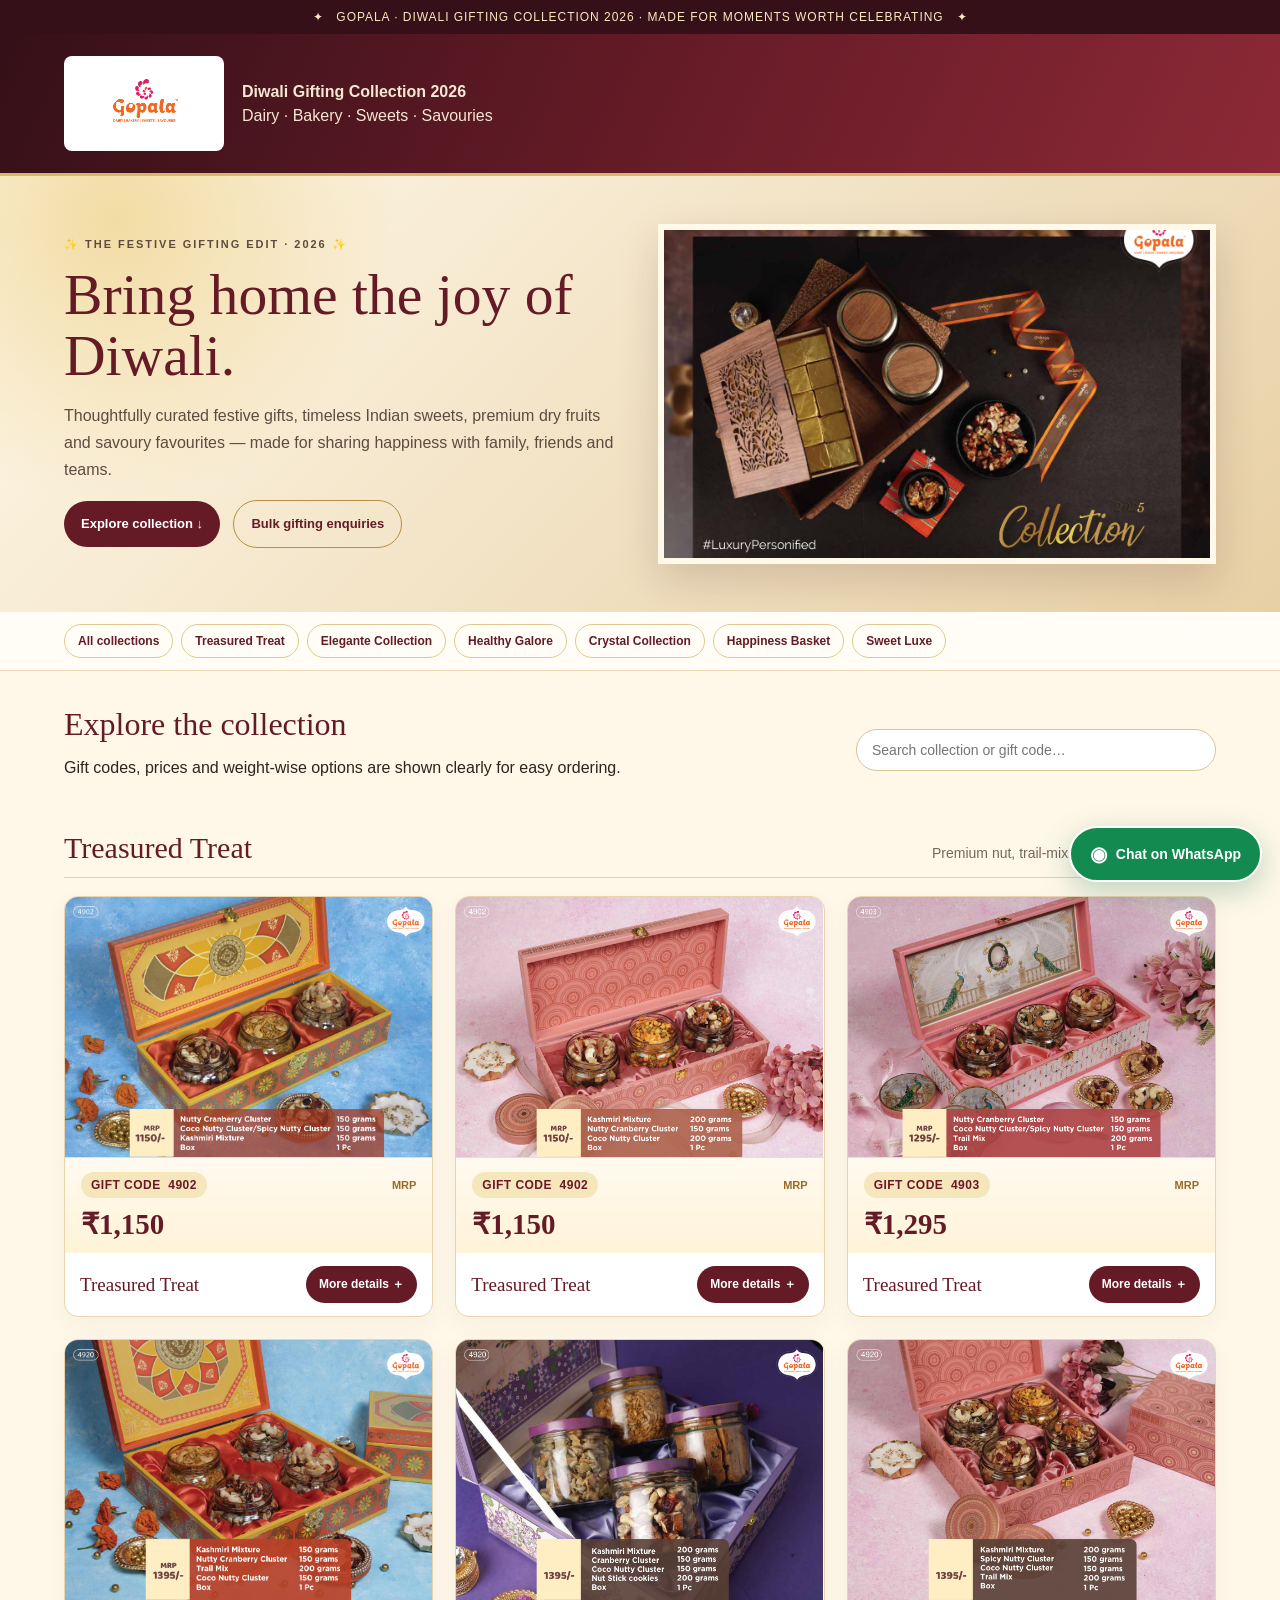
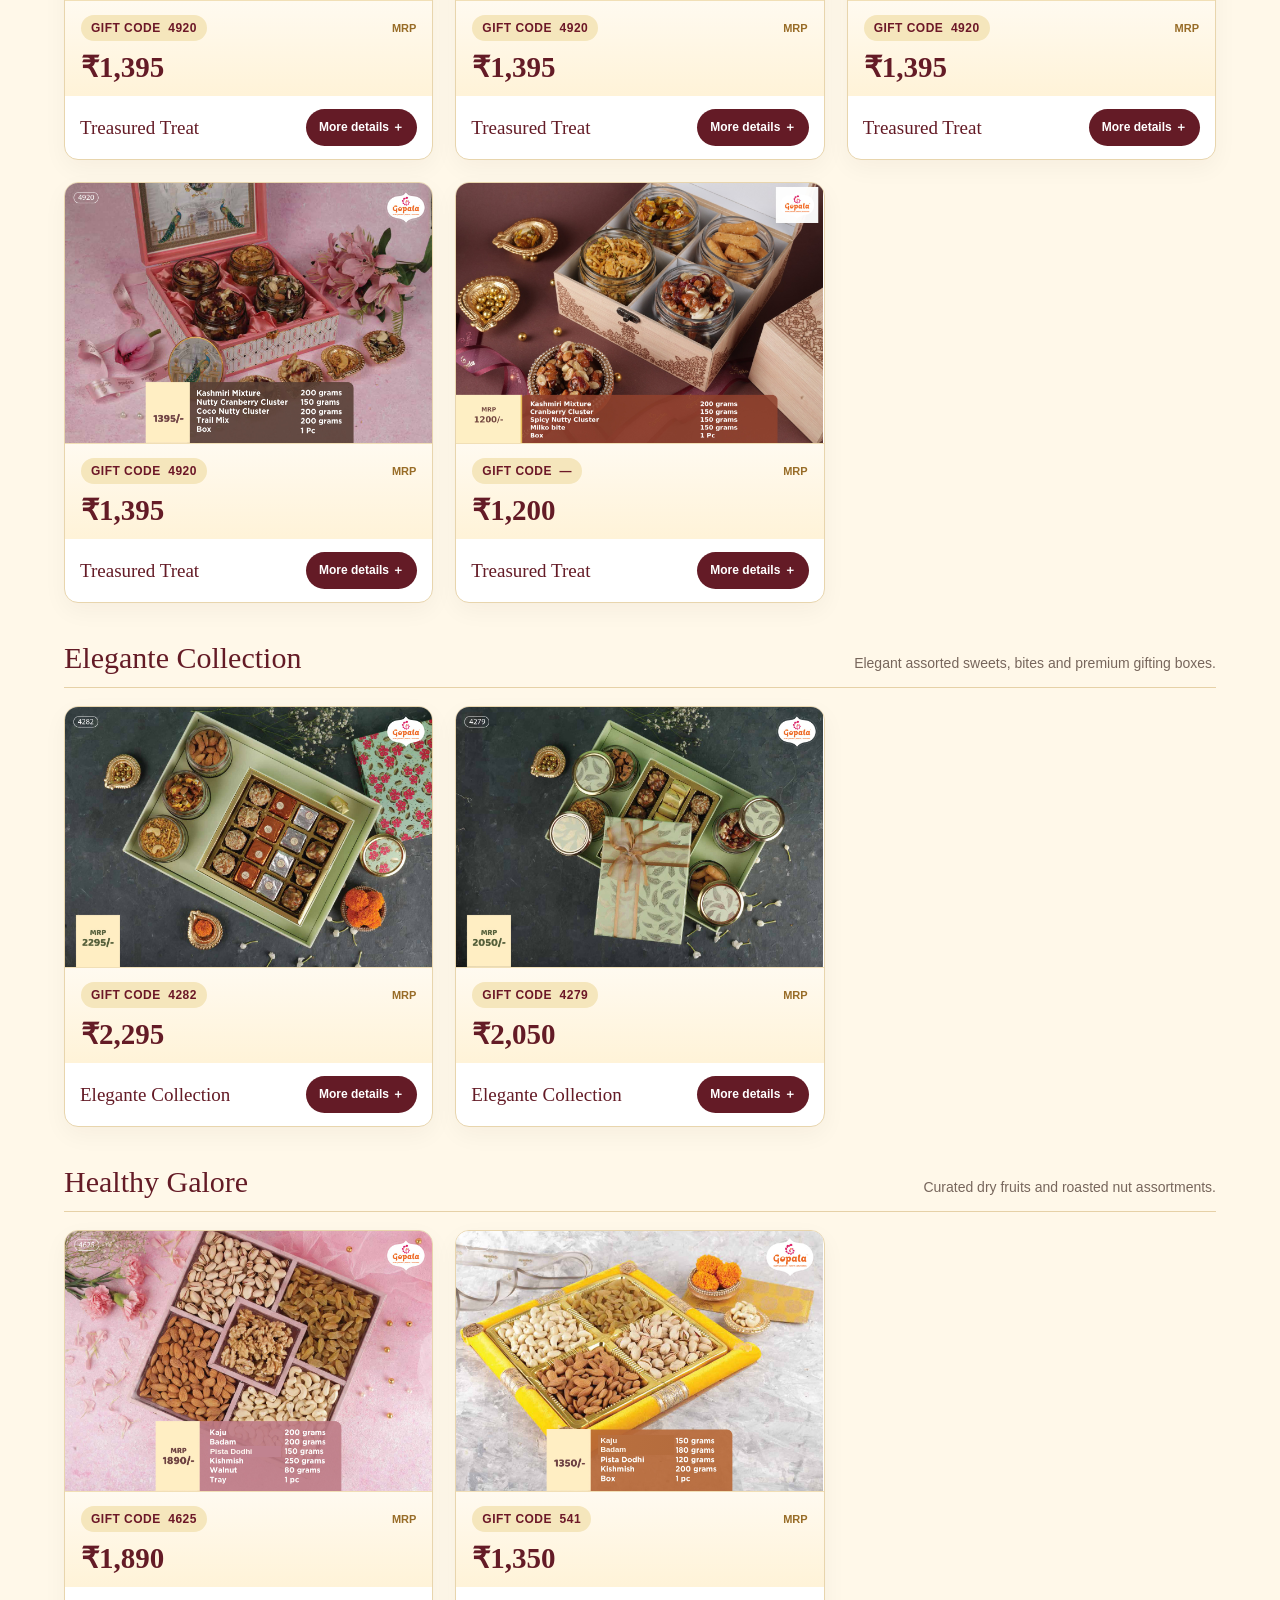
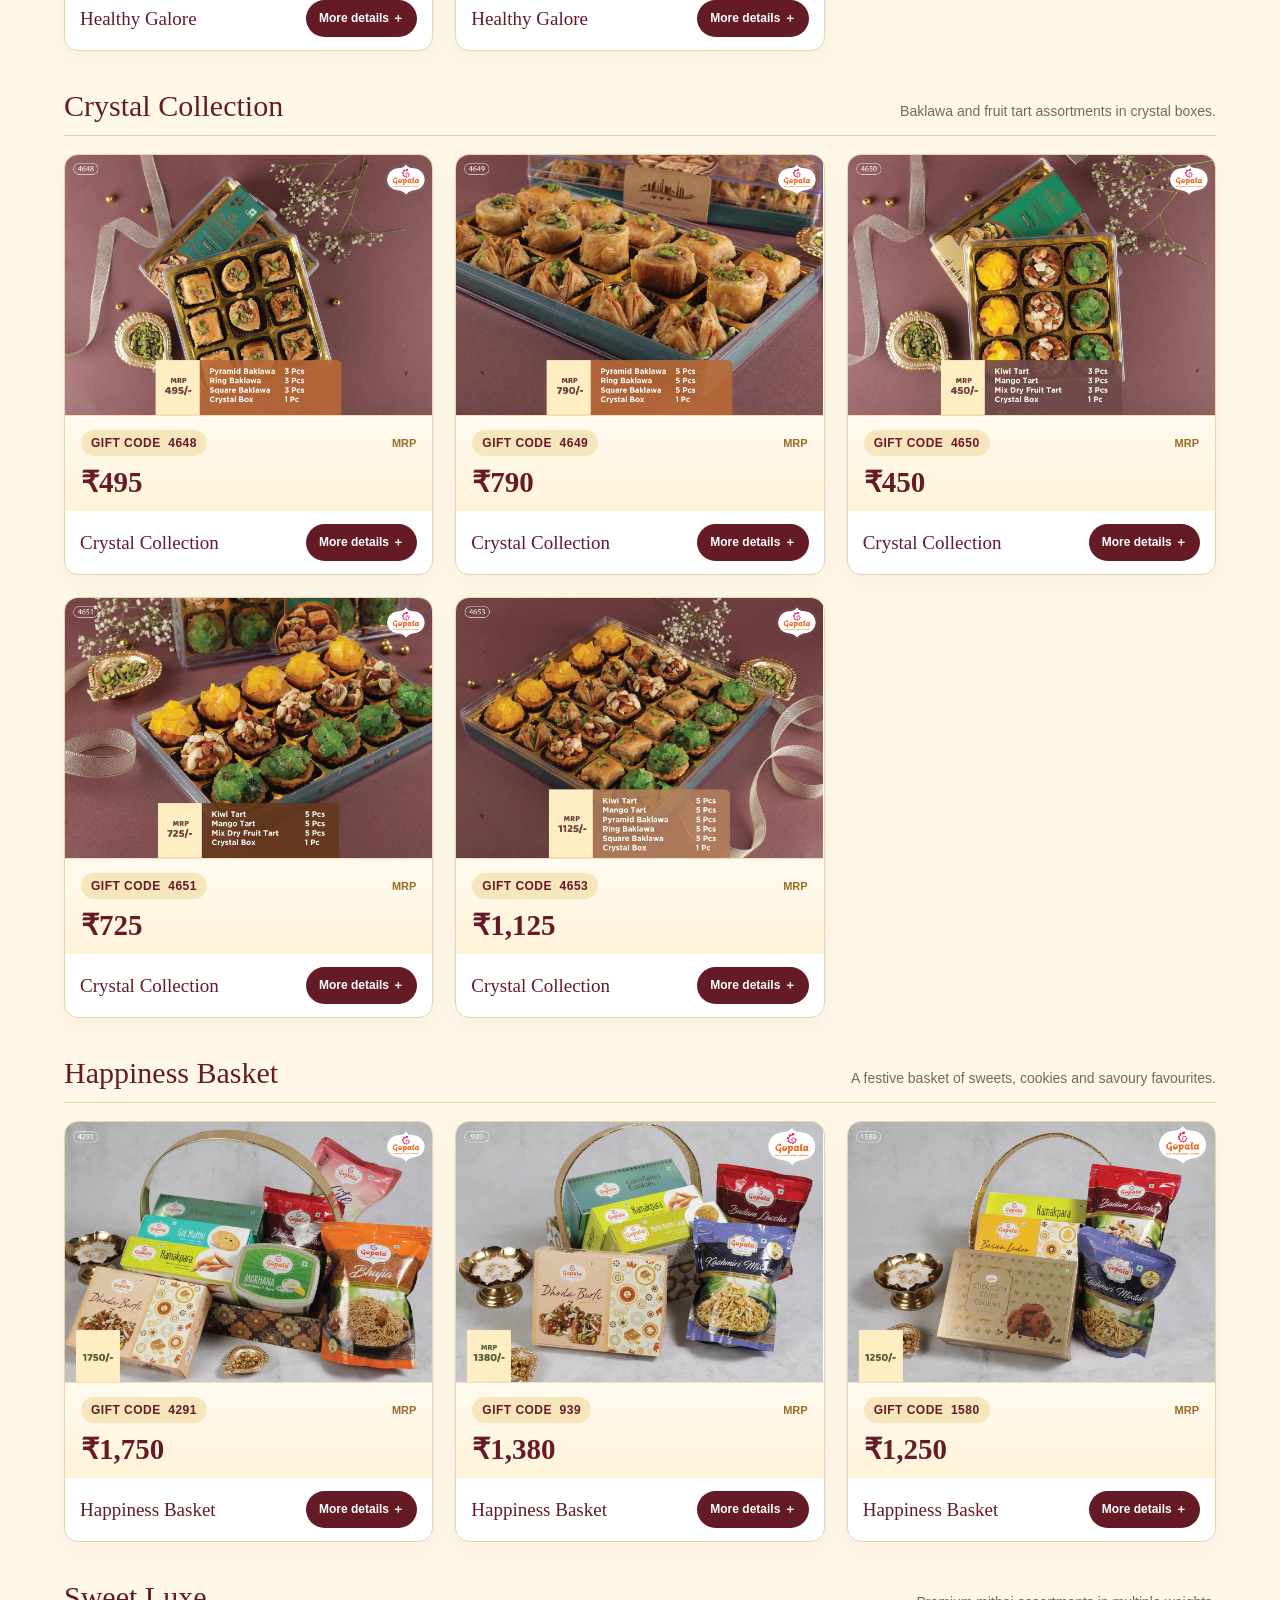
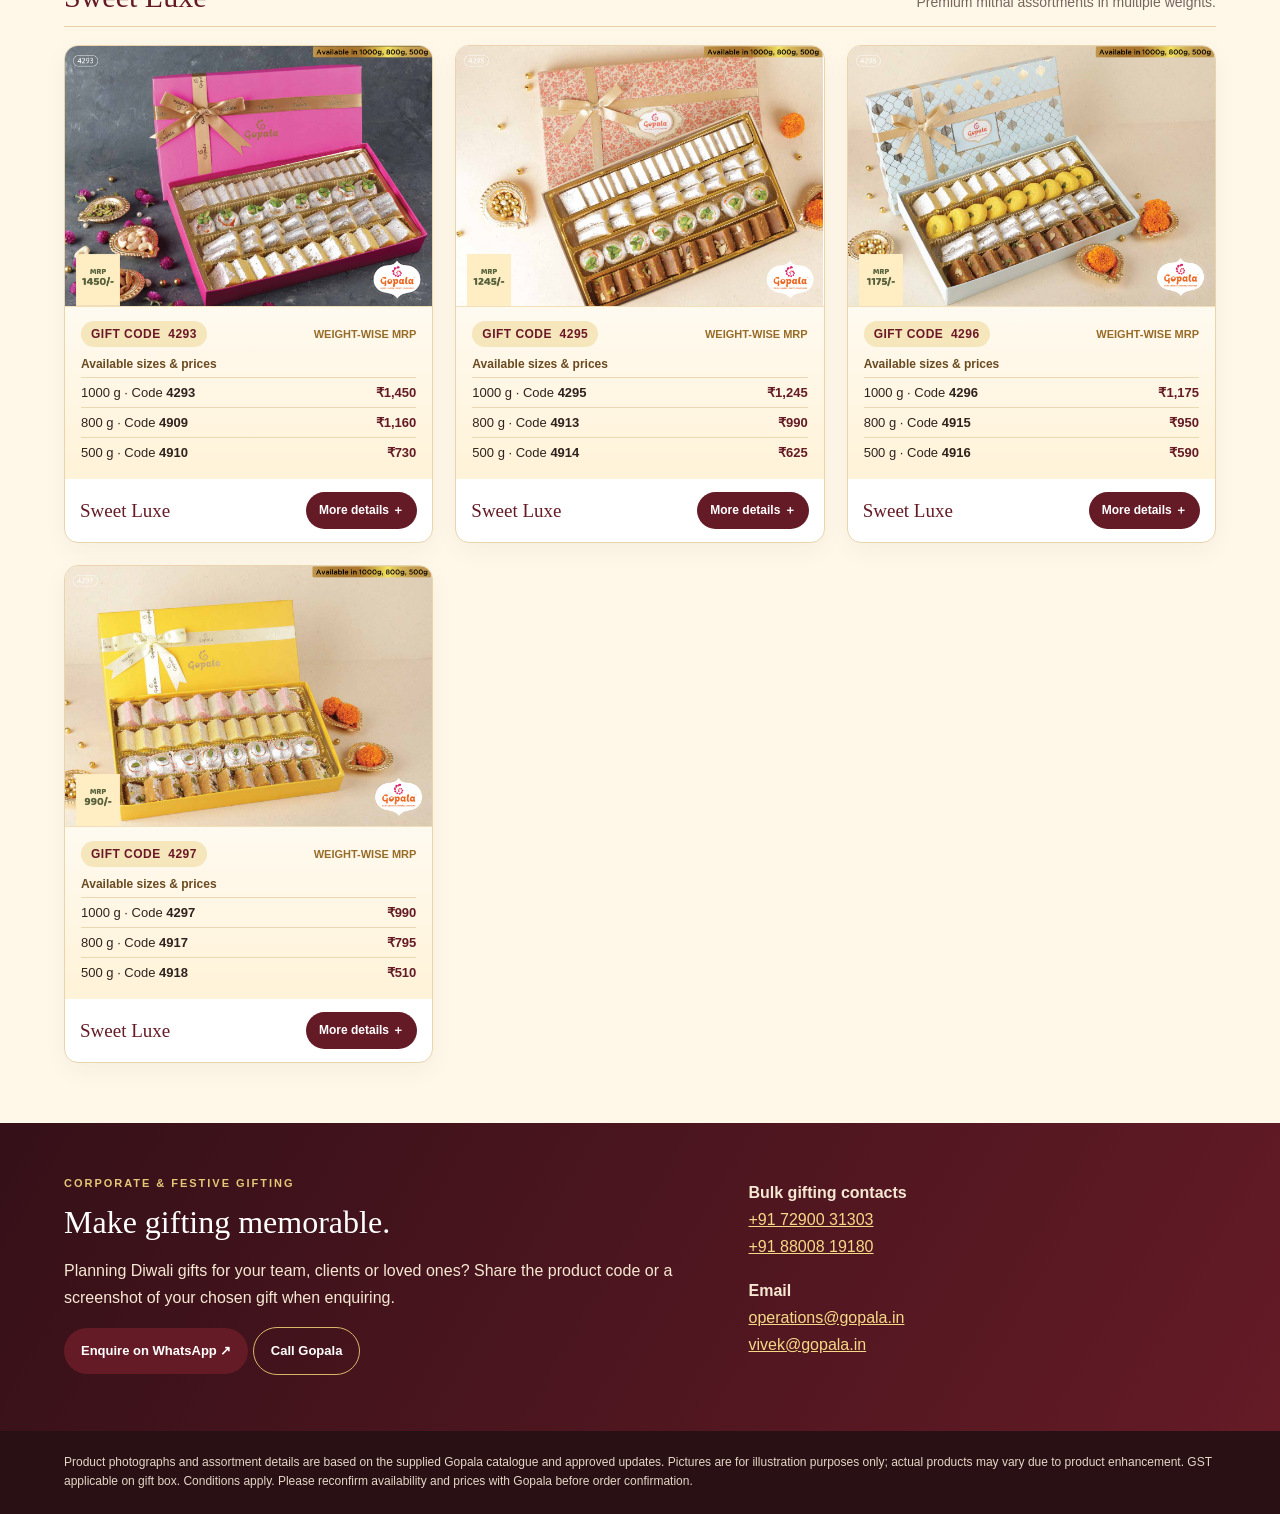
==== Gopala_Diwali_2026_Web_Catalogue/index.html @ 45f2a44f "Fix product card photos and label corrections for 4625 and 541" ====
<!doctype html><html lang="en"><head><meta charset="utf-8"><meta name="viewport" content="width=device-width,initial-scale=1"><meta name="theme-color" content="#641b26"><title>Gopala | Diwali Gifting Collection 2026</title><style>
:root{--wine:#641b26;--dark:#351018;--gold:#d8b66a;--goldlight:#f6e7b7;--cream:#fff8e9;--ink:#30221e;--muted:#77665c;--line:#ead8b2}*{box-sizing:border-box}html{scroll-behavior:smooth;scroll-padding-top:88px}body{margin:0;background:var(--cream);color:var(--ink);font-family:Inter,Arial,sans-serif}.top{background:var(--dark);color:#f9e9c4;text-align:center;padding:10px;font-size:12px;letter-spacing:.08em;text-transform:uppercase}header{background:linear-gradient(115deg,var(--dark),var(--wine),#8d2937);color:#fff;padding:22px 5vw;border-bottom:3px solid var(--gold)}.brand-row{display:flex;align-items:center;gap:18px}.brand-logo{width:160px;max-height:95px;object-fit:contain;background:#fff;padding:7px;border-radius:8px}.brand-row p{line-height:1.5;color:#f6e8d2}.hero{display:grid;grid-template-columns:1fr 1fr;gap:35px;align-items:center;padding:48px 5vw;background:radial-gradient(circle at 9% 10%,#f2dca4 0,transparent 23%),linear-gradient(135deg,#fff8e8,#f0dfbf 60%,#e8d0a5)}.hero h1{font:500 clamp(34px,4.5vw,60px)/1.05 Georgia,serif;color:var(--wine);margin:8px 0 15px}.hero p{line-height:1.7;color:#5e4b40}.hero img{width:100%;max-height:340px;object-fit:cover;border:6px solid #fff9e9;box-shadow:0 16px 40px #35101828}.eyebrow{font-size:11px;letter-spacing:.18em;text-transform:uppercase;color:#936d2d;font-weight:800}.btn{display:inline-block;padding:12px 17px;border-radius:24px;background:var(--wine);color:#fff;text-decoration:none;font-weight:700;font-size:13px}.btn.alt{background:transparent;color:var(--wine);border:1px solid #b88d45}nav{position:sticky;top:0;z-index:5;background:#fffdf7f2;backdrop-filter:blur(10px);border-bottom:1px solid var(--line);padding:12px 5vw;display:flex;gap:8px;overflow:auto}nav a{white-space:nowrap;text-decoration:none;border:1px solid #dfc88f;color:var(--wine);padding:9px 13px;border-radius:22px;font-size:12px;font-weight:700}nav a:hover{background:var(--wine);color:#fff}main{padding:35px 5vw 60px}.intro{display:flex;justify-content:space-between;gap:18px;align-items:center;flex-wrap:wrap}.intro h2,.contact h2{font:500 32px Georgia,serif;color:var(--wine);margin:0 0 8px}.search{width:min(360px,100%);padding:12px 15px;border:1px solid #d8c49b;border-radius:24px;background:white;font-size:14px}.section{margin-top:38px}.section-head{display:flex;justify-content:space-between;align-items:baseline;gap:15px;border-bottom:1px solid #e6d1a7;padding-bottom:12px;margin-bottom:18px;flex-wrap:wrap}.section-head h3{font:500 30px Georgia,serif;color:var(--wine);margin:0}.section-head p{margin:0;color:var(--muted);font-size:14px}.grid{display:grid;grid-template-columns:repeat(3,minmax(0,1fr));gap:22px}.card{background:#fff;border:1px solid #e8d5ad;border-radius:14px;overflow:hidden;box-shadow:0 8px 24px #3510180b;min-width:0}.product-visual{position:relative;display:block;width:100%;height:auto;min-height:260px;border:0;padding:0;background:#f7edda;cursor:default;overflow:hidden}.product-visual>img{width:100%;height:auto;max-height:520px;object-fit:contain;display:block;margin:auto}.detail-overlay{position:absolute;inset:0;background:rgba(53,16,24,.94);color:#fff8e9;display:flex;flex-direction:column;align-items:stretch;justify-content:center;opacity:0;pointer-events:none;transition:opacity .2s;padding:20px;text-align:left;overflow:auto}.overlay-title{font:500 23px Georgia,serif;color:#f6e7b7;margin-bottom:12px}.overlay-code{font-size:12px;font-weight:800;color:#f6d987;margin-bottom:8px}.overlay-price{font:700 24px Georgia,serif;color:#fff;margin-bottom:10px}.overlay-contents{font-size:13px;line-height:1.6;margin:0;padding-left:18px}.detail-hint{position:absolute;bottom:9px;left:10px;right:10px;text-align:center;background:#351018d9;color:white;border-radius:18px;padding:8px;font-size:11px;font-weight:800;letter-spacing:.04em}.card:hover .detail-overlay,.card.is-open .detail-overlay{display:none!important}.product-info{padding:14px 16px 12px;background:linear-gradient(180deg,#fffaf0,#fff3d8);border-top:1px solid #f1dfb6}.product-code-row{display:flex;justify-content:space-between;align-items:center;gap:10px}.product-code{display:inline-block;background:#f5e6bc;color:#6c1727;border-radius:18px;padding:6px 10px;font-size:12px;font-weight:900;letter-spacing:.04em}.price-label{font-size:11px;color:#986c27;font-weight:800;text-transform:uppercase}.price-main{font:700 29px Georgia,serif;color:var(--wine);margin-top:9px}.weight-prices{margin-top:10px}.weight-heading{font-size:12px;font-weight:800;color:#6a4a20;margin-bottom:6px}.price-line{display:flex;justify-content:space-between;gap:8px;border-top:1px solid #ead8b2;padding:7px 0;font-size:13px}.price-line strong{color:var(--wine)}.contents{margin:10px 0 0;padding:10px 0 0;border-top:1px solid #ead8b2;list-style:none;font-size:13px;color:#665247}.contents li{padding:3px 0}.detail-below .contents{margin:0;padding:0;border:0}.detail-below .detail-heading{font:500 20px Georgia,serif;color:var(--wine);margin:0 0 8px}.detail-below .detail-meta{font-size:13px;color:#665247;margin-bottom:8px}.product-actions{padding:13px 15px;display:flex;align-items:center;justify-content:space-between;gap:10px}.product-actions b{font:500 19px Georgia,serif;color:var(--wine)}.more-btn{border:0;background:var(--wine);color:#fff;border-radius:22px;padding:10px 13px;font-weight:800;font-size:12px;cursor:pointer;white-space:nowrap}.detail-below{display:none;border-top:1px solid #ead8b2;background:#fffaf0;padding:12px}.details-expanded .detail-below{display:block}.detail-below img{display:block;width:100%;max-height:560px;object-fit:contain;background:#f4ead5}.detail-below p{font-size:12px;color:var(--muted);margin:8px 0 0}.contact{background:linear-gradient(120deg,var(--dark),var(--wine));color:#fff;padding:40px 5vw;display:grid;grid-template-columns:1.4fr 1fr;gap:30px}.contact h2{color:#fff}.contact p{line-height:1.7;color:#f6e8d2}.contact a:not(.btn){color:#f6d987}.contact .alt{color:#fff;border-color:#d8b66a}footer{padding:22px 5vw;background:#281015;color:#e6d6c5;font-size:12px;line-height:1.6}.whatsapp-float{position:fixed;right:18px;bottom:18px;z-index:20;display:flex;align-items:center;gap:9px;background:#138b50;color:#fff;text-decoration:none;padding:14px 19px;border:2px solid #fff;border-radius:30px;box-shadow:0 9px 30px #0d6a3e44;font-weight:800;font-size:14px}.wa-icon{font-size:20px}.empty{display:none;padding:25px;text-align:center;color:var(--muted)}@media(max-width:900px){.grid{grid-template-columns:repeat(2,minmax(0,1fr))}.product-visual{min-height:220px}}@media(max-width:650px){.hero{grid-template-columns:1fr;padding:30px 5vw}.hero img{max-height:250px}.brand-logo{width:120px}.grid{grid-template-columns:1fr 1fr;gap:12px}.product-visual{min-height:180px}.product-info{padding:10px}.price-main{font-size:23px}.product-code{font-size:10px;padding:5px 7px}.product-actions{align-items:flex-start;flex-direction:column}.more-btn{width:100%}.product-actions b{font-size:16px}.section-head h3{font-size:25px}.contact{grid-template-columns:1fr}.whatsapp-float{right:10px;bottom:10px;padding:11px 14px}}@media(max-width:390px){.grid{grid-template-columns:1fr}.product-visual{min-height:250px}}

/* Product label corrections for codes 4625 and 541 (use real source photos, not external-image SVGs). */
.image-frame{position:relative;container-type:inline-size}
.photo-label-fix{position:absolute;display:flex;align-items:center;box-sizing:border-box;overflow:hidden;white-space:nowrap;color:#fffaf2;font-family:Inter,Arial,sans-serif;font-size:2.1cqw;font-weight:800;line-height:1.18;z-index:2}
.photo-label-fix.fix-4625{left:38.8%;top:82.7%;width:20%;height:4.1%;padding-left:.65%;background:rgba(194,132,145,.97)}
.photo-label-fix.fix-541{left:38.7%;top:78.5%;width:20.7%;height:7.5%;padding-left:.65%;background:linear-gradient(110deg,#b9703f,#b56c3d);flex-direction:column;align-items:flex-start;justify-content:center;gap:0}
</style></head><body><div class="top">✦ &nbsp; Gopala · Diwali Gifting Collection 2026 · Made for moments worth celebrating &nbsp; ✦</div><header><div class="brand-row"><img class="brand-logo" src="gopala-logo.png" alt="Gopala — Dairy, Bakery, Sweets, Savouries"><p><b>Diwali Gifting Collection 2026</b><br>Dairy · Bakery · Sweets · Savouries</p></div></header><section class="hero"><div><p class="eyebrow">✨ The festive gifting edit · 2026 ✨</p><h1>Bring home the joy of Diwali.</h1><p>Thoughtfully curated festive gifts, timeless Indian sweets, premium dry fruits and savoury favourites — made for sharing happiness with family, friends and teams.</p><p><a class="btn" href="#collections">Explore collection ↓</a> &nbsp; <a class="btn alt" href="#bulk-orders">Bulk gifting enquiries</a></p></div><img src="pages/page-01.jpg" alt="Gopala festive gifting collection cover"></section><nav aria-label="Collection navigation"><a href="#collections">All collections</a><a href="#treasured-treat">Treasured Treat</a><a href="#elegante">Elegante Collection</a><a href="#healthy-galore">Healthy Galore</a><a href="#crystal">Crystal Collection</a><a href="#happiness-basket">Happiness Basket</a><a href="#sweet-luxe">Sweet Luxe</a></nav><main id="collections"><div class="intro"><div><h2>Explore the collection</h2><p>Gift codes, prices and weight-wise options are shown clearly for easy ordering.</p></div><input id="search" class="search" type="search" placeholder="Search collection or gift code…" aria-label="Search catalogue"></div><div id="catalogue"></div><p id="empty" class="empty">No matching products found. Try another search.</p></main><section class="contact" id="bulk-orders"><div><p class="eyebrow" style="color:#e4c777">Corporate & festive gifting</p><h2>Make gifting memorable.</h2><p>Planning Diwali gifts for your team, clients or loved ones? Share the product code or a screenshot of your chosen gift when enquiring.</p><p><a class="btn" href="https://wa.me/917290031303?text=Hello%20Gopala%2C%20I%27m%20interested%20in%20the%20Diwali%202026%20gifting%20collection.%20Please%20share%20bulk%20ordering%20details.">Enquire on WhatsApp ↗</a> <a class="btn alt" href="tel:+917290031303">Call Gopala</a></p></div><div><p><b>Bulk gifting contacts</b><br><a href="tel:+917290031303">+91 72900 31303</a><br><a href="tel:+918800819180">+91 88008 19180</a></p><p><b>Email</b><br><a href="mailto:operations@gopala.in">operations@gopala.in</a><br><a href="mailto:vivek@gopala.in">vivek@gopala.in</a></p></div></section><footer>Product photographs and assortment details are based on the supplied Gopala catalogue and approved updates. Pictures are for illustration purposes only; actual products may vary due to product enhancement. GST applicable on gift box. Conditions apply. Please reconfirm availability and prices with Gopala before order confirmation.</footer><a class="whatsapp-float" href="https://wa.me/917290031303?text=Hello%20Gopala%2C%20I%27m%20interested%20in%20the%20Diwali%202026%20gifting%20collection.%20Please%20share%20more%20details." target="_blank" rel="noopener" aria-label="Message Gopala on WhatsApp"><span class="wa-icon">◉</span><span>Chat on WhatsApp</span></a><script>
const sections=[{"name":"Treasured Treat","pages":[4,5,6,7,8,9,10,11],"slug":"treasured-treat","desc":"Premium nut, trail-mix and savoury gift boxes."},{"name":"Elegante Collection","pages":[13,15],"slug":"elegante","desc":"Elegant assorted sweets, bites and premium gifting boxes."},{"name":"Healthy Galore","pages":[18,19],"slug":"healthy-galore","desc":"Curated dry fruits and roasted nut assortments."},{"name":"Crystal Collection","pages":[21,22,23,24,25],"slug":"crystal","desc":"Baklawa and fruit tart assortments in crystal boxes."},{"name":"Happiness Basket","pages":[27,29,31],"slug":"happiness-basket","desc":"A festive basket of sweets, cookies and savoury favourites."},{"name":"Sweet Luxe","pages":[34,36,38,40],"slug":"sweet-luxe","desc":"Premium mithai assortments in multiple weights."}];
const products=[{"section":"Treasured Treat","slug":"treasured-treat","page":4,"detailPage":4,"image":"pages/page-04.jpg","detailImage":"pages/page-04.jpg","code":"4902","price":1150,"contents":["Nutty Cranberry Cluster — 150 g","Coco Nutty Cluster/Spicy Nutty Cluster — 150 g","Kashmiri Mixture — 200 g","Box — 1 pc"],"art":"tt-4902-200g","sourcePage":4,"detailSourcePage":4},{"section":"Treasured Treat","slug":"treasured-treat","page":5,"detailPage":5,"image":"pages/page-05.jpg","detailImage":"pages/page-05.jpg","code":"4902","price":1150,"contents":["Kashmiri Mixture — 200 g","Nutty Cranberry Cluster — 150 g","Coco Nutty Cluster — 150 g","Box — 1 pc"],"art":"tt-previous-4275-now-4902","sourcePage":5,"detailSourcePage":5},{"section":"Treasured Treat","slug":"treasured-treat","page":6,"detailPage":6,"image":"pages/page-06.jpg","detailImage":"pages/page-06.jpg","code":"4903","price":1295,"sourcePage":6,"detailSourcePage":6,"contents":["Nutty Cranberry Cluster — 150 g","Coco Nutty Cluster/Spicy Nutty Cluster — 150 g","Trail Mix — 200 g","Box — 1 pc"]},{"section":"Treasured Treat","slug":"treasured-treat","page":7,"detailPage":7,"image":"pages/page-07.jpg","detailImage":"pages/page-07.jpg","code":"4920","price":1395,"contents":["Kashmiri Mixture — 200 g","Nutty Cranberry Cluster — 150 g","Trail Mix — 200 g","Coco Nutty Cluster — 150 g","Box — 1 pc"],"art":"tt-4920-orange-box","sourcePage":7,"detailSourcePage":7},{"section":"Treasured Treat","slug":"treasured-treat","page":8,"detailPage":8,"image":"pages/page-08.jpg","detailImage":"pages/page-08.jpg","code":"4920","price":1395,"contents":["Kashmiri Mixture — 200 g","Cranberry Cluster — 150 g","Coco Nutty Cluster — 150 g","Nut Stick cookies — 200 g","Box — 1 pc"],"art":"tt-4920-purple-box","sourcePage":8,"detailSourcePage":8},{"section":"Treasured Treat","slug":"treasured-treat","page":9,"detailPage":9,"image":"pages/page-09.jpg","detailImage":"pages/page-09.jpg","code":"4920","price":1395,"contents":["Kashmiri Mixture — 200 g","Spicy Nutty Cluster — 150 g","Coco Nutty Cluster — 150 g","Trail Mix — 200 g","Box — 1 pc"],"art":"tt-4920-peacock-box","sourcePage":9,"detailSourcePage":9},{"section":"Treasured Treat","slug":"treasured-treat","page":10,"detailPage":10,"image":"pages/page-10.jpg","detailImage":"pages/page-10.jpg","code":"4920","price":1395,"contents":["Kashmiri Mixture — 200 g","Nutty Cranberry Cluster — 150 g","Coco Nutty Cluster — 200 g","Trail Mix — 200 g","Box — 1 pc"],"art":"tt-4920-pink-box","sourcePage":10,"detailSourcePage":10},{"section":"Treasured Treat","slug":"treasured-treat","page":11,"detailPage":11,"image":"pages/page-11.jpg","detailImage":"pages/page-11.jpg","code":"","price":1200,"contents":["Kashmiri Mixture — 200 g","Cranberry Cluster — 150 g","Spicy Nutty Cluster — 150 g","Milko bite — 150 g","Box — 1 pc"],"newProduct":true},{"section":"Elegante Collection","slug":"elegante","page":13,"detailPage":14,"image":"pages/page-13.jpg","detailImage":"pages/page-14.jpg","code":"4282","price":2295,"sourcePage":12,"detailSourcePage":13,"contents":["Spicy Nutty Cluster — 150 g","Kashmiri Mixture — 150 g","Roasted Almond — 200 g","Badam Laddu — 4 pcs","Dry Fruit Laddu — 4 pcs","Chocolate Bite — 4 pcs","Mewa Bite — 4 pcs","Box — 1 pc"]},{"section":"Elegante Collection","slug":"elegante","page":15,"detailPage":16,"image":"pages/page-15.jpg","detailImage":"pages/page-16.jpg","code":"4279","price":2050,"sourcePage":14,"detailSourcePage":15,"contents":["Spicy Nutty Cluster — 150 g","Kashmiri Mixture — 150 g","Nut Stick Cookies — 150 g","Milko Bite — 150 g","Chana Burfi — 8 pcs","Badam Laddu — 5 pcs","Dry Fruit Laddu — 5 pcs","Box — 1 pc"]},{"section":"Healthy Galore","slug":"healthy-galore","page":18,"detailPage":18,"image":"pages/page-18.jpg","detailImage":"pages/page-18.jpg","code":"4625","price":1890,"sourcePage":17,"detailSourcePage":17,"contents":["Kaju — 200 g","Badam — 200 g","Pista Dodhi — 150 g","Kishmish — 250 g","Walnut — 80 g","Tray — 1 pc"]},{"section":"Healthy Galore","slug":"healthy-galore","page":19,"detailPage":19,"image":"pages/page-19.jpg","detailImage":"pages/page-19.jpg","code":"541","price":1350,"contents":["Kaju — 150 g","Badam — 180 g","Pista Dodhi — 120 g","Kishmish — 200 g","Box — 1 pc"],"art":"healthy-541-1350","sourcePage":18,"detailSourcePage":18},{"section":"Crystal Collection","slug":"crystal","page":21,"detailPage":21,"image":"pages/page-21.jpg","detailImage":"pages/page-21.jpg","code":"4648","price":495,"sourcePage":20,"detailSourcePage":20,"contents":["Pyramid Baklawa — 3 pcs","Ring Baklawa — 3 pcs","Square Baklawa — 3 pcs","Crystal Box — 1 pc"]},{"section":"Crystal Collection","slug":"crystal","page":22,"detailPage":22,"image":"pages/page-22.jpg","detailImage":"pages/page-22.jpg","code":"4649","price":790,"sourcePage":21,"detailSourcePage":21,"contents":["Pyramid Baklawa — 5 pcs","Ring Baklawa — 5 pcs","Square Baklawa — 5 pcs","Crystal Box — 1 pc"]},{"section":"Crystal Collection","slug":"crystal","page":23,"detailPage":23,"image":"pages/page-23.jpg","detailImage":"pages/page-23.jpg","code":"4650","price":450,"sourcePage":22,"detailSourcePage":22,"contents":["Kiwi Tart — 3 pcs","Mango Tart — 3 pcs","Mix Dry Fruit Tart — 3 pcs","Crystal Box — 1 pc"]},{"section":"Crystal Collection","slug":"crystal","page":24,"detailPage":24,"image":"pages/page-24.jpg","detailImage":"pages/page-24.jpg","code":"4651","price":725,"sourcePage":23,"detailSourcePage":23,"contents":["Kiwi Tart — 5 pcs","Mango Tart — 5 pcs","Mix Dry Fruit Tart — 5 pcs","Crystal Box — 1 pc"]},{"section":"Crystal Collection","slug":"crystal","page":25,"detailPage":25,"image":"pages/page-25.jpg","detailImage":"pages/page-25.jpg","code":"4653","price":1125,"sourcePage":24,"detailSourcePage":24,"contents":["Kiwi Tart — 5 pcs","Mango Tart — 5 pcs","Pyramid Baklawa — 5 pcs","Ring Baklawa — 5 pcs","Square Baklawa — 5 pcs","Crystal Box — 1 pc"]},{"section":"Happiness Basket","slug":"happiness-basket","page":27,"detailPage":28,"image":"pages/page-27.jpg","detailImage":"pages/page-28.jpg","code":"4291","price":1750,"art":"hb-4291-1750","sourcePage":26,"detailSourcePage":27,"contents":["Dodha Burfi 500 gm/Besan Burfi 500 gm — 1 pkt","Muesli Cookies 300 gm — 1 pkt","Namak Para 250 gm — 1 pkt","Gol Matthi 300 gm — 1 pkt","Makhana Sea Salt 70 gm — 1 pkt","Badam Laccha 200 gm/Kashmiri Mixture 200 gm — 1 pkt","Lite Chirwa 150 gm — 1 pkt","Bhujiya 200 gm — 1 pkt","Basket — 1 pc"]},{"section":"Happiness Basket","slug":"happiness-basket","page":29,"detailPage":30,"image":"pages/page-29.jpg","detailImage":"pages/page-30.jpg","code":"939","price":1380,"sourcePage":28,"detailSourcePage":29,"contents":["Dodha Burfi 500 gm/Besan Burfi 500 gm — 1 pkt","Muesli Cookies 300 gm — 1 pkt","Namak Para 250 gm — 1 pkt","Gol Matthi 300 gm — 1 pkt","Kashmiri Mixture 200 gm — 1 pkt","Badam Laccha 200 gm — 1 pkt","Basket — 1 pc"]},{"section":"Happiness Basket","slug":"happiness-basket","page":31,"detailPage":32,"image":"pages/page-31.jpg","detailImage":"pages/page-32.jpg","code":"1580","price":1250,"art":"hb-1580-1250","sourcePage":30,"detailSourcePage":31,"contents":["Besan Laddu 500 gm/Panjiri Laddu 500 gm — 1 pkt","Namak Para 250 gm — 1 pkt","Choco Chips Cookies 300 gm — 1 pkt","Kashmiri Mixture 200 gm — 1 pkt","Badam Laccha 200 gm — 1 pkt","Basket — 1 pc"]},{"section":"Sweet Luxe","slug":"sweet-luxe","page":34,"detailPage":35,"image":"pages/page-34.jpg","detailImage":"pages/page-35.jpg","code":"4293","price":1450,"weights":[{"weight":"1000 g","code":"4293","price":1450},{"weight":"800 g","code":"4909","price":1160},{"weight":"500 g","code":"4910","price":730}],"sourcePage":33,"detailSourcePage":34,"contents":["Kaju Kalash — 250 g","Kaju Burfi — 250 g","Kaju Roll — 250 g","Badam Burfi — 250 g","Box — 1 pc"]},{"section":"Sweet Luxe","slug":"sweet-luxe","page":36,"detailPage":37,"image":"pages/page-36.jpg","detailImage":"pages/page-37.jpg","code":"4295","price":1245,"weights":[{"weight":"1000 g","code":"4295","price":1245},{"weight":"800 g","code":"4913","price":990},{"weight":"500 g","code":"4914","price":625}],"sourcePage":35,"detailSourcePage":36,"contents":["Kaju Kalash — 250 g","Kaju Burfi — 250 g","Kaju Roll — 250 g","Besan Burfi — 250 g","Box — 1 pc"]},{"section":"Sweet Luxe","slug":"sweet-luxe","page":38,"detailPage":39,"image":"pages/page-38.jpg","detailImage":"pages/page-39.jpg","code":"4296","price":1175,"weights":[{"weight":"1000 g","code":"4296","price":1175},{"weight":"800 g","code":"4915","price":950},{"weight":"500 g","code":"4916","price":590}],"sourcePage":37,"detailSourcePage":38,"contents":["Kaju Roll — 250 g","Badam Burfi — 250 g","Besan Burfi — 250 g","Kesar Peda — 250 g","Box — 1 pc"]},{"section":"Sweet Luxe","slug":"sweet-luxe","page":40,"detailPage":41,"image":"pages/page-40.jpg","detailImage":"pages/page-41.jpg","code":"4297","price":990,"weights":[{"weight":"1000 g","code":"4297","price":990},{"weight":"800 g","code":"4917","price":795},{"weight":"500 g","code":"4918","price":510}],"sourcePage":39,"detailSourcePage":40,"contents":["Kheer Kadam — 250 g","Badam Burfi — 250 g","Coconut Burfi — 250 g","Moongdal Burfi — 250 g","Box — 1 pc"]}];
const root=document.getElementById('catalogue');
function money(n){return '₹'+Number(n).toLocaleString('en-IN')}
function render(){const q=document.getElementById('search').value.trim().toLowerCase();root.innerHTML='';let count=0;sections.forEach(s=>{const items=products.filter(p=>p.slug===s.slug&&(!q||s.name.toLowerCase().includes(q)||s.desc.toLowerCase().includes(q)||String(p.code||'').includes(q)||p.contents?.join(' ').toLowerCase().includes(q)));if(!items.length)return;count+=items.length;const sec=document.createElement('section');sec.className='section';sec.id=s.slug;const head=document.createElement('div');head.className='section-head';head.innerHTML=`<h3>${s.name}</h3><p>${s.desc}</p>`;sec.appendChild(head);const grid=document.createElement('div');grid.className='grid';items.forEach(p=>{const card=document.createElement('article');card.className='card';const art=p.image;const detail=p.detailImage;const imageFix=String(p.code)==="4625"?'<span class="photo-label-fix fix-4625">Pista Dodhi</span>':String(p.code)==="541"?'<span class="photo-label-fix fix-541"><span>Kaju</span><span>Badam</span></span>':'';const code=p.code?`GIFT CODE&nbsp; ${p.code}`:'GIFT CODE&nbsp; —';const prices=p.weights?`<div class="weight-prices"><div class="weight-heading">Available sizes &amp; prices</div>${p.weights.map(w=>`<div class="price-line"><span>${w.weight} · Code <b>${w.code}</b></span><strong>${money(w.price)}</strong></div>`).join('')}</div>`:`<div class="price-main">${money(p.price)}</div>`;const contents=p.contents?.length?`<ul class="overlay-contents">${p.contents.map(c=>`<li>${c}</li>`).join('')}</ul>`:'<p>See product details in the original catalogue.</p>';const belowContents=p.contents?.length?`<ul class="contents">${p.contents.map(c=>`<li>${c}</li>`).join('')}</ul>`:'';const weightNote=p.weights?`<div class="detail-meta">${p.weights.map(w=>`${w.weight}: ${money(w.price)} (Code ${w.code})`).join(' · ')}</div>`:'';card.innerHTML=`<div class="product-visual image-frame"><img loading="lazy" src="${art}" alt="${s.name} gift product">${imageFix}</div><div class="product-info"><div class="product-code-row"><span class="product-code">${code}</span><span class="price-label">${p.weights?'Weight-wise MRP':'MRP'}</span></div>${prices}</div><div class="product-actions"><b>${s.name}</b><button class="more-btn" type="button" aria-expanded="false">More details ＋</button></div><div class="detail-below"><h4 class="detail-heading">${s.name} — Product details</h4><div class="detail-meta">${code.replace('&nbsp;',' ')} · ${p.weights?'Available in multiple weights':money(p.price)}</div>${weightNote}${belowContents||'<p>Product contents as shown in the original catalogue.</p>'}</div>`;const more=card.querySelector('.more-btn');more.addEventListener('click',()=>{const open=card.classList.toggle('details-expanded');more.setAttribute('aria-expanded',String(open));more.textContent=open?'Hide details −':'More details ＋';});grid.appendChild(card)});sec.appendChild(grid);root.appendChild(sec)});document.getElementById('empty').style.display=count?'none':'block'}document.getElementById('search').addEventListener('input',render);render();
</script></body></html>
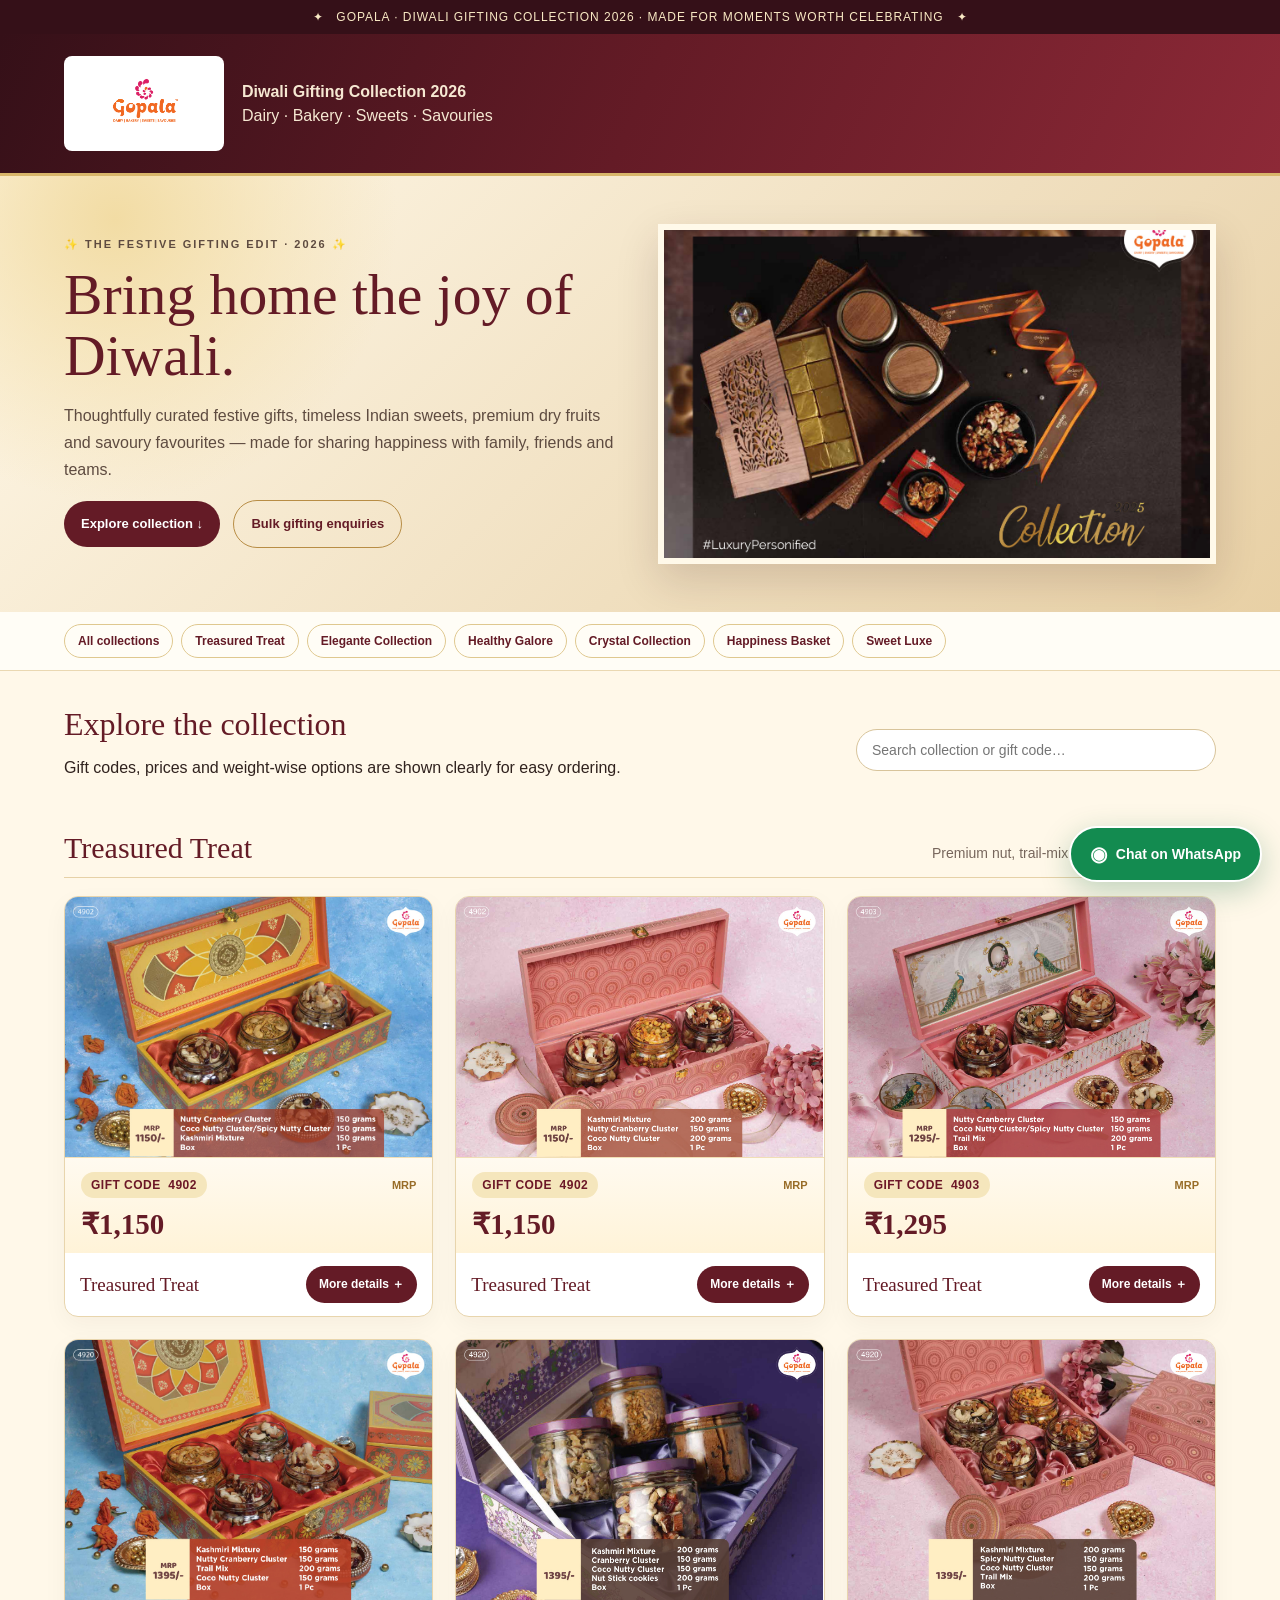
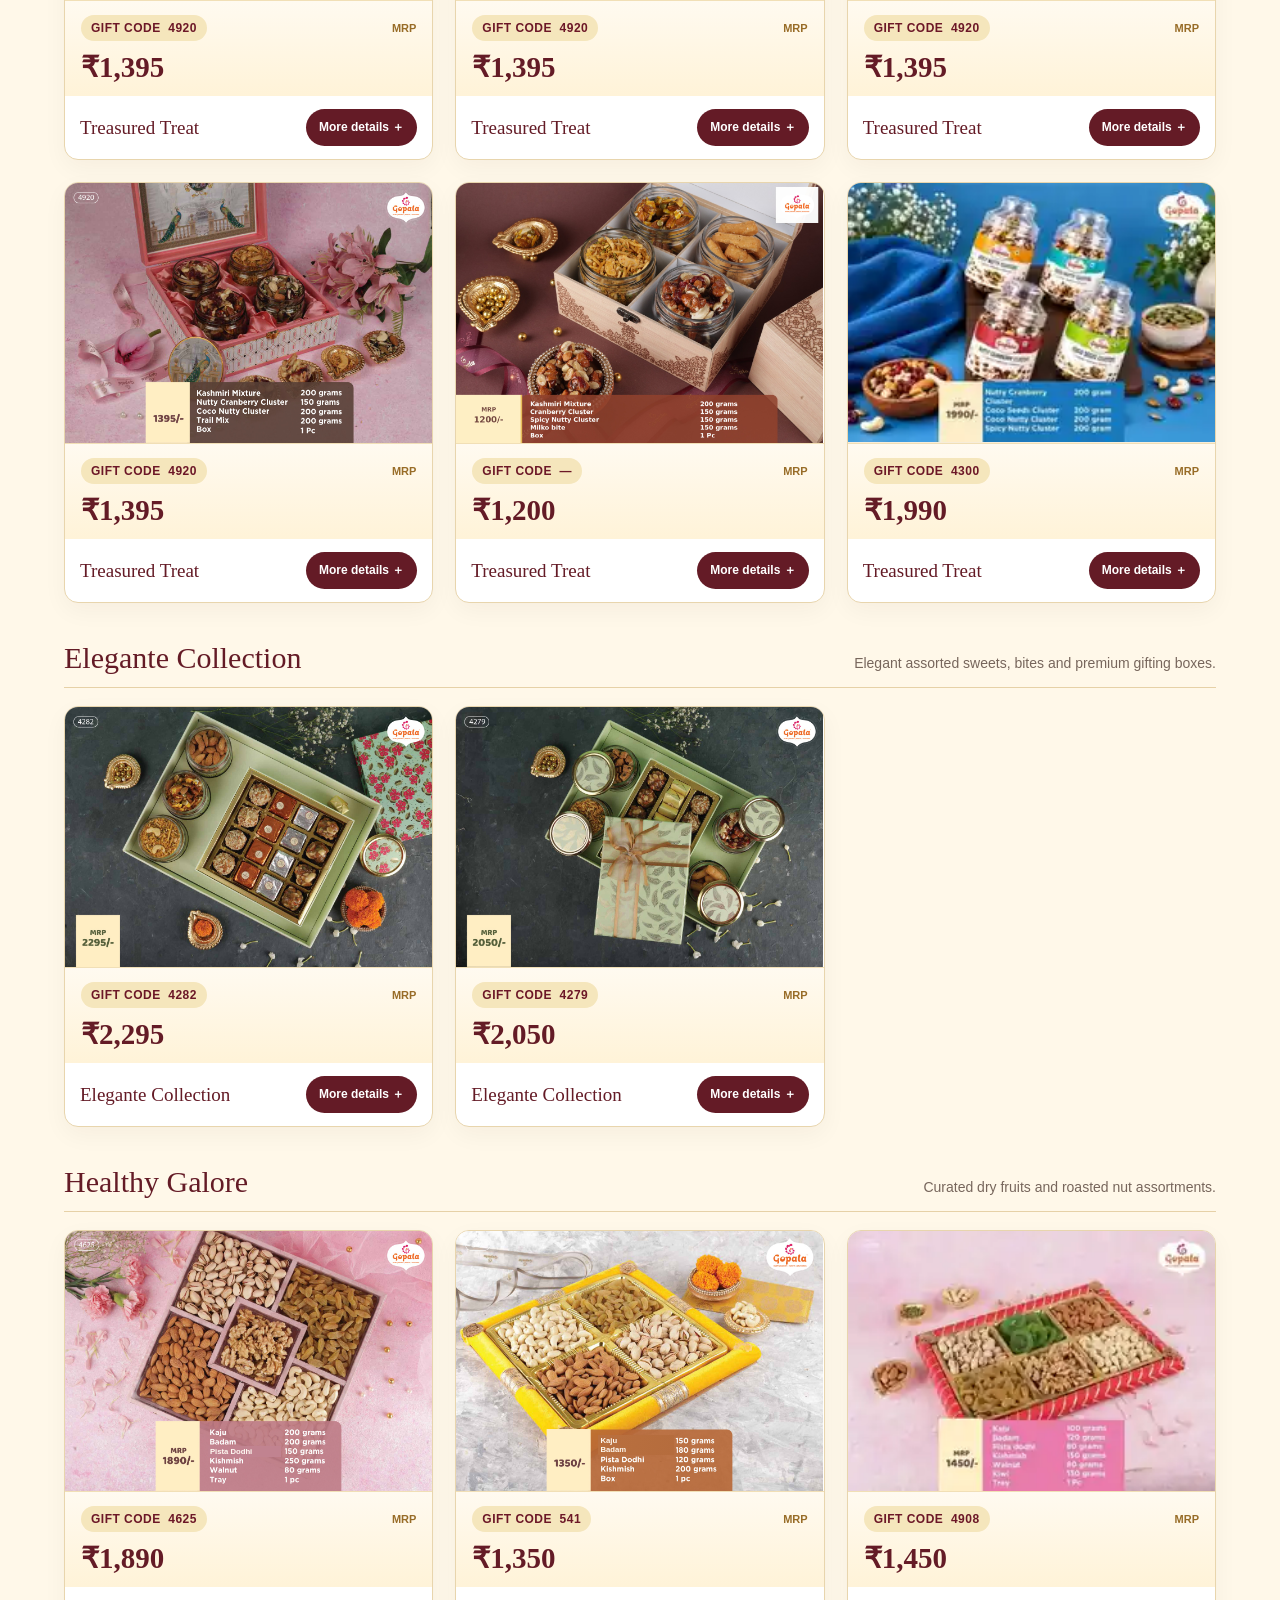
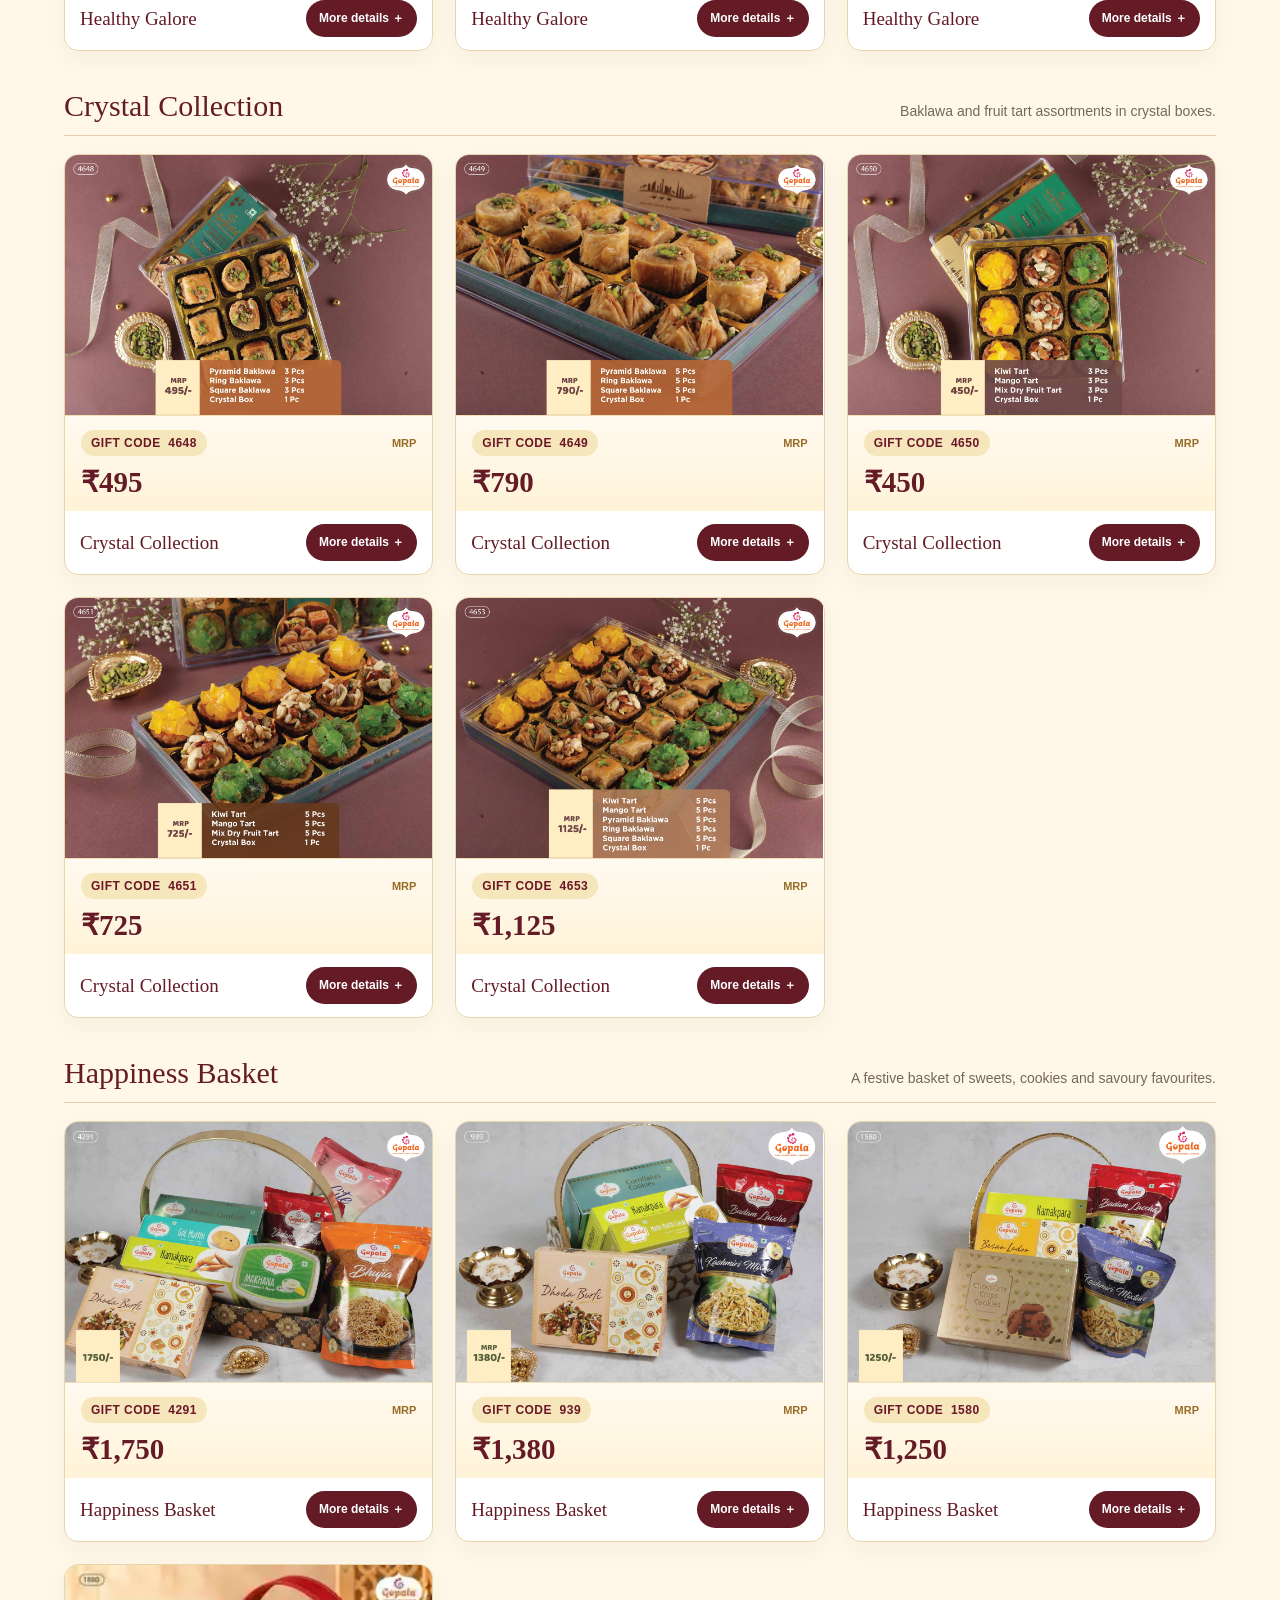
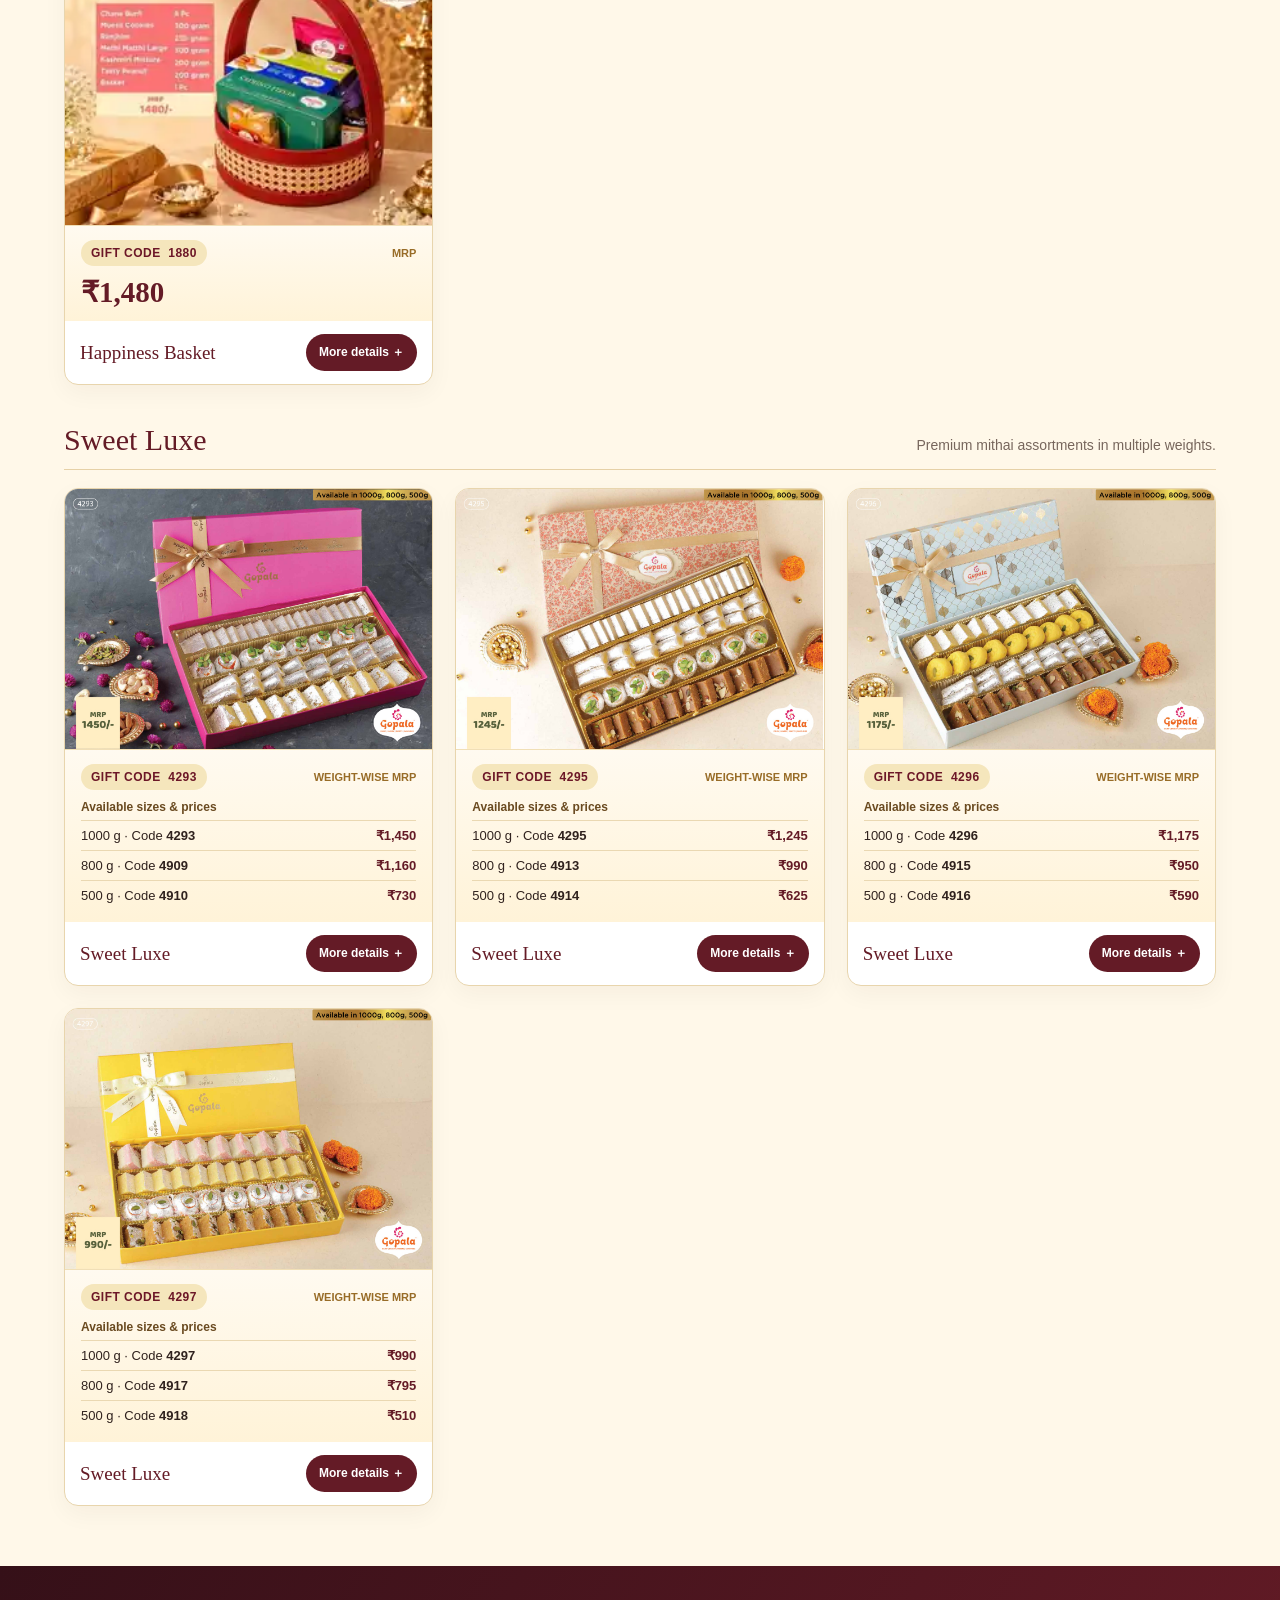
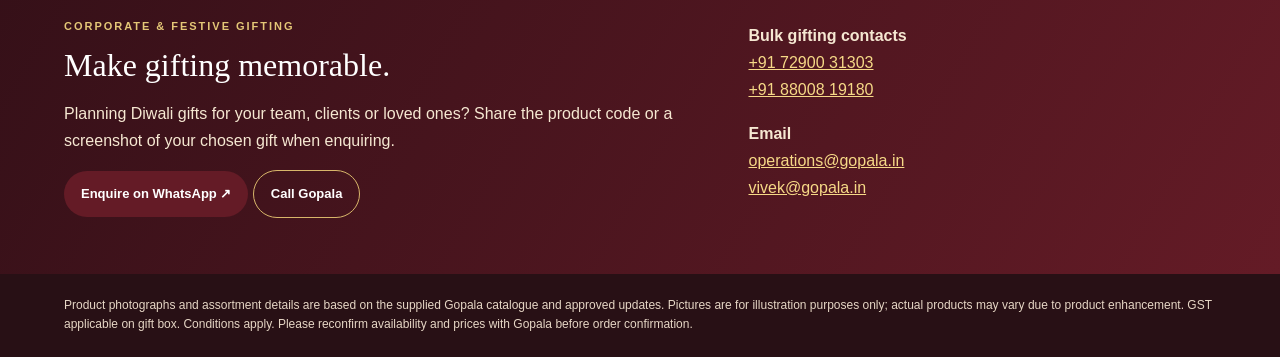
==== commit a6b29821: "Add three new products from updated Diwali 2026 catalogue" ====
--- a/Gopala_Diwali_2026_Web_Catalogue/index.html
+++ b/Gopala_Diwali_2026_Web_Catalogue/index.html
@@ -3,12 +3,12 @@
 
 /* Product label corrections for codes 4625 and 541 (use real source photos, not external-image SVGs). */
 .image-frame{position:relative;container-type:inline-size}
-.photo-label-fix{position:absolute;display:flex;align-items:center;box-sizing:border-box;overflow:hidden;white-space:nowrap;color:#fffaf2;font-family:Inter,Arial,sans-serif;font-size:2.1cqw;font-weight:800;line-height:1.18;z-index:2}
+.photo-label-fix{position:absolute;display:flex;align-items:center;box-sizing:border-box;overflow:hidden;white-space:nowrap;color:#fffaf2;font-family:Inter,Arial,sans-serif;font-size:2.1cqw;font-weight:600;line-height:1.18;z-index:2}
 .photo-label-fix.fix-4625{left:38.8%;top:82.7%;width:20%;height:4.1%;padding-left:.65%;background:rgba(194,132,145,.97)}
 .photo-label-fix.fix-541{left:38.7%;top:78.5%;width:20.7%;height:7.5%;padding-left:.65%;background:linear-gradient(110deg,#b9703f,#b56c3d);flex-direction:column;align-items:flex-start;justify-content:center;gap:0}
 </style></head><body><div class="top">✦ &nbsp; Gopala · Diwali Gifting Collection 2026 · Made for moments worth celebrating &nbsp; ✦</div><header><div class="brand-row"><img class="brand-logo" src="gopala-logo.png" alt="Gopala — Dairy, Bakery, Sweets, Savouries"><p><b>Diwali Gifting Collection 2026</b><br>Dairy · Bakery · Sweets · Savouries</p></div></header><section class="hero"><div><p class="eyebrow">✨ The festive gifting edit · 2026 ✨</p><h1>Bring home the joy of Diwali.</h1><p>Thoughtfully curated festive gifts, timeless Indian sweets, premium dry fruits and savoury favourites — made for sharing happiness with family, friends and teams.</p><p><a class="btn" href="#collections">Explore collection ↓</a> &nbsp; <a class="btn alt" href="#bulk-orders">Bulk gifting enquiries</a></p></div><img src="pages/page-01.jpg" alt="Gopala festive gifting collection cover"></section><nav aria-label="Collection navigation"><a href="#collections">All collections</a><a href="#treasured-treat">Treasured Treat</a><a href="#elegante">Elegante Collection</a><a href="#healthy-galore">Healthy Galore</a><a href="#crystal">Crystal Collection</a><a href="#happiness-basket">Happiness Basket</a><a href="#sweet-luxe">Sweet Luxe</a></nav><main id="collections"><div class="intro"><div><h2>Explore the collection</h2><p>Gift codes, prices and weight-wise options are shown clearly for easy ordering.</p></div><input id="search" class="search" type="search" placeholder="Search collection or gift code…" aria-label="Search catalogue"></div><div id="catalogue"></div><p id="empty" class="empty">No matching products found. Try another search.</p></main><section class="contact" id="bulk-orders"><div><p class="eyebrow" style="color:#e4c777">Corporate & festive gifting</p><h2>Make gifting memorable.</h2><p>Planning Diwali gifts for your team, clients or loved ones? Share the product code or a screenshot of your chosen gift when enquiring.</p><p><a class="btn" href="https://wa.me/917290031303?text=Hello%20Gopala%2C%20I%27m%20interested%20in%20the%20Diwali%202026%20gifting%20collection.%20Please%20share%20bulk%20ordering%20details.">Enquire on WhatsApp ↗</a> <a class="btn alt" href="tel:+917290031303">Call Gopala</a></p></div><div><p><b>Bulk gifting contacts</b><br><a href="tel:+917290031303">+91 72900 31303</a><br><a href="tel:+918800819180">+91 88008 19180</a></p><p><b>Email</b><br><a href="mailto:operations@gopala.in">operations@gopala.in</a><br><a href="mailto:vivek@gopala.in">vivek@gopala.in</a></p></div></section><footer>Product photographs and assortment details are based on the supplied Gopala catalogue and approved updates. Pictures are for illustration purposes only; actual products may vary due to product enhancement. GST applicable on gift box. Conditions apply. Please reconfirm availability and prices with Gopala before order confirmation.</footer><a class="whatsapp-float" href="https://wa.me/917290031303?text=Hello%20Gopala%2C%20I%27m%20interested%20in%20the%20Diwali%202026%20gifting%20collection.%20Please%20share%20more%20details." target="_blank" rel="noopener" aria-label="Message Gopala on WhatsApp"><span class="wa-icon">◉</span><span>Chat on WhatsApp</span></a><script>
-const sections=[{"name":"Treasured Treat","pages":[4,5,6,7,8,9,10,11],"slug":"treasured-treat","desc":"Premium nut, trail-mix and savoury gift boxes."},{"name":"Elegante Collection","pages":[13,15],"slug":"elegante","desc":"Elegant assorted sweets, bites and premium gifting boxes."},{"name":"Healthy Galore","pages":[18,19],"slug":"healthy-galore","desc":"Curated dry fruits and roasted nut assortments."},{"name":"Crystal Collection","pages":[21,22,23,24,25],"slug":"crystal","desc":"Baklawa and fruit tart assortments in crystal boxes."},{"name":"Happiness Basket","pages":[27,29,31],"slug":"happiness-basket","desc":"A festive basket of sweets, cookies and savoury favourites."},{"name":"Sweet Luxe","pages":[34,36,38,40],"slug":"sweet-luxe","desc":"Premium mithai assortments in multiple weights."}];
-const products=[{"section":"Treasured Treat","slug":"treasured-treat","page":4,"detailPage":4,"image":"pages/page-04.jpg","detailImage":"pages/page-04.jpg","code":"4902","price":1150,"contents":["Nutty Cranberry Cluster — 150 g","Coco Nutty Cluster/Spicy Nutty Cluster — 150 g","Kashmiri Mixture — 200 g","Box — 1 pc"],"art":"tt-4902-200g","sourcePage":4,"detailSourcePage":4},{"section":"Treasured Treat","slug":"treasured-treat","page":5,"detailPage":5,"image":"pages/page-05.jpg","detailImage":"pages/page-05.jpg","code":"4902","price":1150,"contents":["Kashmiri Mixture — 200 g","Nutty Cranberry Cluster — 150 g","Coco Nutty Cluster — 150 g","Box — 1 pc"],"art":"tt-previous-4275-now-4902","sourcePage":5,"detailSourcePage":5},{"section":"Treasured Treat","slug":"treasured-treat","page":6,"detailPage":6,"image":"pages/page-06.jpg","detailImage":"pages/page-06.jpg","code":"4903","price":1295,"sourcePage":6,"detailSourcePage":6,"contents":["Nutty Cranberry Cluster — 150 g","Coco Nutty Cluster/Spicy Nutty Cluster — 150 g","Trail Mix — 200 g","Box — 1 pc"]},{"section":"Treasured Treat","slug":"treasured-treat","page":7,"detailPage":7,"image":"pages/page-07.jpg","detailImage":"pages/page-07.jpg","code":"4920","price":1395,"contents":["Kashmiri Mixture — 200 g","Nutty Cranberry Cluster — 150 g","Trail Mix — 200 g","Coco Nutty Cluster — 150 g","Box — 1 pc"],"art":"tt-4920-orange-box","sourcePage":7,"detailSourcePage":7},{"section":"Treasured Treat","slug":"treasured-treat","page":8,"detailPage":8,"image":"pages/page-08.jpg","detailImage":"pages/page-08.jpg","code":"4920","price":1395,"contents":["Kashmiri Mixture — 200 g","Cranberry Cluster — 150 g","Coco Nutty Cluster — 150 g","Nut Stick cookies — 200 g","Box — 1 pc"],"art":"tt-4920-purple-box","sourcePage":8,"detailSourcePage":8},{"section":"Treasured Treat","slug":"treasured-treat","page":9,"detailPage":9,"image":"pages/page-09.jpg","detailImage":"pages/page-09.jpg","code":"4920","price":1395,"contents":["Kashmiri Mixture — 200 g","Spicy Nutty Cluster — 150 g","Coco Nutty Cluster — 150 g","Trail Mix — 200 g","Box — 1 pc"],"art":"tt-4920-peacock-box","sourcePage":9,"detailSourcePage":9},{"section":"Treasured Treat","slug":"treasured-treat","page":10,"detailPage":10,"image":"pages/page-10.jpg","detailImage":"pages/page-10.jpg","code":"4920","price":1395,"contents":["Kashmiri Mixture — 200 g","Nutty Cranberry Cluster — 150 g","Coco Nutty Cluster — 200 g","Trail Mix — 200 g","Box — 1 pc"],"art":"tt-4920-pink-box","sourcePage":10,"detailSourcePage":10},{"section":"Treasured Treat","slug":"treasured-treat","page":11,"detailPage":11,"image":"pages/page-11.jpg","detailImage":"pages/page-11.jpg","code":"","price":1200,"contents":["Kashmiri Mixture — 200 g","Cranberry Cluster — 150 g","Spicy Nutty Cluster — 150 g","Milko bite — 150 g","Box — 1 pc"],"newProduct":true},{"section":"Elegante Collection","slug":"elegante","page":13,"detailPage":14,"image":"pages/page-13.jpg","detailImage":"pages/page-14.jpg","code":"4282","price":2295,"sourcePage":12,"detailSourcePage":13,"contents":["Spicy Nutty Cluster — 150 g","Kashmiri Mixture — 150 g","Roasted Almond — 200 g","Badam Laddu — 4 pcs","Dry Fruit Laddu — 4 pcs","Chocolate Bite — 4 pcs","Mewa Bite — 4 pcs","Box — 1 pc"]},{"section":"Elegante Collection","slug":"elegante","page":15,"detailPage":16,"image":"pages/page-15.jpg","detailImage":"pages/page-16.jpg","code":"4279","price":2050,"sourcePage":14,"detailSourcePage":15,"contents":["Spicy Nutty Cluster — 150 g","Kashmiri Mixture — 150 g","Nut Stick Cookies — 150 g","Milko Bite — 150 g","Chana Burfi — 8 pcs","Badam Laddu — 5 pcs","Dry Fruit Laddu — 5 pcs","Box — 1 pc"]},{"section":"Healthy Galore","slug":"healthy-galore","page":18,"detailPage":18,"image":"pages/page-18.jpg","detailImage":"pages/page-18.jpg","code":"4625","price":1890,"sourcePage":17,"detailSourcePage":17,"contents":["Kaju — 200 g","Badam — 200 g","Pista Dodhi — 150 g","Kishmish — 250 g","Walnut — 80 g","Tray — 1 pc"]},{"section":"Healthy Galore","slug":"healthy-galore","page":19,"detailPage":19,"image":"pages/page-19.jpg","detailImage":"pages/page-19.jpg","code":"541","price":1350,"contents":["Kaju — 150 g","Badam — 180 g","Pista Dodhi — 120 g","Kishmish — 200 g","Box — 1 pc"],"art":"healthy-541-1350","sourcePage":18,"detailSourcePage":18},{"section":"Crystal Collection","slug":"crystal","page":21,"detailPage":21,"image":"pages/page-21.jpg","detailImage":"pages/page-21.jpg","code":"4648","price":495,"sourcePage":20,"detailSourcePage":20,"contents":["Pyramid Baklawa — 3 pcs","Ring Baklawa — 3 pcs","Square Baklawa — 3 pcs","Crystal Box — 1 pc"]},{"section":"Crystal Collection","slug":"crystal","page":22,"detailPage":22,"image":"pages/page-22.jpg","detailImage":"pages/page-22.jpg","code":"4649","price":790,"sourcePage":21,"detailSourcePage":21,"contents":["Pyramid Baklawa — 5 pcs","Ring Baklawa — 5 pcs","Square Baklawa — 5 pcs","Crystal Box — 1 pc"]},{"section":"Crystal Collection","slug":"crystal","page":23,"detailPage":23,"image":"pages/page-23.jpg","detailImage":"pages/page-23.jpg","code":"4650","price":450,"sourcePage":22,"detailSourcePage":22,"contents":["Kiwi Tart — 3 pcs","Mango Tart — 3 pcs","Mix Dry Fruit Tart — 3 pcs","Crystal Box — 1 pc"]},{"section":"Crystal Collection","slug":"crystal","page":24,"detailPage":24,"image":"pages/page-24.jpg","detailImage":"pages/page-24.jpg","code":"4651","price":725,"sourcePage":23,"detailSourcePage":23,"contents":["Kiwi Tart — 5 pcs","Mango Tart — 5 pcs","Mix Dry Fruit Tart — 5 pcs","Crystal Box — 1 pc"]},{"section":"Crystal Collection","slug":"crystal","page":25,"detailPage":25,"image":"pages/page-25.jpg","detailImage":"pages/page-25.jpg","code":"4653","price":1125,"sourcePage":24,"detailSourcePage":24,"contents":["Kiwi Tart — 5 pcs","Mango Tart — 5 pcs","Pyramid Baklawa — 5 pcs","Ring Baklawa — 5 pcs","Square Baklawa — 5 pcs","Crystal Box — 1 pc"]},{"section":"Happiness Basket","slug":"happiness-basket","page":27,"detailPage":28,"image":"pages/page-27.jpg","detailImage":"pages/page-28.jpg","code":"4291","price":1750,"art":"hb-4291-1750","sourcePage":26,"detailSourcePage":27,"contents":["Dodha Burfi 500 gm/Besan Burfi 500 gm — 1 pkt","Muesli Cookies 300 gm — 1 pkt","Namak Para 250 gm — 1 pkt","Gol Matthi 300 gm — 1 pkt","Makhana Sea Salt 70 gm — 1 pkt","Badam Laccha 200 gm/Kashmiri Mixture 200 gm — 1 pkt","Lite Chirwa 150 gm — 1 pkt","Bhujiya 200 gm — 1 pkt","Basket — 1 pc"]},{"section":"Happiness Basket","slug":"happiness-basket","page":29,"detailPage":30,"image":"pages/page-29.jpg","detailImage":"pages/page-30.jpg","code":"939","price":1380,"sourcePage":28,"detailSourcePage":29,"contents":["Dodha Burfi 500 gm/Besan Burfi 500 gm — 1 pkt","Muesli Cookies 300 gm — 1 pkt","Namak Para 250 gm — 1 pkt","Gol Matthi 300 gm — 1 pkt","Kashmiri Mixture 200 gm — 1 pkt","Badam Laccha 200 gm — 1 pkt","Basket — 1 pc"]},{"section":"Happiness Basket","slug":"happiness-basket","page":31,"detailPage":32,"image":"pages/page-31.jpg","detailImage":"pages/page-32.jpg","code":"1580","price":1250,"art":"hb-1580-1250","sourcePage":30,"detailSourcePage":31,"contents":["Besan Laddu 500 gm/Panjiri Laddu 500 gm — 1 pkt","Namak Para 250 gm — 1 pkt","Choco Chips Cookies 300 gm — 1 pkt","Kashmiri Mixture 200 gm — 1 pkt","Badam Laccha 200 gm — 1 pkt","Basket — 1 pc"]},{"section":"Sweet Luxe","slug":"sweet-luxe","page":34,"detailPage":35,"image":"pages/page-34.jpg","detailImage":"pages/page-35.jpg","code":"4293","price":1450,"weights":[{"weight":"1000 g","code":"4293","price":1450},{"weight":"800 g","code":"4909","price":1160},{"weight":"500 g","code":"4910","price":730}],"sourcePage":33,"detailSourcePage":34,"contents":["Kaju Kalash — 250 g","Kaju Burfi — 250 g","Kaju Roll — 250 g","Badam Burfi — 250 g","Box — 1 pc"]},{"section":"Sweet Luxe","slug":"sweet-luxe","page":36,"detailPage":37,"image":"pages/page-36.jpg","detailImage":"pages/page-37.jpg","code":"4295","price":1245,"weights":[{"weight":"1000 g","code":"4295","price":1245},{"weight":"800 g","code":"4913","price":990},{"weight":"500 g","code":"4914","price":625}],"sourcePage":35,"detailSourcePage":36,"contents":["Kaju Kalash — 250 g","Kaju Burfi — 250 g","Kaju Roll — 250 g","Besan Burfi — 250 g","Box — 1 pc"]},{"section":"Sweet Luxe","slug":"sweet-luxe","page":38,"detailPage":39,"image":"pages/page-38.jpg","detailImage":"pages/page-39.jpg","code":"4296","price":1175,"weights":[{"weight":"1000 g","code":"4296","price":1175},{"weight":"800 g","code":"4915","price":950},{"weight":"500 g","code":"4916","price":590}],"sourcePage":37,"detailSourcePage":38,"contents":["Kaju Roll — 250 g","Badam Burfi — 250 g","Besan Burfi — 250 g","Kesar Peda — 250 g","Box — 1 pc"]},{"section":"Sweet Luxe","slug":"sweet-luxe","page":40,"detailPage":41,"image":"pages/page-40.jpg","detailImage":"pages/page-41.jpg","code":"4297","price":990,"weights":[{"weight":"1000 g","code":"4297","price":990},{"weight":"800 g","code":"4917","price":795},{"weight":"500 g","code":"4918","price":510}],"sourcePage":39,"detailSourcePage":40,"contents":["Kheer Kadam — 250 g","Badam Burfi — 250 g","Coconut Burfi — 250 g","Moongdal Burfi — 250 g","Box — 1 pc"]}];
+const sections=[{"name":"Treasured Treat","pages":[4,5,6,7,8,9,10,11,35],"slug":"treasured-treat","desc":"Premium nut, trail-mix and savoury gift boxes."},{"name":"Elegante Collection","pages":[13,15],"slug":"elegante","desc":"Elegant assorted sweets, bites and premium gifting boxes."},{"name":"Healthy Galore","pages":[18,19,20],"slug":"healthy-galore","desc":"Curated dry fruits and roasted nut assortments."},{"name":"Crystal Collection","pages":[21,22,23,24,25],"slug":"crystal","desc":"Baklawa and fruit tart assortments in crystal boxes."},{"name":"Happiness Basket","pages":[27,29,31,34],"slug":"happiness-basket","desc":"A festive basket of sweets, cookies and savoury favourites."},{"name":"Sweet Luxe","pages":[34,36,38,40],"slug":"sweet-luxe","desc":"Premium mithai assortments in multiple weights."}];
+const products=[{"section":"Treasured Treat","slug":"treasured-treat","page":4,"detailPage":4,"image":"pages/page-04.jpg","detailImage":"pages/page-04.jpg","code":"4902","price":1150,"contents":["Nutty Cranberry Cluster — 150 g","Coco Nutty Cluster/Spicy Nutty Cluster — 150 g","Kashmiri Mixture — 200 g","Box — 1 pc"],"art":"tt-4902-200g","sourcePage":4,"detailSourcePage":4},{"section":"Treasured Treat","slug":"treasured-treat","page":5,"detailPage":5,"image":"pages/page-05.jpg","detailImage":"pages/page-05.jpg","code":"4902","price":1150,"contents":["Kashmiri Mixture — 200 g","Nutty Cranberry Cluster — 150 g","Coco Nutty Cluster — 150 g","Box — 1 pc"],"art":"tt-previous-4275-now-4902","sourcePage":5,"detailSourcePage":5},{"section":"Treasured Treat","slug":"treasured-treat","page":6,"detailPage":6,"image":"pages/page-06.jpg","detailImage":"pages/page-06.jpg","code":"4903","price":1295,"sourcePage":6,"detailSourcePage":6,"contents":["Nutty Cranberry Cluster — 150 g","Coco Nutty Cluster/Spicy Nutty Cluster — 150 g","Trail Mix — 200 g","Box — 1 pc"]},{"section":"Treasured Treat","slug":"treasured-treat","page":7,"detailPage":7,"image":"pages/page-07.jpg","detailImage":"pages/page-07.jpg","code":"4920","price":1395,"contents":["Kashmiri Mixture — 200 g","Nutty Cranberry Cluster — 150 g","Trail Mix — 200 g","Coco Nutty Cluster — 150 g","Box — 1 pc"],"art":"tt-4920-orange-box","sourcePage":7,"detailSourcePage":7},{"section":"Treasured Treat","slug":"treasured-treat","page":8,"detailPage":8,"image":"pages/page-08.jpg","detailImage":"pages/page-08.jpg","code":"4920","price":1395,"contents":["Kashmiri Mixture — 200 g","Cranberry Cluster — 150 g","Coco Nutty Cluster — 150 g","Nut Stick cookies — 200 g","Box — 1 pc"],"art":"tt-4920-purple-box","sourcePage":8,"detailSourcePage":8},{"section":"Treasured Treat","slug":"treasured-treat","page":9,"detailPage":9,"image":"pages/page-09.jpg","detailImage":"pages/page-09.jpg","code":"4920","price":1395,"contents":["Kashmiri Mixture — 200 g","Spicy Nutty Cluster — 150 g","Coco Nutty Cluster — 150 g","Trail Mix — 200 g","Box — 1 pc"],"art":"tt-4920-peacock-box","sourcePage":9,"detailSourcePage":9},{"section":"Treasured Treat","slug":"treasured-treat","page":10,"detailPage":10,"image":"pages/page-10.jpg","detailImage":"pages/page-10.jpg","code":"4920","price":1395,"contents":["Kashmiri Mixture — 200 g","Nutty Cranberry Cluster — 150 g","Coco Nutty Cluster — 200 g","Trail Mix — 200 g","Box — 1 pc"],"art":"tt-4920-pink-box","sourcePage":10,"detailSourcePage":10},{"section":"Treasured Treat","slug":"treasured-treat","page":11,"detailPage":11,"image":"pages/page-11.jpg","detailImage":"pages/page-11.jpg","code":"","price":1200,"contents":["Kashmiri Mixture — 200 g","Cranberry Cluster — 150 g","Spicy Nutty Cluster — 150 g","Milko bite — 150 g","Box — 1 pc"],"newProduct":true},{"section":"Elegante Collection","slug":"elegante","page":13,"detailPage":14,"image":"pages/page-13.jpg","detailImage":"pages/page-14.jpg","code":"4282","price":2295,"sourcePage":12,"detailSourcePage":13,"contents":["Spicy Nutty Cluster — 150 g","Kashmiri Mixture — 150 g","Roasted Almond — 200 g","Badam Laddu — 4 pcs","Dry Fruit Laddu — 4 pcs","Chocolate Bite — 4 pcs","Mewa Bite — 4 pcs","Box — 1 pc"]},{"section":"Elegante Collection","slug":"elegante","page":15,"detailPage":16,"image":"pages/page-15.jpg","detailImage":"pages/page-16.jpg","code":"4279","price":2050,"sourcePage":14,"detailSourcePage":15,"contents":["Spicy Nutty Cluster — 150 g","Kashmiri Mixture — 150 g","Nut Stick Cookies — 150 g","Milko Bite — 150 g","Chana Burfi — 8 pcs","Badam Laddu — 5 pcs","Dry Fruit Laddu — 5 pcs","Box — 1 pc"]},{"section":"Healthy Galore","slug":"healthy-galore","page":18,"detailPage":18,"image":"pages/page-18.jpg","detailImage":"pages/page-18.jpg","code":"4625","price":1890,"sourcePage":17,"detailSourcePage":17,"contents":["Kaju — 200 g","Badam — 200 g","Pista Dodhi — 150 g","Kishmish — 250 g","Walnut — 80 g","Tray — 1 pc"]},{"section":"Healthy Galore","slug":"healthy-galore","page":19,"detailPage":19,"image":"pages/page-19.jpg","detailImage":"pages/page-19.jpg","code":"541","price":1350,"contents":["Kaju — 150 g","Badam — 180 g","Pista Dodhi — 120 g","Kishmish — 200 g","Box — 1 pc"],"art":"healthy-541-1350","sourcePage":18,"detailSourcePage":18},{"section":"Crystal Collection","slug":"crystal","page":21,"detailPage":21,"image":"pages/page-21.jpg","detailImage":"pages/page-21.jpg","code":"4648","price":495,"sourcePage":20,"detailSourcePage":20,"contents":["Pyramid Baklawa — 3 pcs","Ring Baklawa — 3 pcs","Square Baklawa — 3 pcs","Crystal Box — 1 pc"]},{"section":"Crystal Collection","slug":"crystal","page":22,"detailPage":22,"image":"pages/page-22.jpg","detailImage":"pages/page-22.jpg","code":"4649","price":790,"sourcePage":21,"detailSourcePage":21,"contents":["Pyramid Baklawa — 5 pcs","Ring Baklawa — 5 pcs","Square Baklawa — 5 pcs","Crystal Box — 1 pc"]},{"section":"Crystal Collection","slug":"crystal","page":23,"detailPage":23,"image":"pages/page-23.jpg","detailImage":"pages/page-23.jpg","code":"4650","price":450,"sourcePage":22,"detailSourcePage":22,"contents":["Kiwi Tart — 3 pcs","Mango Tart — 3 pcs","Mix Dry Fruit Tart — 3 pcs","Crystal Box — 1 pc"]},{"section":"Crystal Collection","slug":"crystal","page":24,"detailPage":24,"image":"pages/page-24.jpg","detailImage":"pages/page-24.jpg","code":"4651","price":725,"sourcePage":23,"detailSourcePage":23,"contents":["Kiwi Tart — 5 pcs","Mango Tart — 5 pcs","Mix Dry Fruit Tart — 5 pcs","Crystal Box — 1 pc"]},{"section":"Crystal Collection","slug":"crystal","page":25,"detailPage":25,"image":"pages/page-25.jpg","detailImage":"pages/page-25.jpg","code":"4653","price":1125,"sourcePage":24,"detailSourcePage":24,"contents":["Kiwi Tart — 5 pcs","Mango Tart — 5 pcs","Pyramid Baklawa — 5 pcs","Ring Baklawa — 5 pcs","Square Baklawa — 5 pcs","Crystal Box — 1 pc"]},{"section":"Happiness Basket","slug":"happiness-basket","page":27,"detailPage":28,"image":"pages/page-27.jpg","detailImage":"pages/page-28.jpg","code":"4291","price":1750,"art":"hb-4291-1750","sourcePage":26,"detailSourcePage":27,"contents":["Dodha Burfi 500 gm/Besan Burfi 500 gm — 1 pkt","Muesli Cookies 300 gm — 1 pkt","Namak Para 250 gm — 1 pkt","Gol Matthi 300 gm — 1 pkt","Makhana Sea Salt 70 gm — 1 pkt","Badam Laccha 200 gm/Kashmiri Mixture 200 gm — 1 pkt","Lite Chirwa 150 gm — 1 pkt","Bhujiya 200 gm — 1 pkt","Basket — 1 pc"]},{"section":"Happiness Basket","slug":"happiness-basket","page":29,"detailPage":30,"image":"pages/page-29.jpg","detailImage":"pages/page-30.jpg","code":"939","price":1380,"sourcePage":28,"detailSourcePage":29,"contents":["Dodha Burfi 500 gm/Besan Burfi 500 gm — 1 pkt","Muesli Cookies 300 gm — 1 pkt","Namak Para 250 gm — 1 pkt","Gol Matthi 300 gm — 1 pkt","Kashmiri Mixture 200 gm — 1 pkt","Badam Laccha 200 gm — 1 pkt","Basket — 1 pc"]},{"section":"Happiness Basket","slug":"happiness-basket","page":31,"detailPage":32,"image":"pages/page-31.jpg","detailImage":"pages/page-32.jpg","code":"1580","price":1250,"art":"hb-1580-1250","sourcePage":30,"detailSourcePage":31,"contents":["Besan Laddu 500 gm/Panjiri Laddu 500 gm — 1 pkt","Namak Para 250 gm — 1 pkt","Choco Chips Cookies 300 gm — 1 pkt","Kashmiri Mixture 200 gm — 1 pkt","Badam Laccha 200 gm — 1 pkt","Basket — 1 pc"]},{"section":"Sweet Luxe","slug":"sweet-luxe","page":34,"detailPage":35,"image":"pages/page-34.jpg","detailImage":"pages/page-35.jpg","code":"4293","price":1450,"weights":[{"weight":"1000 g","code":"4293","price":1450},{"weight":"800 g","code":"4909","price":1160},{"weight":"500 g","code":"4910","price":730}],"sourcePage":33,"detailSourcePage":34,"contents":["Kaju Kalash — 250 g","Kaju Burfi — 250 g","Kaju Roll — 250 g","Badam Burfi — 250 g","Box — 1 pc"]},{"section":"Sweet Luxe","slug":"sweet-luxe","page":36,"detailPage":37,"image":"pages/page-36.jpg","detailImage":"pages/page-37.jpg","code":"4295","price":1245,"weights":[{"weight":"1000 g","code":"4295","price":1245},{"weight":"800 g","code":"4913","price":990},{"weight":"500 g","code":"4914","price":625}],"sourcePage":35,"detailSourcePage":36,"contents":["Kaju Kalash — 250 g","Kaju Burfi — 250 g","Kaju Roll — 250 g","Besan Burfi — 250 g","Box — 1 pc"]},{"section":"Sweet Luxe","slug":"sweet-luxe","page":38,"detailPage":39,"image":"pages/page-38.jpg","detailImage":"pages/page-39.jpg","code":"4296","price":1175,"weights":[{"weight":"1000 g","code":"4296","price":1175},{"weight":"800 g","code":"4915","price":950},{"weight":"500 g","code":"4916","price":590}],"sourcePage":37,"detailSourcePage":38,"contents":["Kaju Roll — 250 g","Badam Burfi — 250 g","Besan Burfi — 250 g","Kesar Peda — 250 g","Box — 1 pc"]},{"section":"Sweet Luxe","slug":"sweet-luxe","page":40,"detailPage":41,"image":"pages/page-40.jpg","detailImage":"pages/page-41.jpg","code":"4297","price":990,"weights":[{"weight":"1000 g","code":"4297","price":990},{"weight":"800 g","code":"4917","price":795},{"weight":"500 g","code":"4918","price":510}],"sourcePage":39,"detailSourcePage":40,"contents":["Kheer Kadam — 250 g","Badam Burfi — 250 g","Coconut Burfi — 250 g","Moongdal Burfi — 250 g","Box — 1 pc"]},{"section":"Healthy Galore","slug":"healthy-galore","page":20,"detailPage":20,"image":"new-products/4908.webp","detailImage":"new-products/4908.webp","code":"4908","price":1450,"contents":["Kaju — 100 g","Badam — 120 g","Pista Dodhi — 80 g","Kishmish — 150 g","Walnut — 80 g","Kiwi — 130 g","Tray — 1 pc"],"art":"healthy-4908-tray","sourcePage":19,"detailSourcePage":19},{"section":"Happiness Basket","slug":"happiness-basket","page":34,"detailPage":34,"image":"new-products/1880.webp","detailImage":"new-products/1880.webp","code":"1880","price":1480,"contents":["Chana Burfi — 8 pcs","Muesli Cookies — 300 g","Rimjhim — 250 g","Methi Matthi Large — 300 g","Kashmiri Mixture — 200 g","Tasty Peanut — 200 g","Basket — 1 pc"],"art":"hb-1880-red-basket","sourcePage":33,"detailSourcePage":33},{"section":"Treasured Treat","slug":"treasured-treat","page":35,"detailPage":35,"image":"new-products/4300.webp","detailImage":"new-products/4300.webp","code":"4300","price":1990,"contents":["Nutty Cranberry Cluster — 200 g","Coco Seeds Cluster — 200 g","Coco Nutty Cluster — 200 g","Spicy Nutty Cluster — 200 g"],"art":"tt-4300-cluster-jars","sourcePage":34,"detailSourcePage":34}];
 const root=document.getElementById('catalogue');
 function money(n){return '₹'+Number(n).toLocaleString('en-IN')}
 function render(){const q=document.getElementById('search').value.trim().toLowerCase();root.innerHTML='';let count=0;sections.forEach(s=>{const items=products.filter(p=>p.slug===s.slug&&(!q||s.name.toLowerCase().includes(q)||s.desc.toLowerCase().includes(q)||String(p.code||'').includes(q)||p.contents?.join(' ').toLowerCase().includes(q)));if(!items.length)return;count+=items.length;const sec=document.createElement('section');sec.className='section';sec.id=s.slug;const head=document.createElement('div');head.className='section-head';head.innerHTML=`<h3>${s.name}</h3><p>${s.desc}</p>`;sec.appendChild(head);const grid=document.createElement('div');grid.className='grid';items.forEach(p=>{const card=document.createElement('article');card.className='card';const art=p.image;const detail=p.detailImage;const imageFix=String(p.code)==="4625"?'<span class="photo-label-fix fix-4625">Pista Dodhi</span>':String(p.code)==="541"?'<span class="photo-label-fix fix-541"><span>Kaju</span><span>Badam</span></span>':'';const code=p.code?`GIFT CODE&nbsp; ${p.code}`:'GIFT CODE&nbsp; —';const prices=p.weights?`<div class="weight-prices"><div class="weight-heading">Available sizes &amp; prices</div>${p.weights.map(w=>`<div class="price-line"><span>${w.weight} · Code <b>${w.code}</b></span><strong>${money(w.price)}</strong></div>`).join('')}</div>`:`<div class="price-main">${money(p.price)}</div>`;const contents=p.contents?.length?`<ul class="overlay-contents">${p.contents.map(c=>`<li>${c}</li>`).join('')}</ul>`:'<p>See product details in the original catalogue.</p>';const belowContents=p.contents?.length?`<ul class="contents">${p.contents.map(c=>`<li>${c}</li>`).join('')}</ul>`:'';const weightNote=p.weights?`<div class="detail-meta">${p.weights.map(w=>`${w.weight}: ${money(w.price)} (Code ${w.code})`).join(' · ')}</div>`:'';card.innerHTML=`<div class="product-visual image-frame"><img loading="lazy" src="${art}" alt="${s.name} gift product">${imageFix}</div><div class="product-info"><div class="product-code-row"><span class="product-code">${code}</span><span class="price-label">${p.weights?'Weight-wise MRP':'MRP'}</span></div>${prices}</div><div class="product-actions"><b>${s.name}</b><button class="more-btn" type="button" aria-expanded="false">More details ＋</button></div><div class="detail-below"><h4 class="detail-heading">${s.name} — Product details</h4><div class="detail-meta">${code.replace('&nbsp;',' ')} · ${p.weights?'Available in multiple weights':money(p.price)}</div>${weightNote}${belowContents||'<p>Product contents as shown in the original catalogue.</p>'}</div>`;const more=card.querySelector('.more-btn');more.addEventListener('click',()=>{const open=card.classList.toggle('details-expanded');more.setAttribute('aria-expanded',String(open));more.textContent=open?'Hide details −':'More details ＋';});grid.appendChild(card)});sec.appendChild(grid);root.appendChild(sec)});document.getElementById('empty').style.display=count?'none':'block'}document.getElementById('search').addEventListener('input',render);render();
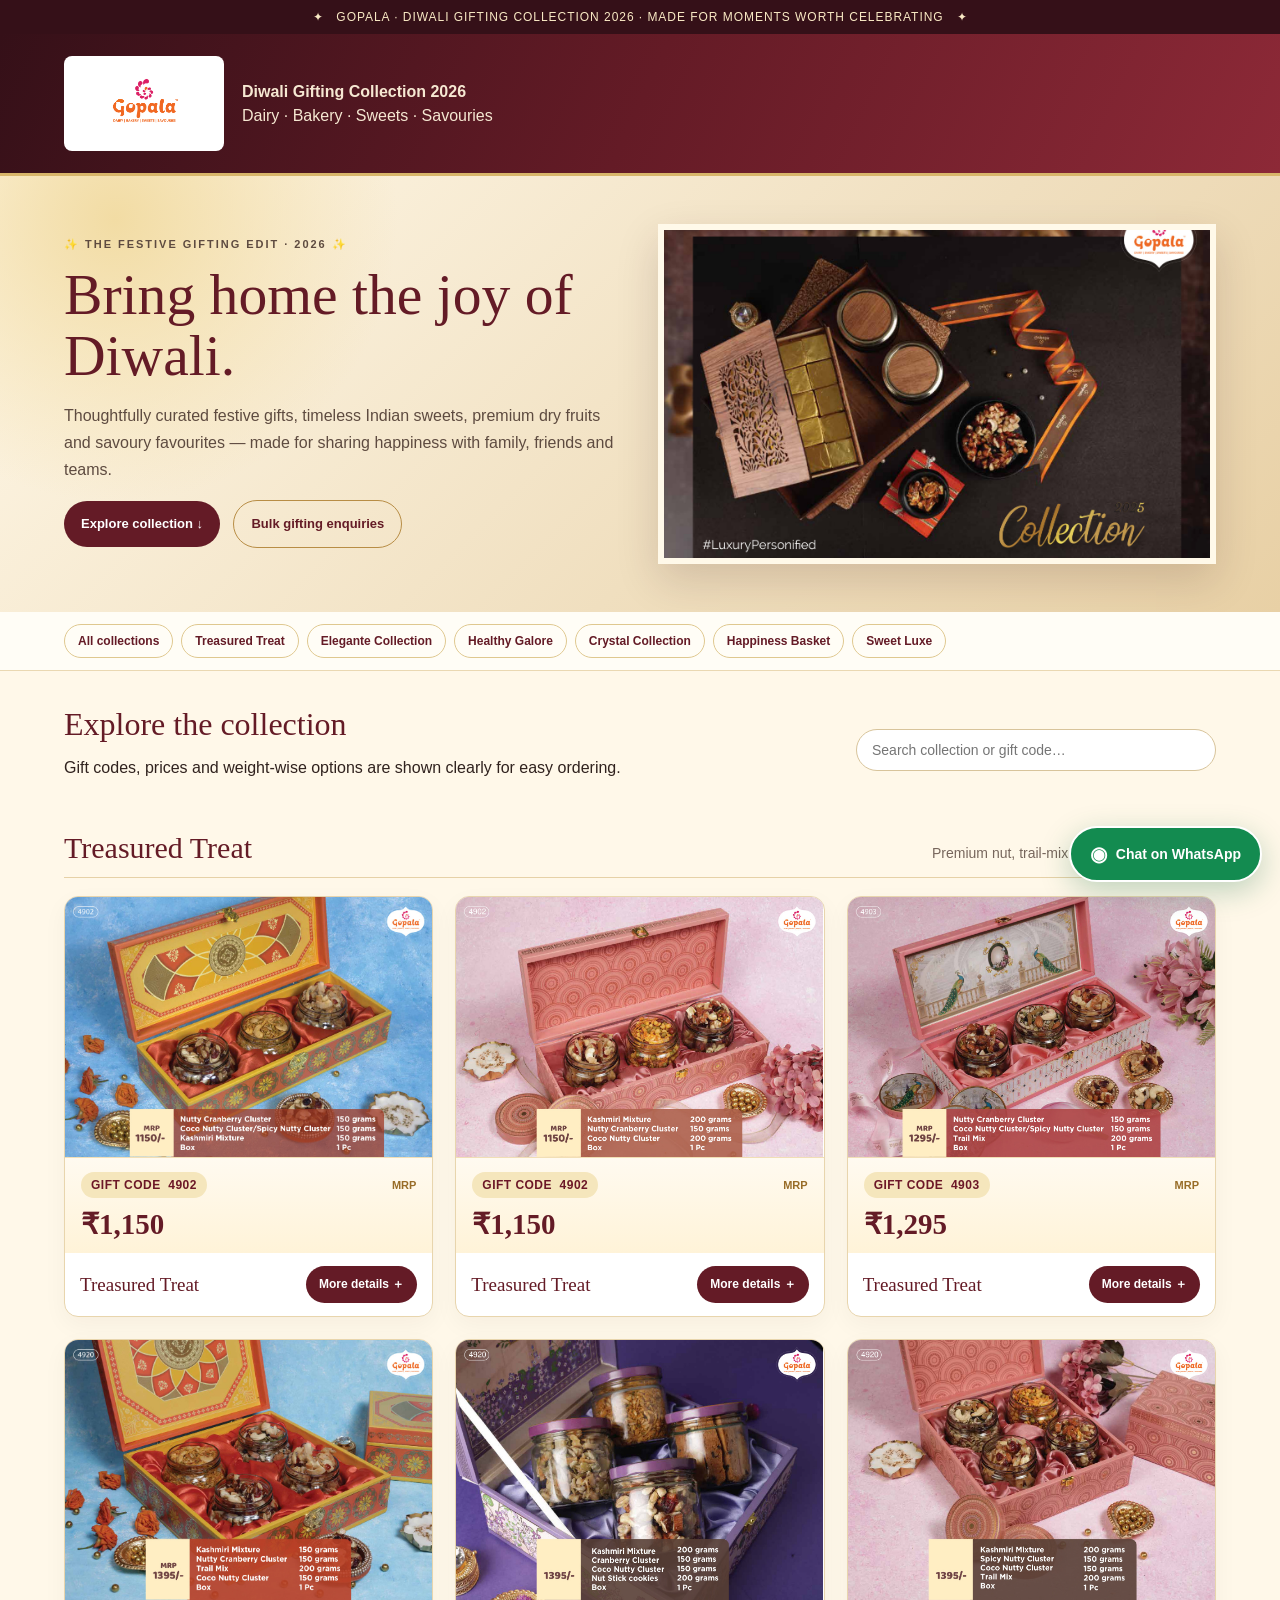
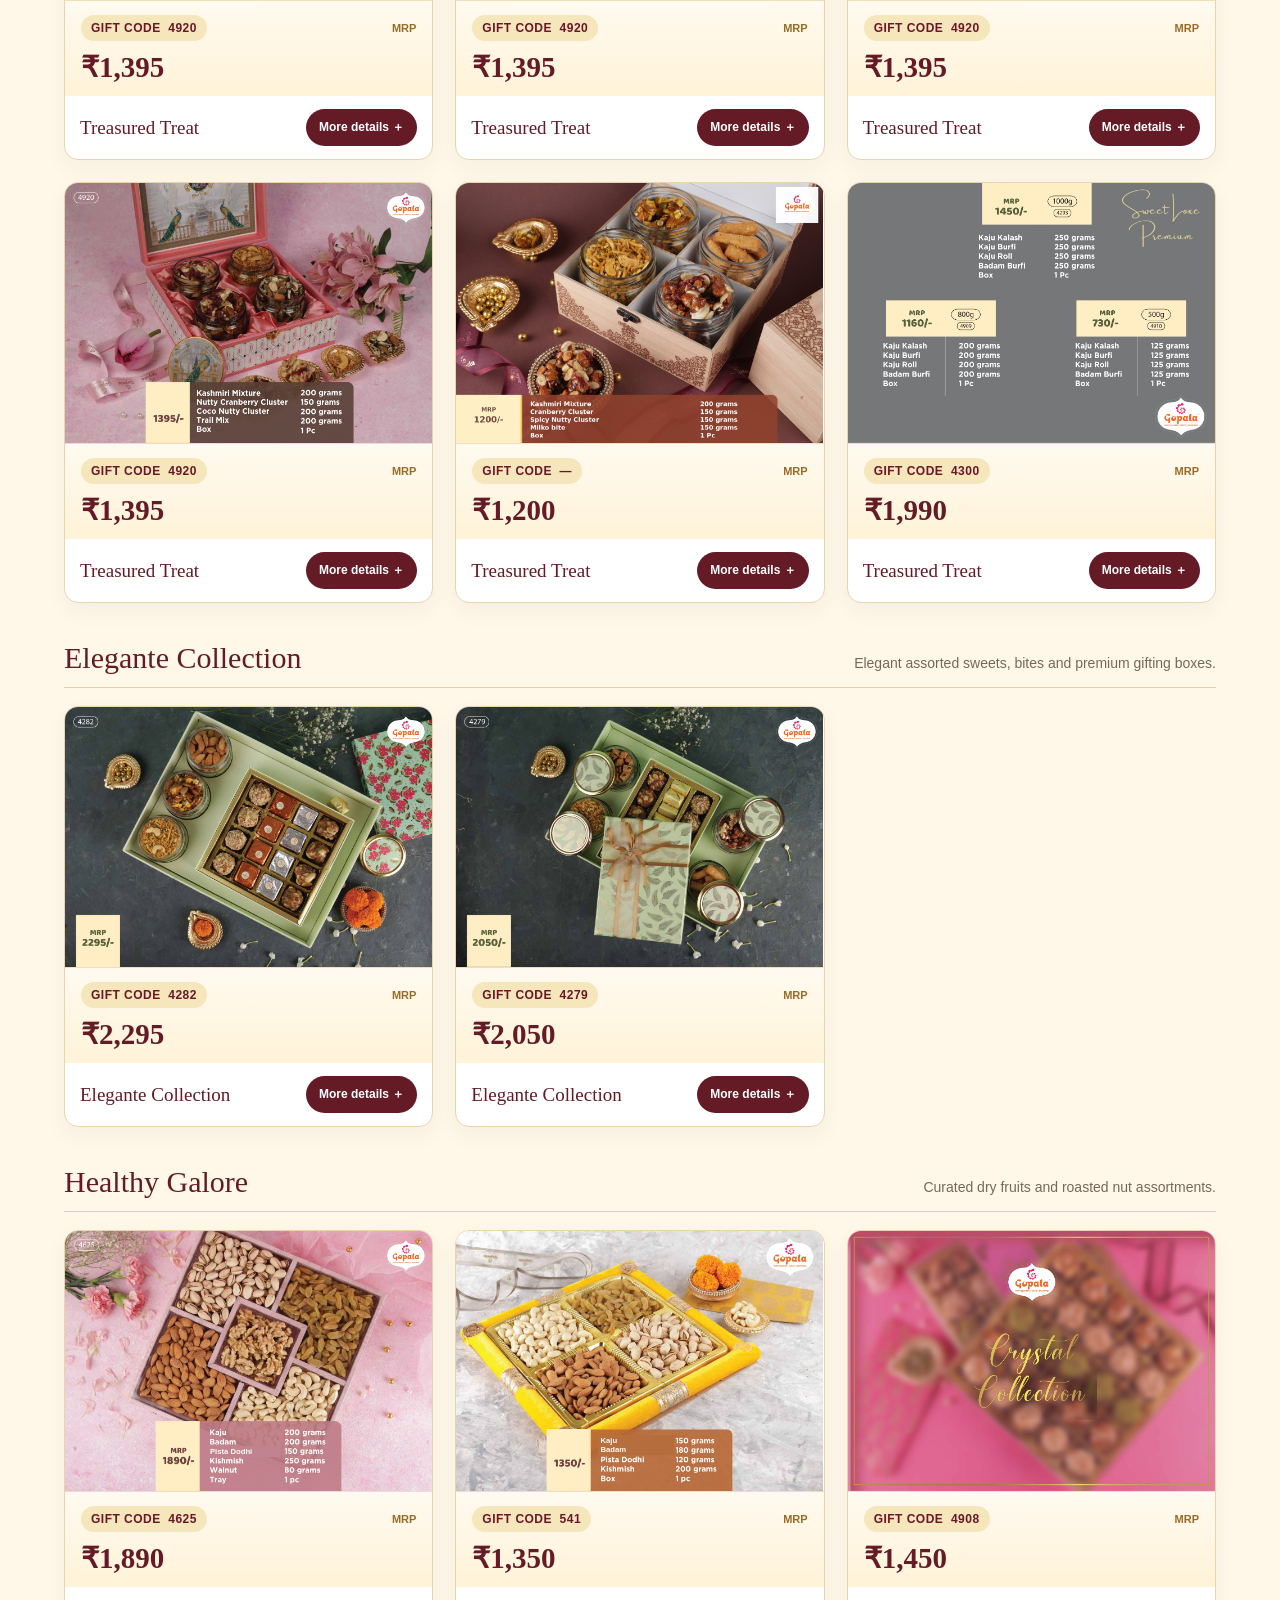
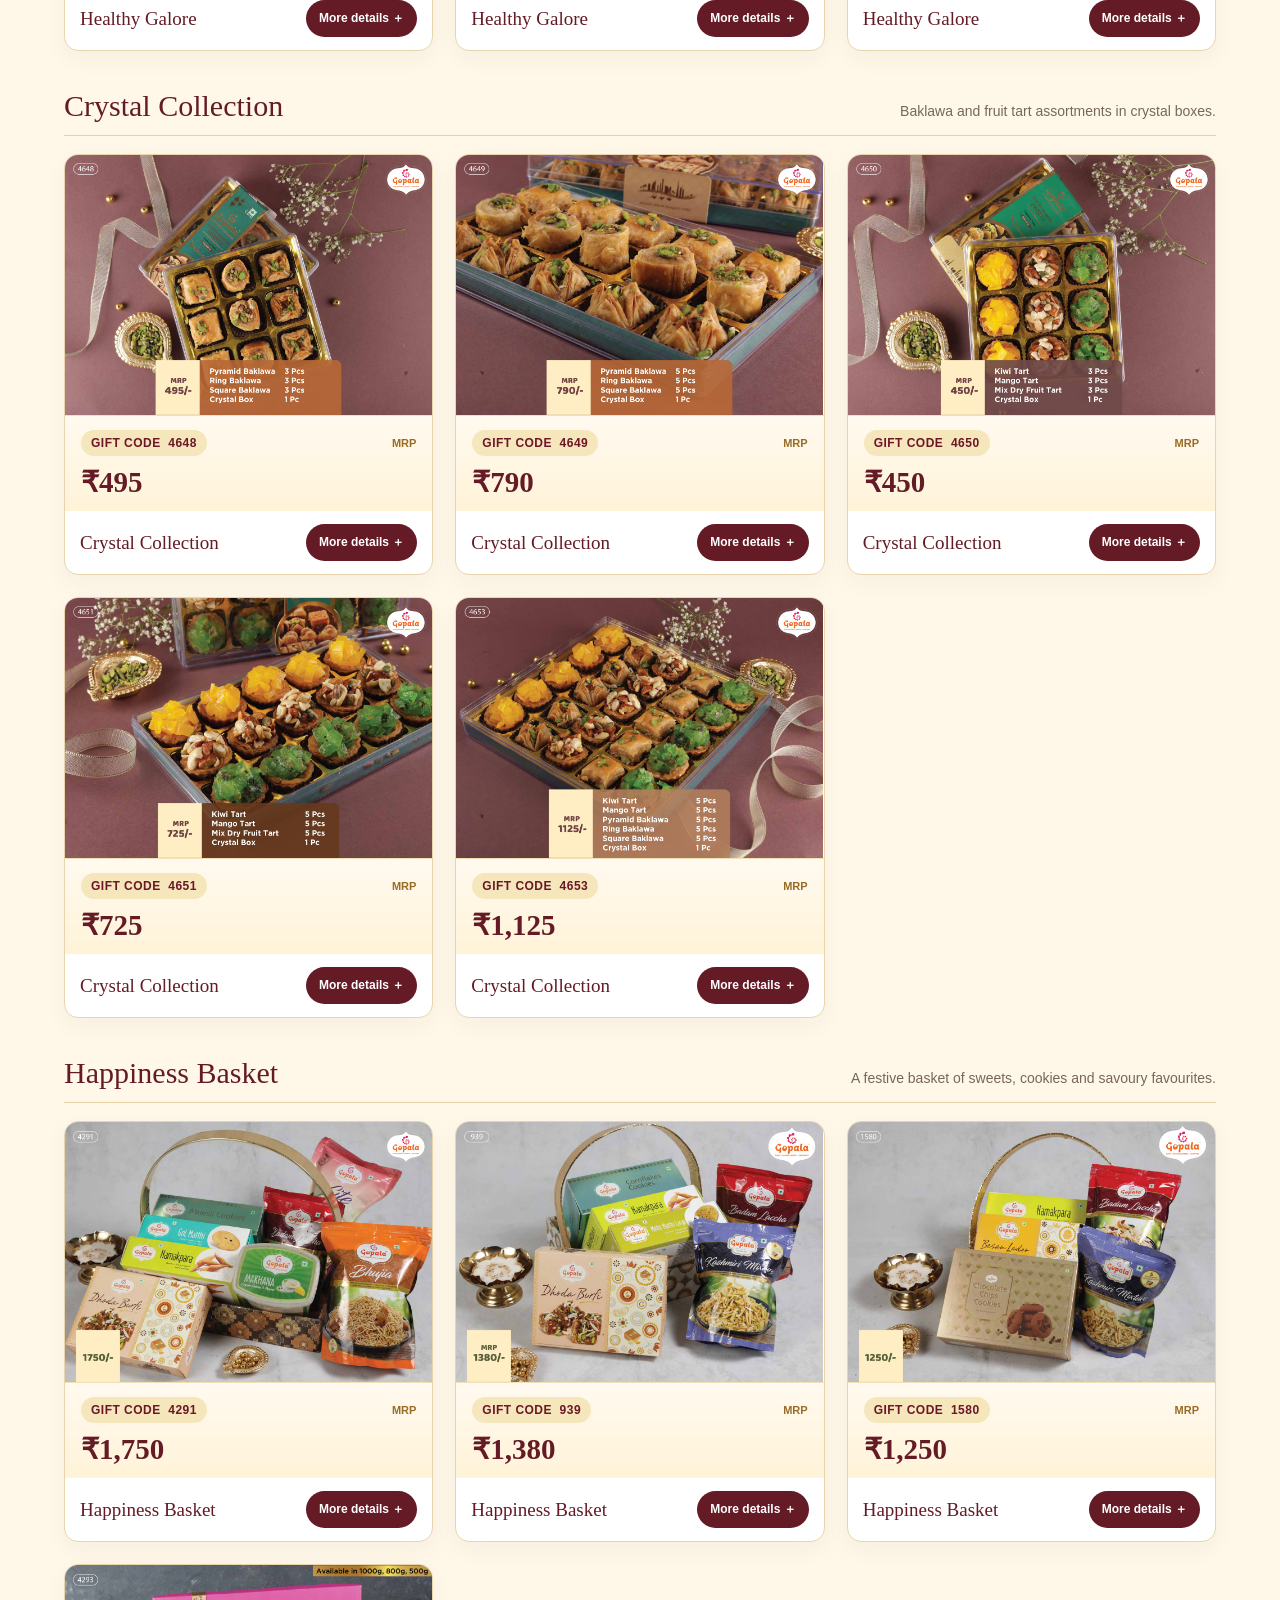
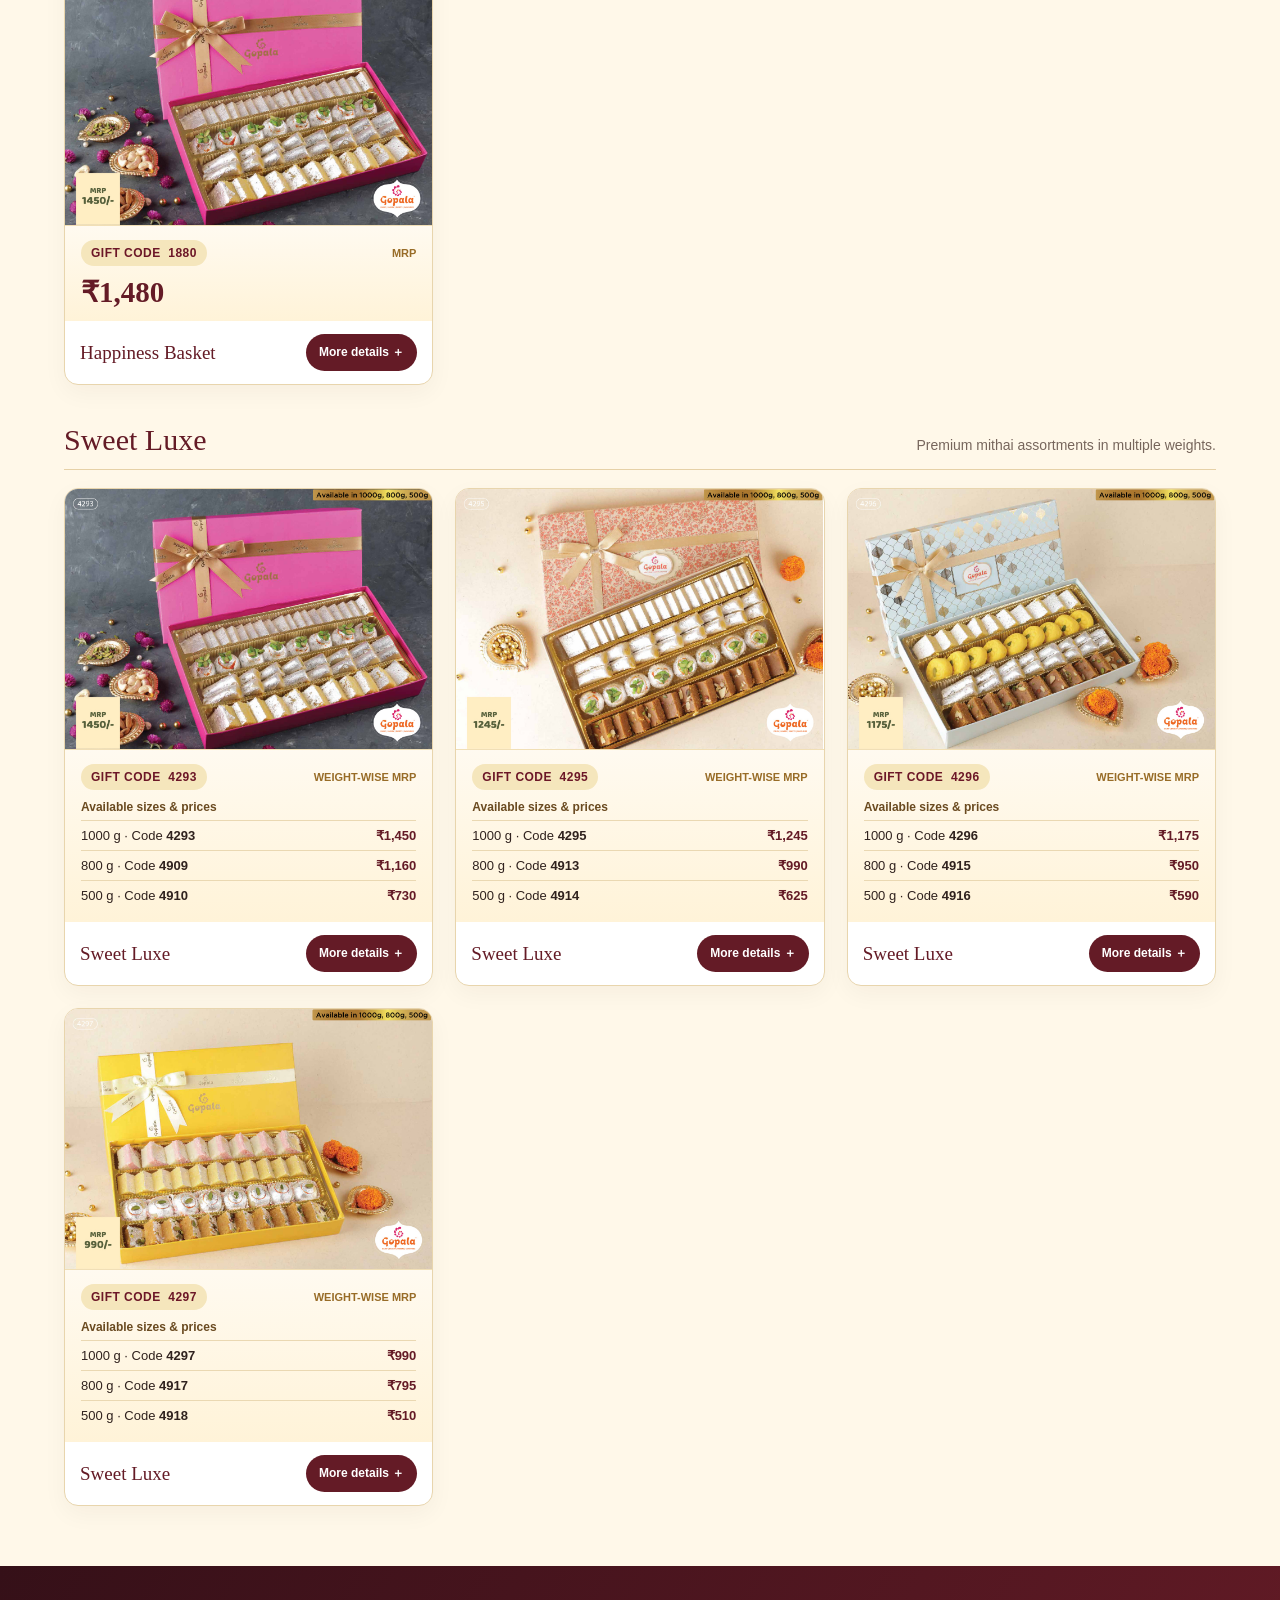
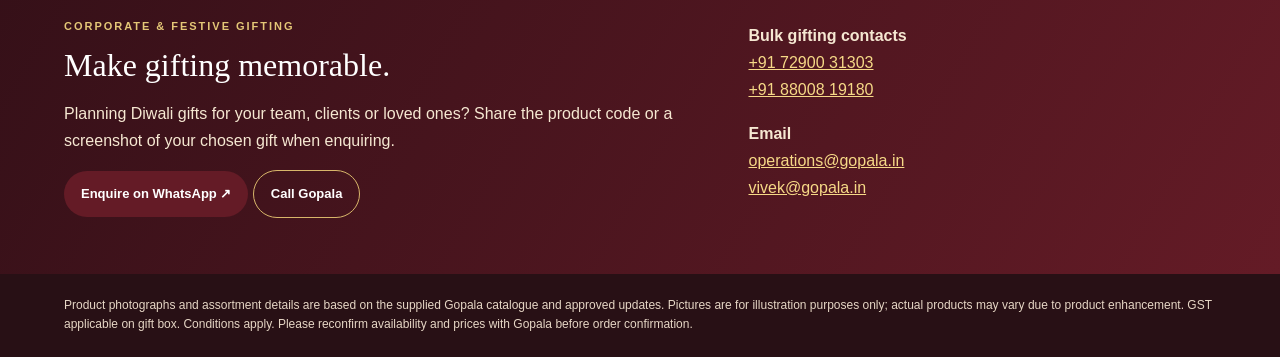
==== commit 26ccfd63: "Use full-resolution original catalogue photos for new products" ====
--- a/Gopala_Diwali_2026_Web_Catalogue/index.html
+++ b/Gopala_Diwali_2026_Web_Catalogue/index.html
@@ -8,7 +8,7 @@
 .photo-label-fix.fix-541{left:38.7%;top:78.5%;width:20.7%;height:7.5%;padding-left:.65%;background:linear-gradient(110deg,#b9703f,#b56c3d);flex-direction:column;align-items:flex-start;justify-content:center;gap:0}
 </style></head><body><div class="top">✦ &nbsp; Gopala · Diwali Gifting Collection 2026 · Made for moments worth celebrating &nbsp; ✦</div><header><div class="brand-row"><img class="brand-logo" src="gopala-logo.png" alt="Gopala — Dairy, Bakery, Sweets, Savouries"><p><b>Diwali Gifting Collection 2026</b><br>Dairy · Bakery · Sweets · Savouries</p></div></header><section class="hero"><div><p class="eyebrow">✨ The festive gifting edit · 2026 ✨</p><h1>Bring home the joy of Diwali.</h1><p>Thoughtfully curated festive gifts, timeless Indian sweets, premium dry fruits and savoury favourites — made for sharing happiness with family, friends and teams.</p><p><a class="btn" href="#collections">Explore collection ↓</a> &nbsp; <a class="btn alt" href="#bulk-orders">Bulk gifting enquiries</a></p></div><img src="pages/page-01.jpg" alt="Gopala festive gifting collection cover"></section><nav aria-label="Collection navigation"><a href="#collections">All collections</a><a href="#treasured-treat">Treasured Treat</a><a href="#elegante">Elegante Collection</a><a href="#healthy-galore">Healthy Galore</a><a href="#crystal">Crystal Collection</a><a href="#happiness-basket">Happiness Basket</a><a href="#sweet-luxe">Sweet Luxe</a></nav><main id="collections"><div class="intro"><div><h2>Explore the collection</h2><p>Gift codes, prices and weight-wise options are shown clearly for easy ordering.</p></div><input id="search" class="search" type="search" placeholder="Search collection or gift code…" aria-label="Search catalogue"></div><div id="catalogue"></div><p id="empty" class="empty">No matching products found. Try another search.</p></main><section class="contact" id="bulk-orders"><div><p class="eyebrow" style="color:#e4c777">Corporate & festive gifting</p><h2>Make gifting memorable.</h2><p>Planning Diwali gifts for your team, clients or loved ones? Share the product code or a screenshot of your chosen gift when enquiring.</p><p><a class="btn" href="https://wa.me/917290031303?text=Hello%20Gopala%2C%20I%27m%20interested%20in%20the%20Diwali%202026%20gifting%20collection.%20Please%20share%20bulk%20ordering%20details.">Enquire on WhatsApp ↗</a> <a class="btn alt" href="tel:+917290031303">Call Gopala</a></p></div><div><p><b>Bulk gifting contacts</b><br><a href="tel:+917290031303">+91 72900 31303</a><br><a href="tel:+918800819180">+91 88008 19180</a></p><p><b>Email</b><br><a href="mailto:operations@gopala.in">operations@gopala.in</a><br><a href="mailto:vivek@gopala.in">vivek@gopala.in</a></p></div></section><footer>Product photographs and assortment details are based on the supplied Gopala catalogue and approved updates. Pictures are for illustration purposes only; actual products may vary due to product enhancement. GST applicable on gift box. Conditions apply. Please reconfirm availability and prices with Gopala before order confirmation.</footer><a class="whatsapp-float" href="https://wa.me/917290031303?text=Hello%20Gopala%2C%20I%27m%20interested%20in%20the%20Diwali%202026%20gifting%20collection.%20Please%20share%20more%20details." target="_blank" rel="noopener" aria-label="Message Gopala on WhatsApp"><span class="wa-icon">◉</span><span>Chat on WhatsApp</span></a><script>
 const sections=[{"name":"Treasured Treat","pages":[4,5,6,7,8,9,10,11,35],"slug":"treasured-treat","desc":"Premium nut, trail-mix and savoury gift boxes."},{"name":"Elegante Collection","pages":[13,15],"slug":"elegante","desc":"Elegant assorted sweets, bites and premium gifting boxes."},{"name":"Healthy Galore","pages":[18,19,20],"slug":"healthy-galore","desc":"Curated dry fruits and roasted nut assortments."},{"name":"Crystal Collection","pages":[21,22,23,24,25],"slug":"crystal","desc":"Baklawa and fruit tart assortments in crystal boxes."},{"name":"Happiness Basket","pages":[27,29,31,34],"slug":"happiness-basket","desc":"A festive basket of sweets, cookies and savoury favourites."},{"name":"Sweet Luxe","pages":[34,36,38,40],"slug":"sweet-luxe","desc":"Premium mithai assortments in multiple weights."}];
-const products=[{"section":"Treasured Treat","slug":"treasured-treat","page":4,"detailPage":4,"image":"pages/page-04.jpg","detailImage":"pages/page-04.jpg","code":"4902","price":1150,"contents":["Nutty Cranberry Cluster — 150 g","Coco Nutty Cluster/Spicy Nutty Cluster — 150 g","Kashmiri Mixture — 200 g","Box — 1 pc"],"art":"tt-4902-200g","sourcePage":4,"detailSourcePage":4},{"section":"Treasured Treat","slug":"treasured-treat","page":5,"detailPage":5,"image":"pages/page-05.jpg","detailImage":"pages/page-05.jpg","code":"4902","price":1150,"contents":["Kashmiri Mixture — 200 g","Nutty Cranberry Cluster — 150 g","Coco Nutty Cluster — 150 g","Box — 1 pc"],"art":"tt-previous-4275-now-4902","sourcePage":5,"detailSourcePage":5},{"section":"Treasured Treat","slug":"treasured-treat","page":6,"detailPage":6,"image":"pages/page-06.jpg","detailImage":"pages/page-06.jpg","code":"4903","price":1295,"sourcePage":6,"detailSourcePage":6,"contents":["Nutty Cranberry Cluster — 150 g","Coco Nutty Cluster/Spicy Nutty Cluster — 150 g","Trail Mix — 200 g","Box — 1 pc"]},{"section":"Treasured Treat","slug":"treasured-treat","page":7,"detailPage":7,"image":"pages/page-07.jpg","detailImage":"pages/page-07.jpg","code":"4920","price":1395,"contents":["Kashmiri Mixture — 200 g","Nutty Cranberry Cluster — 150 g","Trail Mix — 200 g","Coco Nutty Cluster — 150 g","Box — 1 pc"],"art":"tt-4920-orange-box","sourcePage":7,"detailSourcePage":7},{"section":"Treasured Treat","slug":"treasured-treat","page":8,"detailPage":8,"image":"pages/page-08.jpg","detailImage":"pages/page-08.jpg","code":"4920","price":1395,"contents":["Kashmiri Mixture — 200 g","Cranberry Cluster — 150 g","Coco Nutty Cluster — 150 g","Nut Stick cookies — 200 g","Box — 1 pc"],"art":"tt-4920-purple-box","sourcePage":8,"detailSourcePage":8},{"section":"Treasured Treat","slug":"treasured-treat","page":9,"detailPage":9,"image":"pages/page-09.jpg","detailImage":"pages/page-09.jpg","code":"4920","price":1395,"contents":["Kashmiri Mixture — 200 g","Spicy Nutty Cluster — 150 g","Coco Nutty Cluster — 150 g","Trail Mix — 200 g","Box — 1 pc"],"art":"tt-4920-peacock-box","sourcePage":9,"detailSourcePage":9},{"section":"Treasured Treat","slug":"treasured-treat","page":10,"detailPage":10,"image":"pages/page-10.jpg","detailImage":"pages/page-10.jpg","code":"4920","price":1395,"contents":["Kashmiri Mixture — 200 g","Nutty Cranberry Cluster — 150 g","Coco Nutty Cluster — 200 g","Trail Mix — 200 g","Box — 1 pc"],"art":"tt-4920-pink-box","sourcePage":10,"detailSourcePage":10},{"section":"Treasured Treat","slug":"treasured-treat","page":11,"detailPage":11,"image":"pages/page-11.jpg","detailImage":"pages/page-11.jpg","code":"","price":1200,"contents":["Kashmiri Mixture — 200 g","Cranberry Cluster — 150 g","Spicy Nutty Cluster — 150 g","Milko bite — 150 g","Box — 1 pc"],"newProduct":true},{"section":"Elegante Collection","slug":"elegante","page":13,"detailPage":14,"image":"pages/page-13.jpg","detailImage":"pages/page-14.jpg","code":"4282","price":2295,"sourcePage":12,"detailSourcePage":13,"contents":["Spicy Nutty Cluster — 150 g","Kashmiri Mixture — 150 g","Roasted Almond — 200 g","Badam Laddu — 4 pcs","Dry Fruit Laddu — 4 pcs","Chocolate Bite — 4 pcs","Mewa Bite — 4 pcs","Box — 1 pc"]},{"section":"Elegante Collection","slug":"elegante","page":15,"detailPage":16,"image":"pages/page-15.jpg","detailImage":"pages/page-16.jpg","code":"4279","price":2050,"sourcePage":14,"detailSourcePage":15,"contents":["Spicy Nutty Cluster — 150 g","Kashmiri Mixture — 150 g","Nut Stick Cookies — 150 g","Milko Bite — 150 g","Chana Burfi — 8 pcs","Badam Laddu — 5 pcs","Dry Fruit Laddu — 5 pcs","Box — 1 pc"]},{"section":"Healthy Galore","slug":"healthy-galore","page":18,"detailPage":18,"image":"pages/page-18.jpg","detailImage":"pages/page-18.jpg","code":"4625","price":1890,"sourcePage":17,"detailSourcePage":17,"contents":["Kaju — 200 g","Badam — 200 g","Pista Dodhi — 150 g","Kishmish — 250 g","Walnut — 80 g","Tray — 1 pc"]},{"section":"Healthy Galore","slug":"healthy-galore","page":19,"detailPage":19,"image":"pages/page-19.jpg","detailImage":"pages/page-19.jpg","code":"541","price":1350,"contents":["Kaju — 150 g","Badam — 180 g","Pista Dodhi — 120 g","Kishmish — 200 g","Box — 1 pc"],"art":"healthy-541-1350","sourcePage":18,"detailSourcePage":18},{"section":"Crystal Collection","slug":"crystal","page":21,"detailPage":21,"image":"pages/page-21.jpg","detailImage":"pages/page-21.jpg","code":"4648","price":495,"sourcePage":20,"detailSourcePage":20,"contents":["Pyramid Baklawa — 3 pcs","Ring Baklawa — 3 pcs","Square Baklawa — 3 pcs","Crystal Box — 1 pc"]},{"section":"Crystal Collection","slug":"crystal","page":22,"detailPage":22,"image":"pages/page-22.jpg","detailImage":"pages/page-22.jpg","code":"4649","price":790,"sourcePage":21,"detailSourcePage":21,"contents":["Pyramid Baklawa — 5 pcs","Ring Baklawa — 5 pcs","Square Baklawa — 5 pcs","Crystal Box — 1 pc"]},{"section":"Crystal Collection","slug":"crystal","page":23,"detailPage":23,"image":"pages/page-23.jpg","detailImage":"pages/page-23.jpg","code":"4650","price":450,"sourcePage":22,"detailSourcePage":22,"contents":["Kiwi Tart — 3 pcs","Mango Tart — 3 pcs","Mix Dry Fruit Tart — 3 pcs","Crystal Box — 1 pc"]},{"section":"Crystal Collection","slug":"crystal","page":24,"detailPage":24,"image":"pages/page-24.jpg","detailImage":"pages/page-24.jpg","code":"4651","price":725,"sourcePage":23,"detailSourcePage":23,"contents":["Kiwi Tart — 5 pcs","Mango Tart — 5 pcs","Mix Dry Fruit Tart — 5 pcs","Crystal Box — 1 pc"]},{"section":"Crystal Collection","slug":"crystal","page":25,"detailPage":25,"image":"pages/page-25.jpg","detailImage":"pages/page-25.jpg","code":"4653","price":1125,"sourcePage":24,"detailSourcePage":24,"contents":["Kiwi Tart — 5 pcs","Mango Tart — 5 pcs","Pyramid Baklawa — 5 pcs","Ring Baklawa — 5 pcs","Square Baklawa — 5 pcs","Crystal Box — 1 pc"]},{"section":"Happiness Basket","slug":"happiness-basket","page":27,"detailPage":28,"image":"pages/page-27.jpg","detailImage":"pages/page-28.jpg","code":"4291","price":1750,"art":"hb-4291-1750","sourcePage":26,"detailSourcePage":27,"contents":["Dodha Burfi 500 gm/Besan Burfi 500 gm — 1 pkt","Muesli Cookies 300 gm — 1 pkt","Namak Para 250 gm — 1 pkt","Gol Matthi 300 gm — 1 pkt","Makhana Sea Salt 70 gm — 1 pkt","Badam Laccha 200 gm/Kashmiri Mixture 200 gm — 1 pkt","Lite Chirwa 150 gm — 1 pkt","Bhujiya 200 gm — 1 pkt","Basket — 1 pc"]},{"section":"Happiness Basket","slug":"happiness-basket","page":29,"detailPage":30,"image":"pages/page-29.jpg","detailImage":"pages/page-30.jpg","code":"939","price":1380,"sourcePage":28,"detailSourcePage":29,"contents":["Dodha Burfi 500 gm/Besan Burfi 500 gm — 1 pkt","Muesli Cookies 300 gm — 1 pkt","Namak Para 250 gm — 1 pkt","Gol Matthi 300 gm — 1 pkt","Kashmiri Mixture 200 gm — 1 pkt","Badam Laccha 200 gm — 1 pkt","Basket — 1 pc"]},{"section":"Happiness Basket","slug":"happiness-basket","page":31,"detailPage":32,"image":"pages/page-31.jpg","detailImage":"pages/page-32.jpg","code":"1580","price":1250,"art":"hb-1580-1250","sourcePage":30,"detailSourcePage":31,"contents":["Besan Laddu 500 gm/Panjiri Laddu 500 gm — 1 pkt","Namak Para 250 gm — 1 pkt","Choco Chips Cookies 300 gm — 1 pkt","Kashmiri Mixture 200 gm — 1 pkt","Badam Laccha 200 gm — 1 pkt","Basket — 1 pc"]},{"section":"Sweet Luxe","slug":"sweet-luxe","page":34,"detailPage":35,"image":"pages/page-34.jpg","detailImage":"pages/page-35.jpg","code":"4293","price":1450,"weights":[{"weight":"1000 g","code":"4293","price":1450},{"weight":"800 g","code":"4909","price":1160},{"weight":"500 g","code":"4910","price":730}],"sourcePage":33,"detailSourcePage":34,"contents":["Kaju Kalash — 250 g","Kaju Burfi — 250 g","Kaju Roll — 250 g","Badam Burfi — 250 g","Box — 1 pc"]},{"section":"Sweet Luxe","slug":"sweet-luxe","page":36,"detailPage":37,"image":"pages/page-36.jpg","detailImage":"pages/page-37.jpg","code":"4295","price":1245,"weights":[{"weight":"1000 g","code":"4295","price":1245},{"weight":"800 g","code":"4913","price":990},{"weight":"500 g","code":"4914","price":625}],"sourcePage":35,"detailSourcePage":36,"contents":["Kaju Kalash — 250 g","Kaju Burfi — 250 g","Kaju Roll — 250 g","Besan Burfi — 250 g","Box — 1 pc"]},{"section":"Sweet Luxe","slug":"sweet-luxe","page":38,"detailPage":39,"image":"pages/page-38.jpg","detailImage":"pages/page-39.jpg","code":"4296","price":1175,"weights":[{"weight":"1000 g","code":"4296","price":1175},{"weight":"800 g","code":"4915","price":950},{"weight":"500 g","code":"4916","price":590}],"sourcePage":37,"detailSourcePage":38,"contents":["Kaju Roll — 250 g","Badam Burfi — 250 g","Besan Burfi — 250 g","Kesar Peda — 250 g","Box — 1 pc"]},{"section":"Sweet Luxe","slug":"sweet-luxe","page":40,"detailPage":41,"image":"pages/page-40.jpg","detailImage":"pages/page-41.jpg","code":"4297","price":990,"weights":[{"weight":"1000 g","code":"4297","price":990},{"weight":"800 g","code":"4917","price":795},{"weight":"500 g","code":"4918","price":510}],"sourcePage":39,"detailSourcePage":40,"contents":["Kheer Kadam — 250 g","Badam Burfi — 250 g","Coconut Burfi — 250 g","Moongdal Burfi — 250 g","Box — 1 pc"]},{"section":"Healthy Galore","slug":"healthy-galore","page":20,"detailPage":20,"image":"new-products/4908.webp","detailImage":"new-products/4908.webp","code":"4908","price":1450,"contents":["Kaju — 100 g","Badam — 120 g","Pista Dodhi — 80 g","Kishmish — 150 g","Walnut — 80 g","Kiwi — 130 g","Tray — 1 pc"],"art":"healthy-4908-tray","sourcePage":19,"detailSourcePage":19},{"section":"Happiness Basket","slug":"happiness-basket","page":34,"detailPage":34,"image":"new-products/1880.webp","detailImage":"new-products/1880.webp","code":"1880","price":1480,"contents":["Chana Burfi — 8 pcs","Muesli Cookies — 300 g","Rimjhim — 250 g","Methi Matthi Large — 300 g","Kashmiri Mixture — 200 g","Tasty Peanut — 200 g","Basket — 1 pc"],"art":"hb-1880-red-basket","sourcePage":33,"detailSourcePage":33},{"section":"Treasured Treat","slug":"treasured-treat","page":35,"detailPage":35,"image":"new-products/4300.webp","detailImage":"new-products/4300.webp","code":"4300","price":1990,"contents":["Nutty Cranberry Cluster — 200 g","Coco Seeds Cluster — 200 g","Coco Nutty Cluster — 200 g","Spicy Nutty Cluster — 200 g"],"art":"tt-4300-cluster-jars","sourcePage":34,"detailSourcePage":34}];
+const products=[{"section":"Treasured Treat","slug":"treasured-treat","page":4,"detailPage":4,"image":"pages/page-04.jpg","detailImage":"pages/page-04.jpg","code":"4902","price":1150,"contents":["Nutty Cranberry Cluster — 150 g","Coco Nutty Cluster/Spicy Nutty Cluster — 150 g","Kashmiri Mixture — 200 g","Box — 1 pc"],"art":"tt-4902-200g","sourcePage":4,"detailSourcePage":4},{"section":"Treasured Treat","slug":"treasured-treat","page":5,"detailPage":5,"image":"pages/page-05.jpg","detailImage":"pages/page-05.jpg","code":"4902","price":1150,"contents":["Kashmiri Mixture — 200 g","Nutty Cranberry Cluster — 150 g","Coco Nutty Cluster — 150 g","Box — 1 pc"],"art":"tt-previous-4275-now-4902","sourcePage":5,"detailSourcePage":5},{"section":"Treasured Treat","slug":"treasured-treat","page":6,"detailPage":6,"image":"pages/page-06.jpg","detailImage":"pages/page-06.jpg","code":"4903","price":1295,"sourcePage":6,"detailSourcePage":6,"contents":["Nutty Cranberry Cluster — 150 g","Coco Nutty Cluster/Spicy Nutty Cluster — 150 g","Trail Mix — 200 g","Box — 1 pc"]},{"section":"Treasured Treat","slug":"treasured-treat","page":7,"detailPage":7,"image":"pages/page-07.jpg","detailImage":"pages/page-07.jpg","code":"4920","price":1395,"contents":["Kashmiri Mixture — 200 g","Nutty Cranberry Cluster — 150 g","Trail Mix — 200 g","Coco Nutty Cluster — 150 g","Box — 1 pc"],"art":"tt-4920-orange-box","sourcePage":7,"detailSourcePage":7},{"section":"Treasured Treat","slug":"treasured-treat","page":8,"detailPage":8,"image":"pages/page-08.jpg","detailImage":"pages/page-08.jpg","code":"4920","price":1395,"contents":["Kashmiri Mixture — 200 g","Cranberry Cluster — 150 g","Coco Nutty Cluster — 150 g","Nut Stick cookies — 200 g","Box — 1 pc"],"art":"tt-4920-purple-box","sourcePage":8,"detailSourcePage":8},{"section":"Treasured Treat","slug":"treasured-treat","page":9,"detailPage":9,"image":"pages/page-09.jpg","detailImage":"pages/page-09.jpg","code":"4920","price":1395,"contents":["Kashmiri Mixture — 200 g","Spicy Nutty Cluster — 150 g","Coco Nutty Cluster — 150 g","Trail Mix — 200 g","Box — 1 pc"],"art":"tt-4920-peacock-box","sourcePage":9,"detailSourcePage":9},{"section":"Treasured Treat","slug":"treasured-treat","page":10,"detailPage":10,"image":"pages/page-10.jpg","detailImage":"pages/page-10.jpg","code":"4920","price":1395,"contents":["Kashmiri Mixture — 200 g","Nutty Cranberry Cluster — 150 g","Coco Nutty Cluster — 200 g","Trail Mix — 200 g","Box — 1 pc"],"art":"tt-4920-pink-box","sourcePage":10,"detailSourcePage":10},{"section":"Treasured Treat","slug":"treasured-treat","page":11,"detailPage":11,"image":"pages/page-11.jpg","detailImage":"pages/page-11.jpg","code":"","price":1200,"contents":["Kashmiri Mixture — 200 g","Cranberry Cluster — 150 g","Spicy Nutty Cluster — 150 g","Milko bite — 150 g","Box — 1 pc"],"newProduct":true},{"section":"Elegante Collection","slug":"elegante","page":13,"detailPage":14,"image":"pages/page-13.jpg","detailImage":"pages/page-14.jpg","code":"4282","price":2295,"sourcePage":12,"detailSourcePage":13,"contents":["Spicy Nutty Cluster — 150 g","Kashmiri Mixture — 150 g","Roasted Almond — 200 g","Badam Laddu — 4 pcs","Dry Fruit Laddu — 4 pcs","Chocolate Bite — 4 pcs","Mewa Bite — 4 pcs","Box — 1 pc"]},{"section":"Elegante Collection","slug":"elegante","page":15,"detailPage":16,"image":"pages/page-15.jpg","detailImage":"pages/page-16.jpg","code":"4279","price":2050,"sourcePage":14,"detailSourcePage":15,"contents":["Spicy Nutty Cluster — 150 g","Kashmiri Mixture — 150 g","Nut Stick Cookies — 150 g","Milko Bite — 150 g","Chana Burfi — 8 pcs","Badam Laddu — 5 pcs","Dry Fruit Laddu — 5 pcs","Box — 1 pc"]},{"section":"Healthy Galore","slug":"healthy-galore","page":18,"detailPage":18,"image":"pages/page-18.jpg","detailImage":"pages/page-18.jpg","code":"4625","price":1890,"sourcePage":17,"detailSourcePage":17,"contents":["Kaju — 200 g","Badam — 200 g","Pista Dodhi — 150 g","Kishmish — 250 g","Walnut — 80 g","Tray — 1 pc"]},{"section":"Healthy Galore","slug":"healthy-galore","page":19,"detailPage":19,"image":"pages/page-19.jpg","detailImage":"pages/page-19.jpg","code":"541","price":1350,"contents":["Kaju — 150 g","Badam — 180 g","Pista Dodhi — 120 g","Kishmish — 200 g","Box — 1 pc"],"art":"healthy-541-1350","sourcePage":18,"detailSourcePage":18},{"section":"Crystal Collection","slug":"crystal","page":21,"detailPage":21,"image":"pages/page-21.jpg","detailImage":"pages/page-21.jpg","code":"4648","price":495,"sourcePage":20,"detailSourcePage":20,"contents":["Pyramid Baklawa — 3 pcs","Ring Baklawa — 3 pcs","Square Baklawa — 3 pcs","Crystal Box — 1 pc"]},{"section":"Crystal Collection","slug":"crystal","page":22,"detailPage":22,"image":"pages/page-22.jpg","detailImage":"pages/page-22.jpg","code":"4649","price":790,"sourcePage":21,"detailSourcePage":21,"contents":["Pyramid Baklawa — 5 pcs","Ring Baklawa — 5 pcs","Square Baklawa — 5 pcs","Crystal Box — 1 pc"]},{"section":"Crystal Collection","slug":"crystal","page":23,"detailPage":23,"image":"pages/page-23.jpg","detailImage":"pages/page-23.jpg","code":"4650","price":450,"sourcePage":22,"detailSourcePage":22,"contents":["Kiwi Tart — 3 pcs","Mango Tart — 3 pcs","Mix Dry Fruit Tart — 3 pcs","Crystal Box — 1 pc"]},{"section":"Crystal Collection","slug":"crystal","page":24,"detailPage":24,"image":"pages/page-24.jpg","detailImage":"pages/page-24.jpg","code":"4651","price":725,"sourcePage":23,"detailSourcePage":23,"contents":["Kiwi Tart — 5 pcs","Mango Tart — 5 pcs","Mix Dry Fruit Tart — 5 pcs","Crystal Box — 1 pc"]},{"section":"Crystal Collection","slug":"crystal","page":25,"detailPage":25,"image":"pages/page-25.jpg","detailImage":"pages/page-25.jpg","code":"4653","price":1125,"sourcePage":24,"detailSourcePage":24,"contents":["Kiwi Tart — 5 pcs","Mango Tart — 5 pcs","Pyramid Baklawa — 5 pcs","Ring Baklawa — 5 pcs","Square Baklawa — 5 pcs","Crystal Box — 1 pc"]},{"section":"Happiness Basket","slug":"happiness-basket","page":27,"detailPage":28,"image":"pages/page-27.jpg","detailImage":"pages/page-28.jpg","code":"4291","price":1750,"art":"hb-4291-1750","sourcePage":26,"detailSourcePage":27,"contents":["Dodha Burfi 500 gm/Besan Burfi 500 gm — 1 pkt","Muesli Cookies 300 gm — 1 pkt","Namak Para 250 gm — 1 pkt","Gol Matthi 300 gm — 1 pkt","Makhana Sea Salt 70 gm — 1 pkt","Badam Laccha 200 gm/Kashmiri Mixture 200 gm — 1 pkt","Lite Chirwa 150 gm — 1 pkt","Bhujiya 200 gm — 1 pkt","Basket — 1 pc"]},{"section":"Happiness Basket","slug":"happiness-basket","page":29,"detailPage":30,"image":"pages/page-29.jpg","detailImage":"pages/page-30.jpg","code":"939","price":1380,"sourcePage":28,"detailSourcePage":29,"contents":["Dodha Burfi 500 gm/Besan Burfi 500 gm — 1 pkt","Muesli Cookies 300 gm — 1 pkt","Namak Para 250 gm — 1 pkt","Gol Matthi 300 gm — 1 pkt","Kashmiri Mixture 200 gm — 1 pkt","Badam Laccha 200 gm — 1 pkt","Basket — 1 pc"]},{"section":"Happiness Basket","slug":"happiness-basket","page":31,"detailPage":32,"image":"pages/page-31.jpg","detailImage":"pages/page-32.jpg","code":"1580","price":1250,"art":"hb-1580-1250","sourcePage":30,"detailSourcePage":31,"contents":["Besan Laddu 500 gm/Panjiri Laddu 500 gm — 1 pkt","Namak Para 250 gm — 1 pkt","Choco Chips Cookies 300 gm — 1 pkt","Kashmiri Mixture 200 gm — 1 pkt","Badam Laccha 200 gm — 1 pkt","Basket — 1 pc"]},{"section":"Sweet Luxe","slug":"sweet-luxe","page":34,"detailPage":35,"image":"pages/page-34.jpg","detailImage":"pages/page-35.jpg","code":"4293","price":1450,"weights":[{"weight":"1000 g","code":"4293","price":1450},{"weight":"800 g","code":"4909","price":1160},{"weight":"500 g","code":"4910","price":730}],"sourcePage":33,"detailSourcePage":34,"contents":["Kaju Kalash — 250 g","Kaju Burfi — 250 g","Kaju Roll — 250 g","Badam Burfi — 250 g","Box — 1 pc"]},{"section":"Sweet Luxe","slug":"sweet-luxe","page":36,"detailPage":37,"image":"pages/page-36.jpg","detailImage":"pages/page-37.jpg","code":"4295","price":1245,"weights":[{"weight":"1000 g","code":"4295","price":1245},{"weight":"800 g","code":"4913","price":990},{"weight":"500 g","code":"4914","price":625}],"sourcePage":35,"detailSourcePage":36,"contents":["Kaju Kalash — 250 g","Kaju Burfi — 250 g","Kaju Roll — 250 g","Besan Burfi — 250 g","Box — 1 pc"]},{"section":"Sweet Luxe","slug":"sweet-luxe","page":38,"detailPage":39,"image":"pages/page-38.jpg","detailImage":"pages/page-39.jpg","code":"4296","price":1175,"weights":[{"weight":"1000 g","code":"4296","price":1175},{"weight":"800 g","code":"4915","price":950},{"weight":"500 g","code":"4916","price":590}],"sourcePage":37,"detailSourcePage":38,"contents":["Kaju Roll — 250 g","Badam Burfi — 250 g","Besan Burfi — 250 g","Kesar Peda — 250 g","Box — 1 pc"]},{"section":"Sweet Luxe","slug":"sweet-luxe","page":40,"detailPage":41,"image":"pages/page-40.jpg","detailImage":"pages/page-41.jpg","code":"4297","price":990,"weights":[{"weight":"1000 g","code":"4297","price":990},{"weight":"800 g","code":"4917","price":795},{"weight":"500 g","code":"4918","price":510}],"sourcePage":39,"detailSourcePage":40,"contents":["Kheer Kadam — 250 g","Badam Burfi — 250 g","Coconut Burfi — 250 g","Moongdal Burfi — 250 g","Box — 1 pc"]},{"section":"Healthy Galore","slug":"healthy-galore","page":20,"detailPage":20,"image":"pages/page-20.jpg","detailImage":"pages/page-20.jpg","code":"4908","price":1450,"contents":["Kaju — 100 g","Badam — 120 g","Pista Dodhi — 80 g","Kishmish — 150 g","Walnut — 80 g","Kiwi — 130 g","Tray — 1 pc"],"art":"healthy-4908-tray","sourcePage":19,"detailSourcePage":19},{"section":"Happiness Basket","slug":"happiness-basket","page":34,"detailPage":34,"image":"pages/page-34.jpg","detailImage":"pages/page-34.jpg","code":"1880","price":1480,"contents":["Chana Burfi — 8 pcs","Muesli Cookies — 300 g","Rimjhim — 250 g","Methi Matthi Large — 300 g","Kashmiri Mixture — 200 g","Tasty Peanut — 200 g","Basket — 1 pc"],"art":"hb-1880-red-basket","sourcePage":33,"detailSourcePage":33},{"section":"Treasured Treat","slug":"treasured-treat","page":35,"detailPage":35,"image":"pages/page-35.jpg","detailImage":"pages/page-35.jpg","code":"4300","price":1990,"contents":["Nutty Cranberry Cluster — 200 g","Coco Seeds Cluster — 200 g","Coco Nutty Cluster — 200 g","Spicy Nutty Cluster — 200 g"],"art":"tt-4300-cluster-jars","sourcePage":34,"detailSourcePage":34}];
 const root=document.getElementById('catalogue');
 function money(n){return '₹'+Number(n).toLocaleString('en-IN')}
 function render(){const q=document.getElementById('search').value.trim().toLowerCase();root.innerHTML='';let count=0;sections.forEach(s=>{const items=products.filter(p=>p.slug===s.slug&&(!q||s.name.toLowerCase().includes(q)||s.desc.toLowerCase().includes(q)||String(p.code||'').includes(q)||p.contents?.join(' ').toLowerCase().includes(q)));if(!items.length)return;count+=items.length;const sec=document.createElement('section');sec.className='section';sec.id=s.slug;const head=document.createElement('div');head.className='section-head';head.innerHTML=`<h3>${s.name}</h3><p>${s.desc}</p>`;sec.appendChild(head);const grid=document.createElement('div');grid.className='grid';items.forEach(p=>{const card=document.createElement('article');card.className='card';const art=p.image;const detail=p.detailImage;const imageFix=String(p.code)==="4625"?'<span class="photo-label-fix fix-4625">Pista Dodhi</span>':String(p.code)==="541"?'<span class="photo-label-fix fix-541"><span>Kaju</span><span>Badam</span></span>':'';const code=p.code?`GIFT CODE&nbsp; ${p.code}`:'GIFT CODE&nbsp; —';const prices=p.weights?`<div class="weight-prices"><div class="weight-heading">Available sizes &amp; prices</div>${p.weights.map(w=>`<div class="price-line"><span>${w.weight} · Code <b>${w.code}</b></span><strong>${money(w.price)}</strong></div>`).join('')}</div>`:`<div class="price-main">${money(p.price)}</div>`;const contents=p.contents?.length?`<ul class="overlay-contents">${p.contents.map(c=>`<li>${c}</li>`).join('')}</ul>`:'<p>See product details in the original catalogue.</p>';const belowContents=p.contents?.length?`<ul class="contents">${p.contents.map(c=>`<li>${c}</li>`).join('')}</ul>`:'';const weightNote=p.weights?`<div class="detail-meta">${p.weights.map(w=>`${w.weight}: ${money(w.price)} (Code ${w.code})`).join(' · ')}</div>`:'';card.innerHTML=`<div class="product-visual image-frame"><img loading="lazy" src="${art}" alt="${s.name} gift product">${imageFix}</div><div class="product-info"><div class="product-code-row"><span class="product-code">${code}</span><span class="price-label">${p.weights?'Weight-wise MRP':'MRP'}</span></div>${prices}</div><div class="product-actions"><b>${s.name}</b><button class="more-btn" type="button" aria-expanded="false">More details ＋</button></div><div class="detail-below"><h4 class="detail-heading">${s.name} — Product details</h4><div class="detail-meta">${code.replace('&nbsp;',' ')} · ${p.weights?'Available in multiple weights':money(p.price)}</div>${weightNote}${belowContents||'<p>Product contents as shown in the original catalogue.</p>'}</div>`;const more=card.querySelector('.more-btn');more.addEventListener('click',()=>{const open=card.classList.toggle('details-expanded');more.setAttribute('aria-expanded',String(open));more.textContent=open?'Hide details −':'More details ＋';});grid.appendChild(card)});sec.appendChild(grid);root.appendChild(sec)});document.getElementById('empty').style.display=count?'none':'block'}document.getElementById('search').addEventListener('input',render);render();
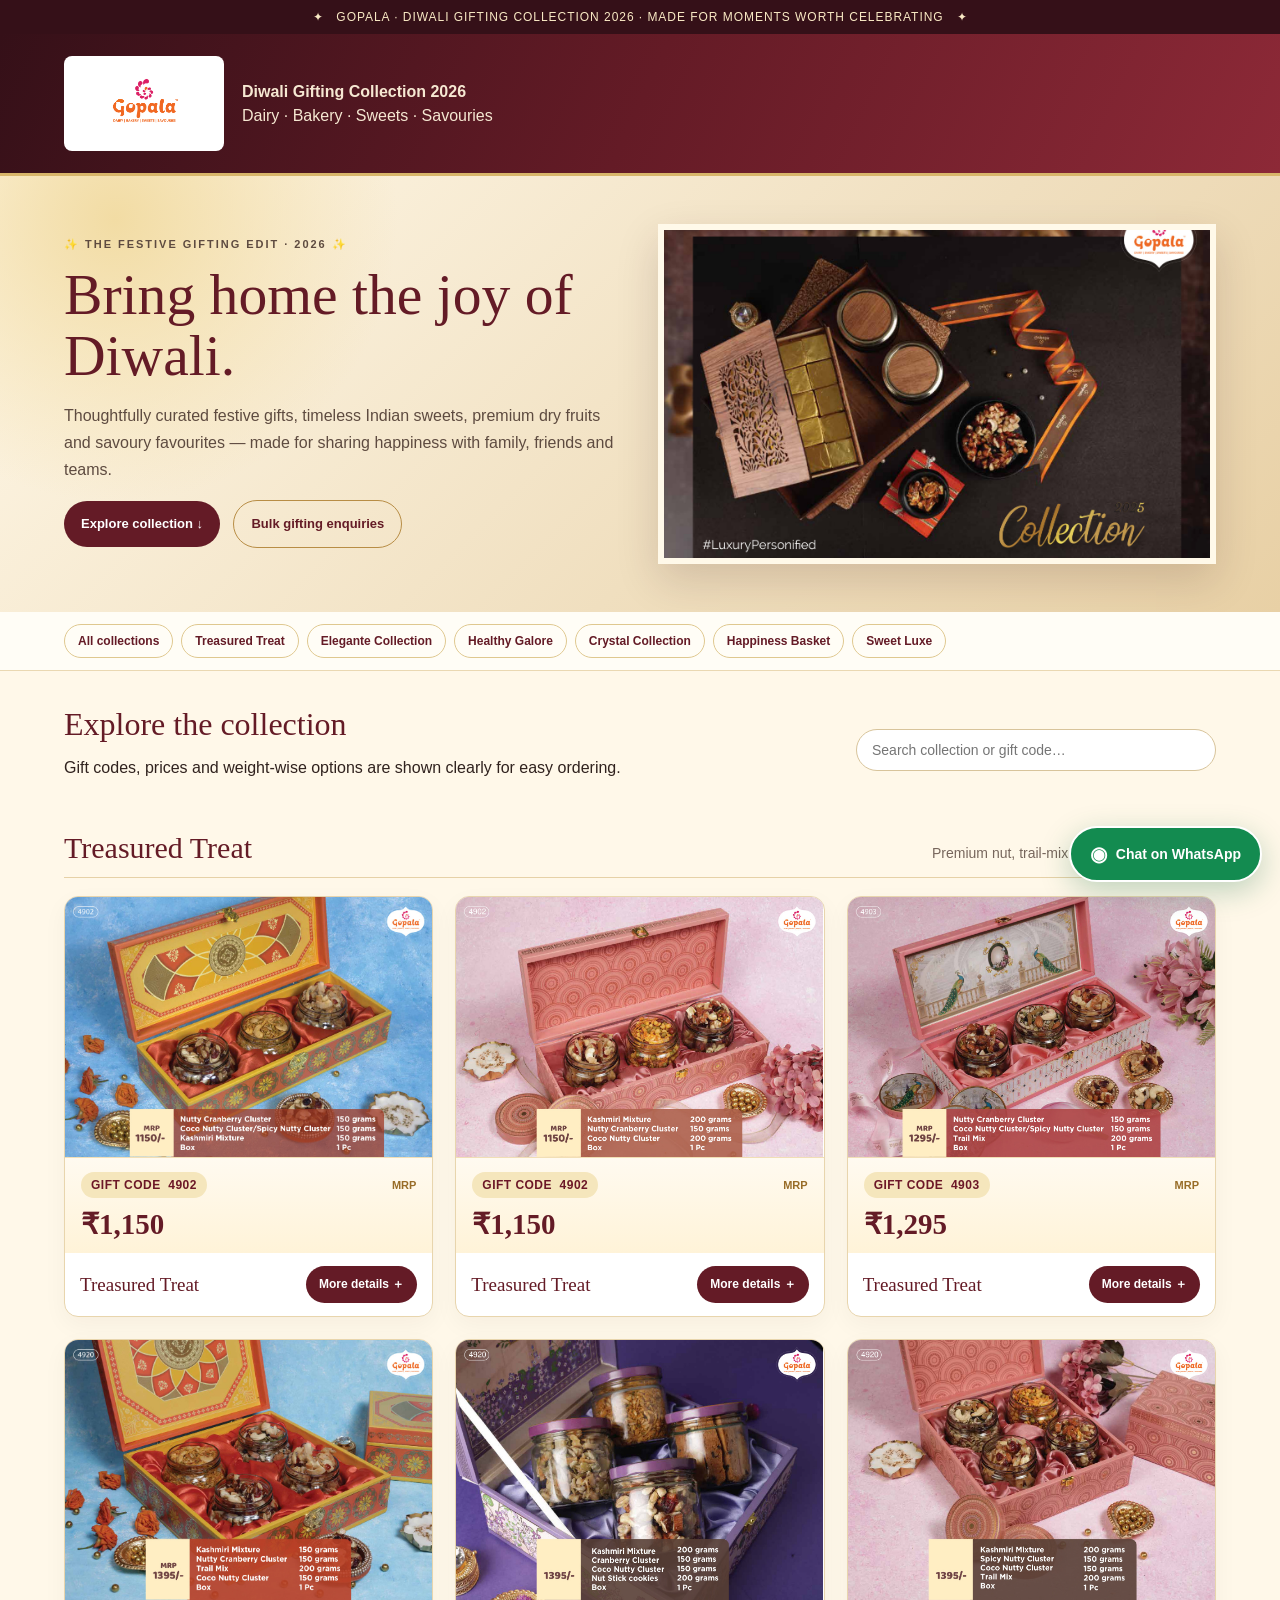
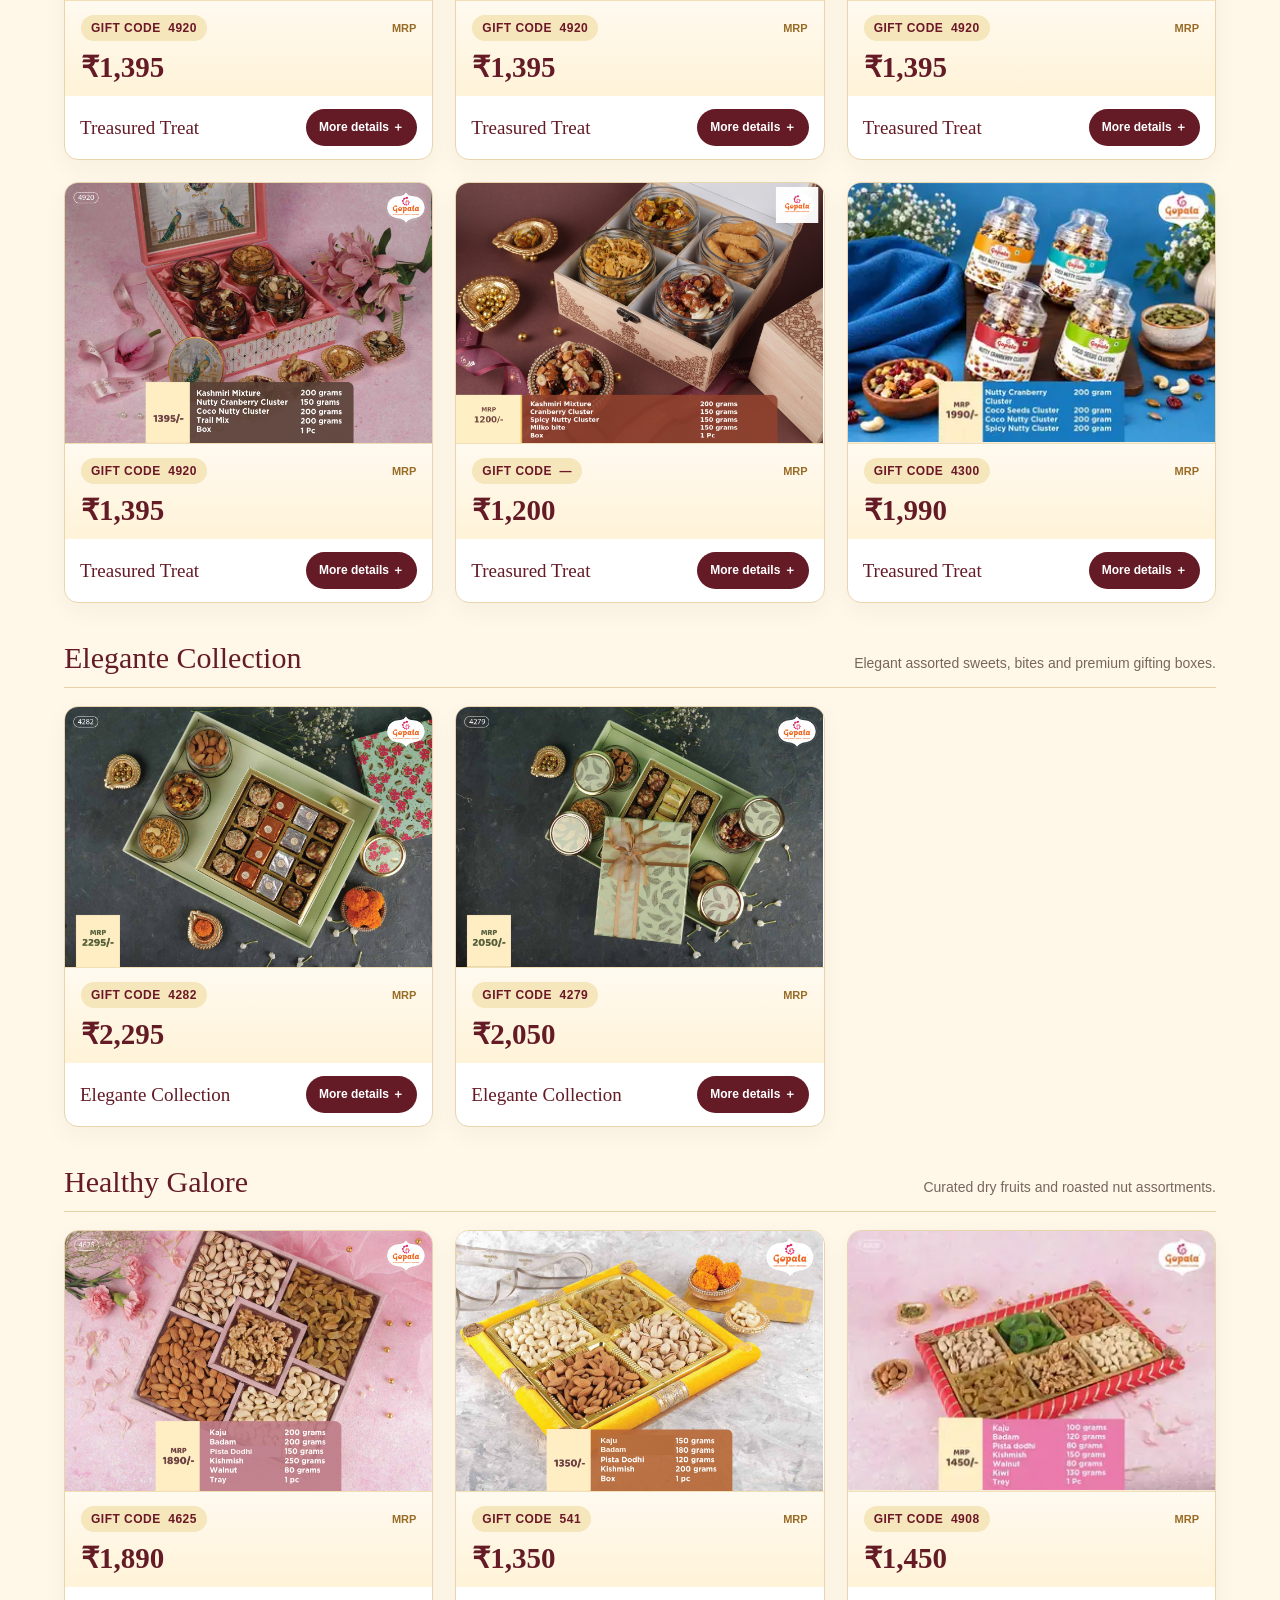
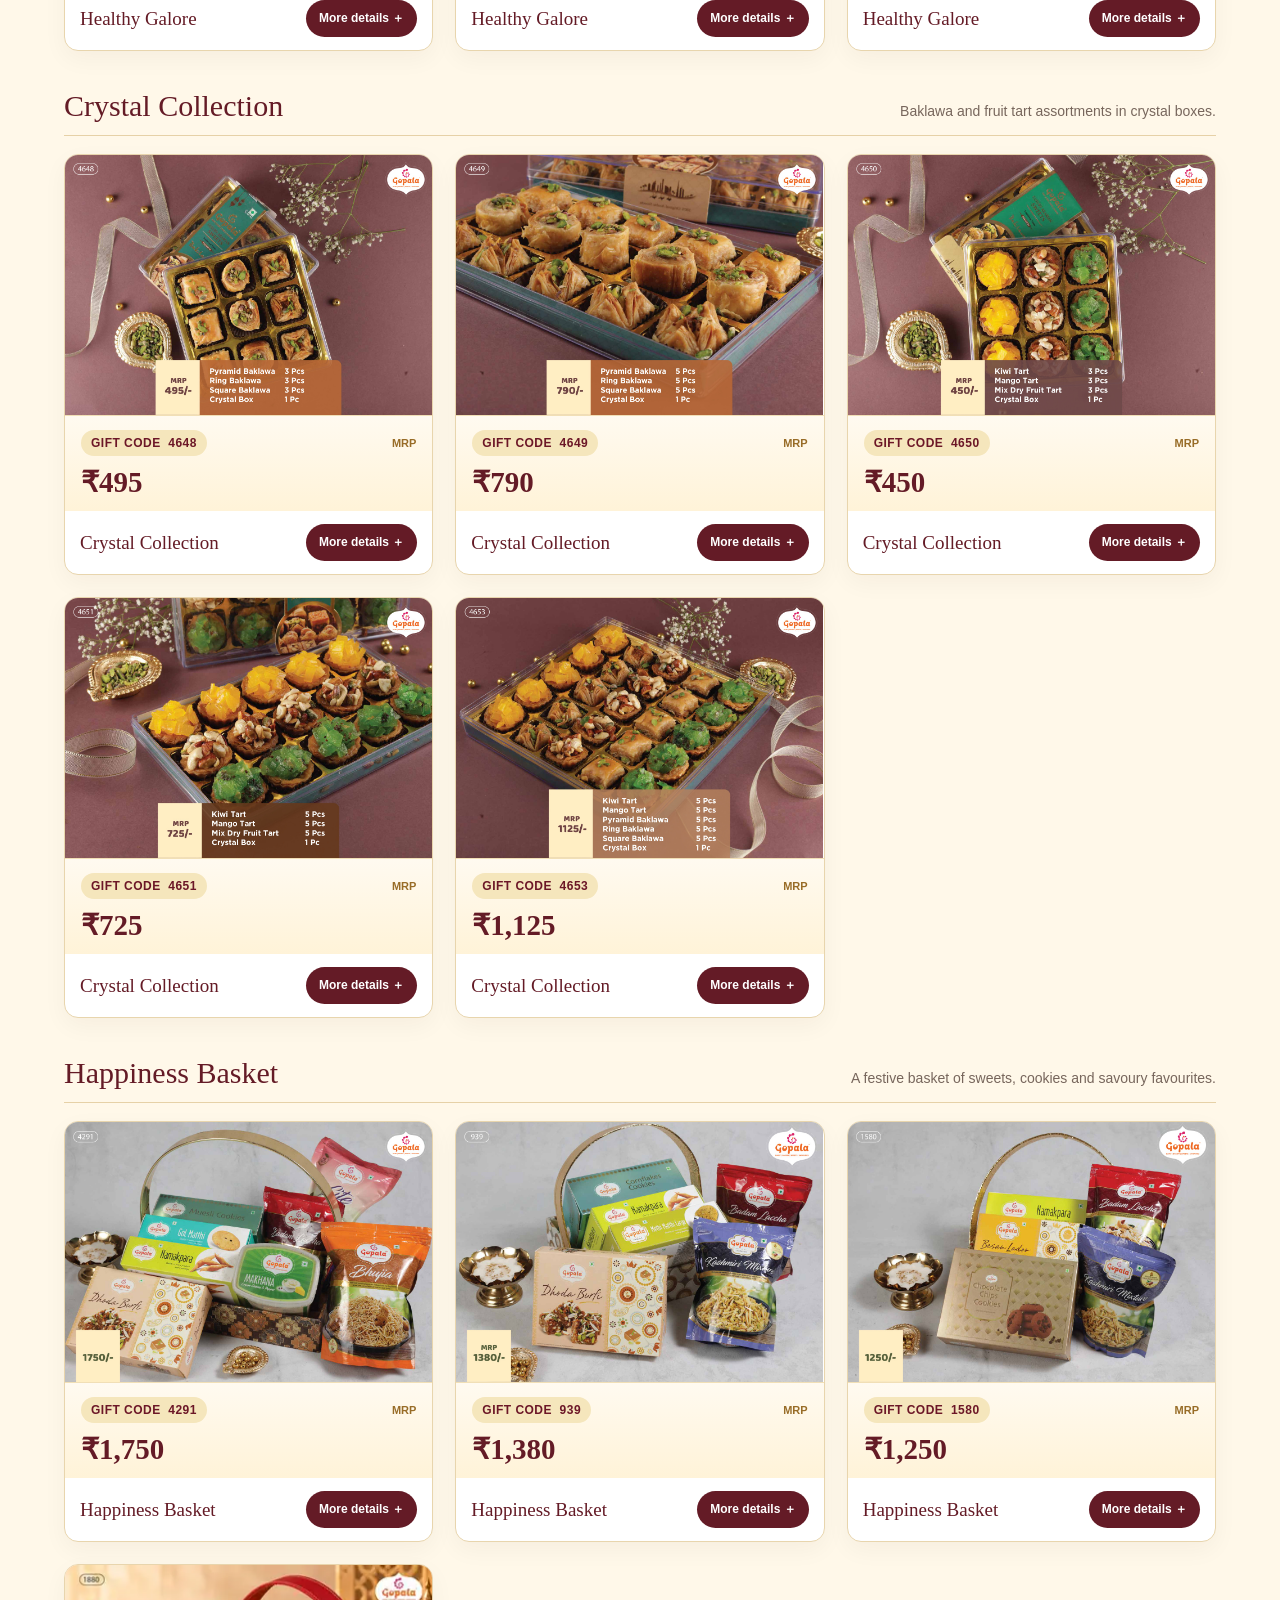
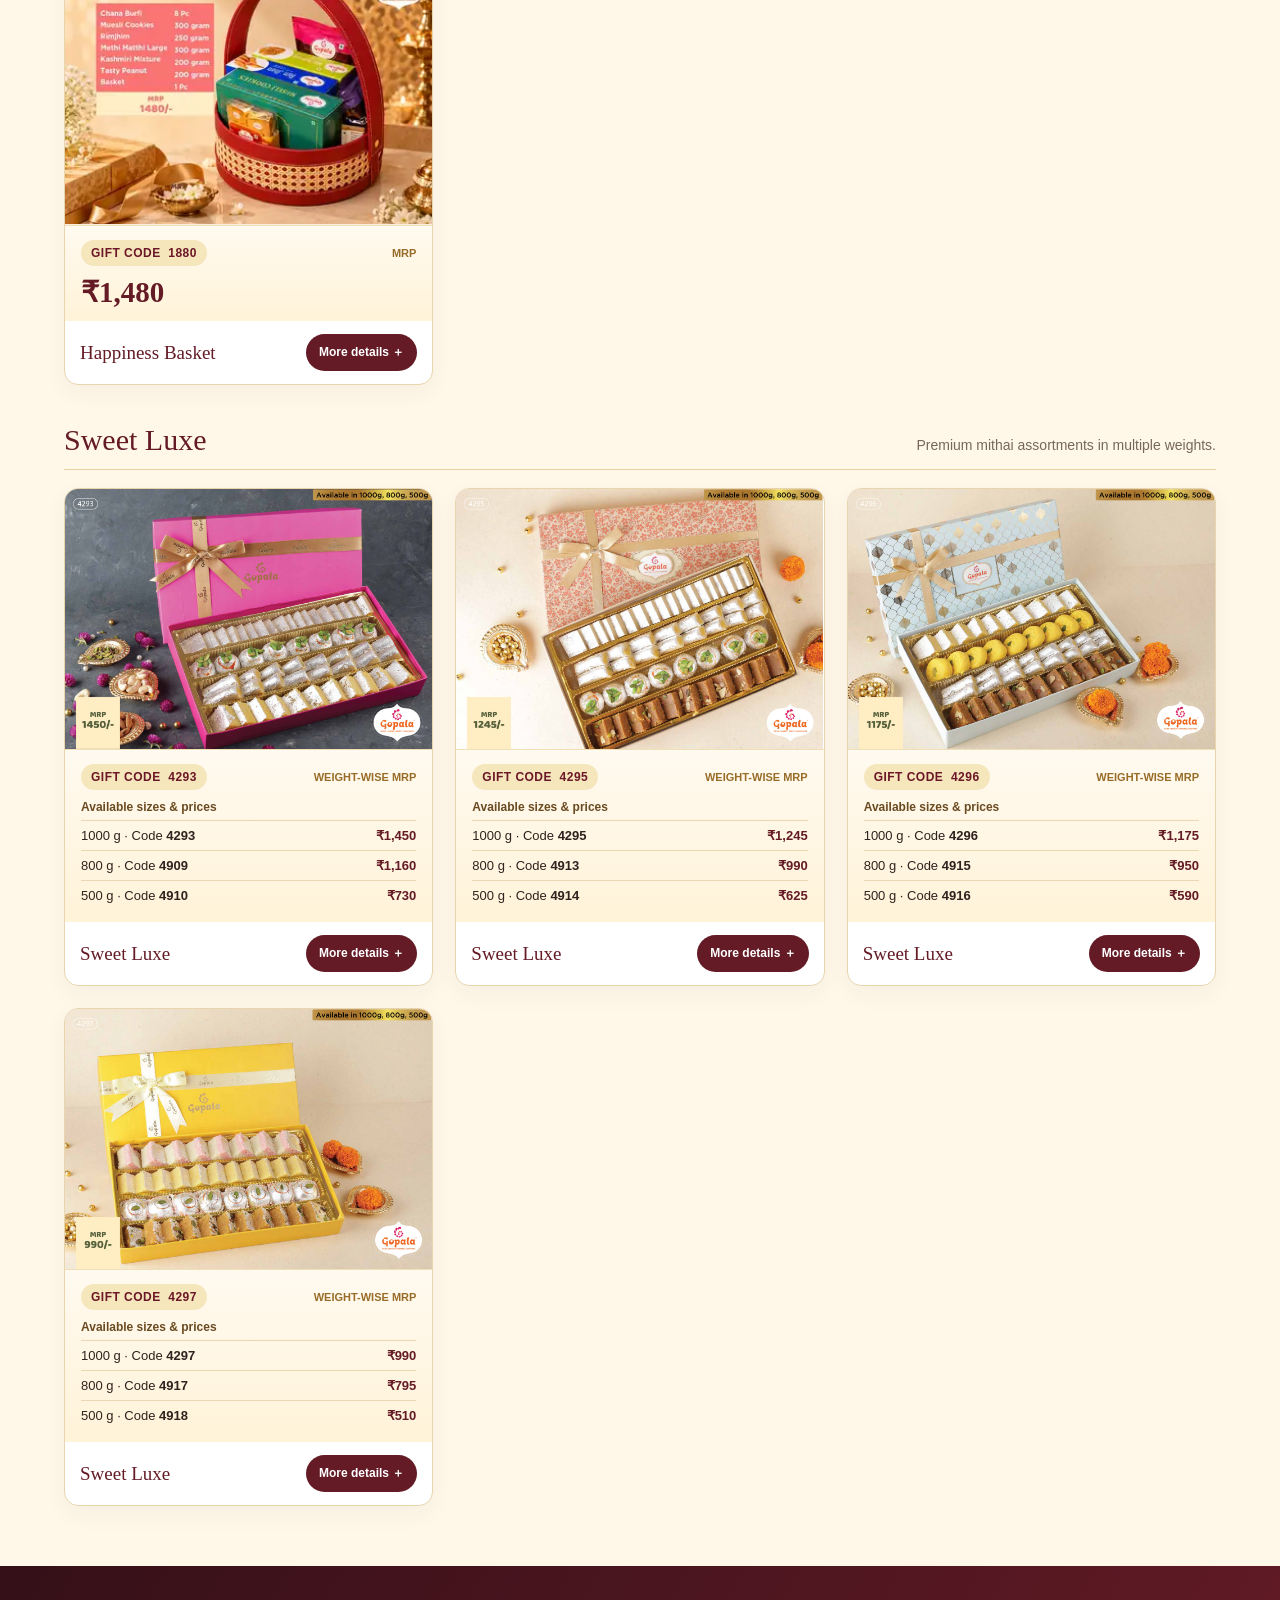
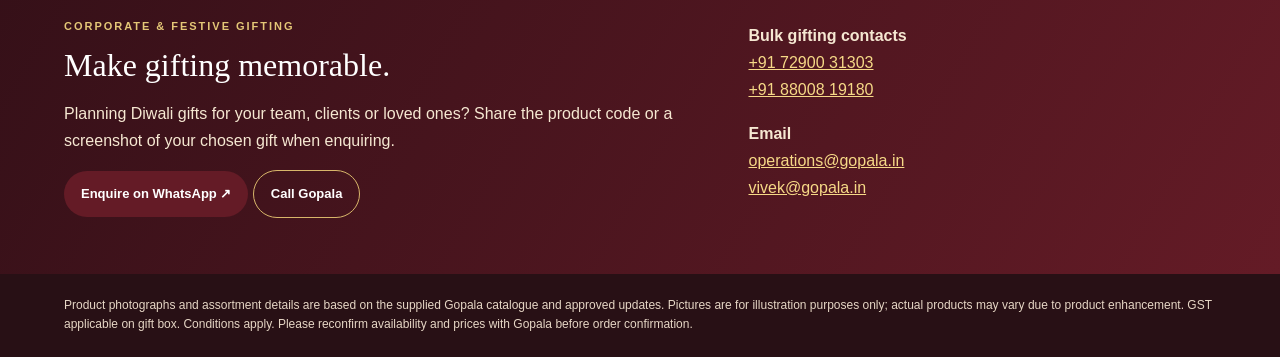
==== commit f60c03ff: "Replace blurry new product thumbnails with original catalogue photos" ====
--- a/Gopala_Diwali_2026_Web_Catalogue/index.html
+++ b/Gopala_Diwali_2026_Web_Catalogue/index.html
@@ -9,7 +9,26 @@
 </style></head><body><div class="top">✦ &nbsp; Gopala · Diwali Gifting Collection 2026 · Made for moments worth celebrating &nbsp; ✦</div><header><div class="brand-row"><img class="brand-logo" src="gopala-logo.png" alt="Gopala — Dairy, Bakery, Sweets, Savouries"><p><b>Diwali Gifting Collection 2026</b><br>Dairy · Bakery · Sweets · Savouries</p></div></header><section class="hero"><div><p class="eyebrow">✨ The festive gifting edit · 2026 ✨</p><h1>Bring home the joy of Diwali.</h1><p>Thoughtfully curated festive gifts, timeless Indian sweets, premium dry fruits and savoury favourites — made for sharing happiness with family, friends and teams.</p><p><a class="btn" href="#collections">Explore collection ↓</a> &nbsp; <a class="btn alt" href="#bulk-orders">Bulk gifting enquiries</a></p></div><img src="pages/page-01.jpg" alt="Gopala festive gifting collection cover"></section><nav aria-label="Collection navigation"><a href="#collections">All collections</a><a href="#treasured-treat">Treasured Treat</a><a href="#elegante">Elegante Collection</a><a href="#healthy-galore">Healthy Galore</a><a href="#crystal">Crystal Collection</a><a href="#happiness-basket">Happiness Basket</a><a href="#sweet-luxe">Sweet Luxe</a></nav><main id="collections"><div class="intro"><div><h2>Explore the collection</h2><p>Gift codes, prices and weight-wise options are shown clearly for easy ordering.</p></div><input id="search" class="search" type="search" placeholder="Search collection or gift code…" aria-label="Search catalogue"></div><div id="catalogue"></div><p id="empty" class="empty">No matching products found. Try another search.</p></main><section class="contact" id="bulk-orders"><div><p class="eyebrow" style="color:#e4c777">Corporate & festive gifting</p><h2>Make gifting memorable.</h2><p>Planning Diwali gifts for your team, clients or loved ones? Share the product code or a screenshot of your chosen gift when enquiring.</p><p><a class="btn" href="https://wa.me/917290031303?text=Hello%20Gopala%2C%20I%27m%20interested%20in%20the%20Diwali%202026%20gifting%20collection.%20Please%20share%20bulk%20ordering%20details.">Enquire on WhatsApp ↗</a> <a class="btn alt" href="tel:+917290031303">Call Gopala</a></p></div><div><p><b>Bulk gifting contacts</b><br><a href="tel:+917290031303">+91 72900 31303</a><br><a href="tel:+918800819180">+91 88008 19180</a></p><p><b>Email</b><br><a href="mailto:operations@gopala.in">operations@gopala.in</a><br><a href="mailto:vivek@gopala.in">vivek@gopala.in</a></p></div></section><footer>Product photographs and assortment details are based on the supplied Gopala catalogue and approved updates. Pictures are for illustration purposes only; actual products may vary due to product enhancement. GST applicable on gift box. Conditions apply. Please reconfirm availability and prices with Gopala before order confirmation.</footer><a class="whatsapp-float" href="https://wa.me/917290031303?text=Hello%20Gopala%2C%20I%27m%20interested%20in%20the%20Diwali%202026%20gifting%20collection.%20Please%20share%20more%20details." target="_blank" rel="noopener" aria-label="Message Gopala on WhatsApp"><span class="wa-icon">◉</span><span>Chat on WhatsApp</span></a><script>
 const sections=[{"name":"Treasured Treat","pages":[4,5,6,7,8,9,10,11,35],"slug":"treasured-treat","desc":"Premium nut, trail-mix and savoury gift boxes."},{"name":"Elegante Collection","pages":[13,15],"slug":"elegante","desc":"Elegant assorted sweets, bites and premium gifting boxes."},{"name":"Healthy Galore","pages":[18,19,20],"slug":"healthy-galore","desc":"Curated dry fruits and roasted nut assortments."},{"name":"Crystal Collection","pages":[21,22,23,24,25],"slug":"crystal","desc":"Baklawa and fruit tart assortments in crystal boxes."},{"name":"Happiness Basket","pages":[27,29,31,34],"slug":"happiness-basket","desc":"A festive basket of sweets, cookies and savoury favourites."},{"name":"Sweet Luxe","pages":[34,36,38,40],"slug":"sweet-luxe","desc":"Premium mithai assortments in multiple weights."}];
 const products=[{"section":"Treasured Treat","slug":"treasured-treat","page":4,"detailPage":4,"image":"pages/page-04.jpg","detailImage":"pages/page-04.jpg","code":"4902","price":1150,"contents":["Nutty Cranberry Cluster — 150 g","Coco Nutty Cluster/Spicy Nutty Cluster — 150 g","Kashmiri Mixture — 200 g","Box — 1 pc"],"art":"tt-4902-200g","sourcePage":4,"detailSourcePage":4},{"section":"Treasured Treat","slug":"treasured-treat","page":5,"detailPage":5,"image":"pages/page-05.jpg","detailImage":"pages/page-05.jpg","code":"4902","price":1150,"contents":["Kashmiri Mixture — 200 g","Nutty Cranberry Cluster — 150 g","Coco Nutty Cluster — 150 g","Box — 1 pc"],"art":"tt-previous-4275-now-4902","sourcePage":5,"detailSourcePage":5},{"section":"Treasured Treat","slug":"treasured-treat","page":6,"detailPage":6,"image":"pages/page-06.jpg","detailImage":"pages/page-06.jpg","code":"4903","price":1295,"sourcePage":6,"detailSourcePage":6,"contents":["Nutty Cranberry Cluster — 150 g","Coco Nutty Cluster/Spicy Nutty Cluster — 150 g","Trail Mix — 200 g","Box — 1 pc"]},{"section":"Treasured Treat","slug":"treasured-treat","page":7,"detailPage":7,"image":"pages/page-07.jpg","detailImage":"pages/page-07.jpg","code":"4920","price":1395,"contents":["Kashmiri Mixture — 200 g","Nutty Cranberry Cluster — 150 g","Trail Mix — 200 g","Coco Nutty Cluster — 150 g","Box — 1 pc"],"art":"tt-4920-orange-box","sourcePage":7,"detailSourcePage":7},{"section":"Treasured Treat","slug":"treasured-treat","page":8,"detailPage":8,"image":"pages/page-08.jpg","detailImage":"pages/page-08.jpg","code":"4920","price":1395,"contents":["Kashmiri Mixture — 200 g","Cranberry Cluster — 150 g","Coco Nutty Cluster — 150 g","Nut Stick cookies — 200 g","Box — 1 pc"],"art":"tt-4920-purple-box","sourcePage":8,"detailSourcePage":8},{"section":"Treasured Treat","slug":"treasured-treat","page":9,"detailPage":9,"image":"pages/page-09.jpg","detailImage":"pages/page-09.jpg","code":"4920","price":1395,"contents":["Kashmiri Mixture — 200 g","Spicy Nutty Cluster — 150 g","Coco Nutty Cluster — 150 g","Trail Mix — 200 g","Box — 1 pc"],"art":"tt-4920-peacock-box","sourcePage":9,"detailSourcePage":9},{"section":"Treasured Treat","slug":"treasured-treat","page":10,"detailPage":10,"image":"pages/page-10.jpg","detailImage":"pages/page-10.jpg","code":"4920","price":1395,"contents":["Kashmiri Mixture — 200 g","Nutty Cranberry Cluster — 150 g","Coco Nutty Cluster — 200 g","Trail Mix — 200 g","Box — 1 pc"],"art":"tt-4920-pink-box","sourcePage":10,"detailSourcePage":10},{"section":"Treasured Treat","slug":"treasured-treat","page":11,"detailPage":11,"image":"pages/page-11.jpg","detailImage":"pages/page-11.jpg","code":"","price":1200,"contents":["Kashmiri Mixture — 200 g","Cranberry Cluster — 150 g","Spicy Nutty Cluster — 150 g","Milko bite — 150 g","Box — 1 pc"],"newProduct":true},{"section":"Elegante Collection","slug":"elegante","page":13,"detailPage":14,"image":"pages/page-13.jpg","detailImage":"pages/page-14.jpg","code":"4282","price":2295,"sourcePage":12,"detailSourcePage":13,"contents":["Spicy Nutty Cluster — 150 g","Kashmiri Mixture — 150 g","Roasted Almond — 200 g","Badam Laddu — 4 pcs","Dry Fruit Laddu — 4 pcs","Chocolate Bite — 4 pcs","Mewa Bite — 4 pcs","Box — 1 pc"]},{"section":"Elegante Collection","slug":"elegante","page":15,"detailPage":16,"image":"pages/page-15.jpg","detailImage":"pages/page-16.jpg","code":"4279","price":2050,"sourcePage":14,"detailSourcePage":15,"contents":["Spicy Nutty Cluster — 150 g","Kashmiri Mixture — 150 g","Nut Stick Cookies — 150 g","Milko Bite — 150 g","Chana Burfi — 8 pcs","Badam Laddu — 5 pcs","Dry Fruit Laddu — 5 pcs","Box — 1 pc"]},{"section":"Healthy Galore","slug":"healthy-galore","page":18,"detailPage":18,"image":"pages/page-18.jpg","detailImage":"pages/page-18.jpg","code":"4625","price":1890,"sourcePage":17,"detailSourcePage":17,"contents":["Kaju — 200 g","Badam — 200 g","Pista Dodhi — 150 g","Kishmish — 250 g","Walnut — 80 g","Tray — 1 pc"]},{"section":"Healthy Galore","slug":"healthy-galore","page":19,"detailPage":19,"image":"pages/page-19.jpg","detailImage":"pages/page-19.jpg","code":"541","price":1350,"contents":["Kaju — 150 g","Badam — 180 g","Pista Dodhi — 120 g","Kishmish — 200 g","Box — 1 pc"],"art":"healthy-541-1350","sourcePage":18,"detailSourcePage":18},{"section":"Crystal Collection","slug":"crystal","page":21,"detailPage":21,"image":"pages/page-21.jpg","detailImage":"pages/page-21.jpg","code":"4648","price":495,"sourcePage":20,"detailSourcePage":20,"contents":["Pyramid Baklawa — 3 pcs","Ring Baklawa — 3 pcs","Square Baklawa — 3 pcs","Crystal Box — 1 pc"]},{"section":"Crystal Collection","slug":"crystal","page":22,"detailPage":22,"image":"pages/page-22.jpg","detailImage":"pages/page-22.jpg","code":"4649","price":790,"sourcePage":21,"detailSourcePage":21,"contents":["Pyramid Baklawa — 5 pcs","Ring Baklawa — 5 pcs","Square Baklawa — 5 pcs","Crystal Box — 1 pc"]},{"section":"Crystal Collection","slug":"crystal","page":23,"detailPage":23,"image":"pages/page-23.jpg","detailImage":"pages/page-23.jpg","code":"4650","price":450,"sourcePage":22,"detailSourcePage":22,"contents":["Kiwi Tart — 3 pcs","Mango Tart — 3 pcs","Mix Dry Fruit Tart — 3 pcs","Crystal Box — 1 pc"]},{"section":"Crystal Collection","slug":"crystal","page":24,"detailPage":24,"image":"pages/page-24.jpg","detailImage":"pages/page-24.jpg","code":"4651","price":725,"sourcePage":23,"detailSourcePage":23,"contents":["Kiwi Tart — 5 pcs","Mango Tart — 5 pcs","Mix Dry Fruit Tart — 5 pcs","Crystal Box — 1 pc"]},{"section":"Crystal Collection","slug":"crystal","page":25,"detailPage":25,"image":"pages/page-25.jpg","detailImage":"pages/page-25.jpg","code":"4653","price":1125,"sourcePage":24,"detailSourcePage":24,"contents":["Kiwi Tart — 5 pcs","Mango Tart — 5 pcs","Pyramid Baklawa — 5 pcs","Ring Baklawa — 5 pcs","Square Baklawa — 5 pcs","Crystal Box — 1 pc"]},{"section":"Happiness Basket","slug":"happiness-basket","page":27,"detailPage":28,"image":"pages/page-27.jpg","detailImage":"pages/page-28.jpg","code":"4291","price":1750,"art":"hb-4291-1750","sourcePage":26,"detailSourcePage":27,"contents":["Dodha Burfi 500 gm/Besan Burfi 500 gm — 1 pkt","Muesli Cookies 300 gm — 1 pkt","Namak Para 250 gm — 1 pkt","Gol Matthi 300 gm — 1 pkt","Makhana Sea Salt 70 gm — 1 pkt","Badam Laccha 200 gm/Kashmiri Mixture 200 gm — 1 pkt","Lite Chirwa 150 gm — 1 pkt","Bhujiya 200 gm — 1 pkt","Basket — 1 pc"]},{"section":"Happiness Basket","slug":"happiness-basket","page":29,"detailPage":30,"image":"pages/page-29.jpg","detailImage":"pages/page-30.jpg","code":"939","price":1380,"sourcePage":28,"detailSourcePage":29,"contents":["Dodha Burfi 500 gm/Besan Burfi 500 gm — 1 pkt","Muesli Cookies 300 gm — 1 pkt","Namak Para 250 gm — 1 pkt","Gol Matthi 300 gm — 1 pkt","Kashmiri Mixture 200 gm — 1 pkt","Badam Laccha 200 gm — 1 pkt","Basket — 1 pc"]},{"section":"Happiness Basket","slug":"happiness-basket","page":31,"detailPage":32,"image":"pages/page-31.jpg","detailImage":"pages/page-32.jpg","code":"1580","price":1250,"art":"hb-1580-1250","sourcePage":30,"detailSourcePage":31,"contents":["Besan Laddu 500 gm/Panjiri Laddu 500 gm — 1 pkt","Namak Para 250 gm — 1 pkt","Choco Chips Cookies 300 gm — 1 pkt","Kashmiri Mixture 200 gm — 1 pkt","Badam Laccha 200 gm — 1 pkt","Basket — 1 pc"]},{"section":"Sweet Luxe","slug":"sweet-luxe","page":34,"detailPage":35,"image":"pages/page-34.jpg","detailImage":"pages/page-35.jpg","code":"4293","price":1450,"weights":[{"weight":"1000 g","code":"4293","price":1450},{"weight":"800 g","code":"4909","price":1160},{"weight":"500 g","code":"4910","price":730}],"sourcePage":33,"detailSourcePage":34,"contents":["Kaju Kalash — 250 g","Kaju Burfi — 250 g","Kaju Roll — 250 g","Badam Burfi — 250 g","Box — 1 pc"]},{"section":"Sweet Luxe","slug":"sweet-luxe","page":36,"detailPage":37,"image":"pages/page-36.jpg","detailImage":"pages/page-37.jpg","code":"4295","price":1245,"weights":[{"weight":"1000 g","code":"4295","price":1245},{"weight":"800 g","code":"4913","price":990},{"weight":"500 g","code":"4914","price":625}],"sourcePage":35,"detailSourcePage":36,"contents":["Kaju Kalash — 250 g","Kaju Burfi — 250 g","Kaju Roll — 250 g","Besan Burfi — 250 g","Box — 1 pc"]},{"section":"Sweet Luxe","slug":"sweet-luxe","page":38,"detailPage":39,"image":"pages/page-38.jpg","detailImage":"pages/page-39.jpg","code":"4296","price":1175,"weights":[{"weight":"1000 g","code":"4296","price":1175},{"weight":"800 g","code":"4915","price":950},{"weight":"500 g","code":"4916","price":590}],"sourcePage":37,"detailSourcePage":38,"contents":["Kaju Roll — 250 g","Badam Burfi — 250 g","Besan Burfi — 250 g","Kesar Peda — 250 g","Box — 1 pc"]},{"section":"Sweet Luxe","slug":"sweet-luxe","page":40,"detailPage":41,"image":"pages/page-40.jpg","detailImage":"pages/page-41.jpg","code":"4297","price":990,"weights":[{"weight":"1000 g","code":"4297","price":990},{"weight":"800 g","code":"4917","price":795},{"weight":"500 g","code":"4918","price":510}],"sourcePage":39,"detailSourcePage":40,"contents":["Kheer Kadam — 250 g","Badam Burfi — 250 g","Coconut Burfi — 250 g","Moongdal Burfi — 250 g","Box — 1 pc"]},{"section":"Healthy Galore","slug":"healthy-galore","page":20,"detailPage":20,"image":"pages/page-20.jpg","detailImage":"pages/page-20.jpg","code":"4908","price":1450,"contents":["Kaju — 100 g","Badam — 120 g","Pista Dodhi — 80 g","Kishmish — 150 g","Walnut — 80 g","Kiwi — 130 g","Tray — 1 pc"],"art":"healthy-4908-tray","sourcePage":19,"detailSourcePage":19},{"section":"Happiness Basket","slug":"happiness-basket","page":34,"detailPage":34,"image":"pages/page-34.jpg","detailImage":"pages/page-34.jpg","code":"1880","price":1480,"contents":["Chana Burfi — 8 pcs","Muesli Cookies — 300 g","Rimjhim — 250 g","Methi Matthi Large — 300 g","Kashmiri Mixture — 200 g","Tasty Peanut — 200 g","Basket — 1 pc"],"art":"hb-1880-red-basket","sourcePage":33,"detailSourcePage":33},{"section":"Treasured Treat","slug":"treasured-treat","page":35,"detailPage":35,"image":"pages/page-35.jpg","detailImage":"pages/page-35.jpg","code":"4300","price":1990,"contents":["Nutty Cranberry Cluster — 200 g","Coco Seeds Cluster — 200 g","Coco Nutty Cluster — 200 g","Spicy Nutty Cluster — 200 g"],"art":"tt-4300-cluster-jars","sourcePage":34,"detailSourcePage":34}];
+
+/* Original, catalogue-sourced photos for newly added products. Existing product imagery is unchanged. */
+const newProductImageChunks={
+ "4908":["new-products/base64/4908-01.txt","new-products/base64/4908-02.txt"],
+ "1880":["new-products/base64/1880-01.txt","new-products/base64/1880-02.txt","new-products/base64/1880-03.txt"],
+ "4300":["new-products/base64/4300-01.txt","new-products/base64/4300-02.txt","new-products/base64/4300-03.txt","new-products/base64/4300-04.txt"]
+};
+async function hydrateNewProductImages(){
+ await Promise.all(Object.entries(newProductImageChunks).map(async ([code,paths])=>{
+  const pieces=await Promise.all(paths.map(async path=>{
+   const response=await fetch(path,{cache:'force-cache'});
+   if(!response.ok) throw new Error('Could not load original catalogue image data: '+path);
+   return (await response.text()).trim();
+  }));
+  const product=products.find(p=>String(p.code)===code);
+  if(product){product.image='data:image/webp;base64,'+pieces.join('');product.detailImage=product.image;}
+ }));
+ render();
+}
 const root=document.getElementById('catalogue');
 function money(n){return '₹'+Number(n).toLocaleString('en-IN')}
-function render(){const q=document.getElementById('search').value.trim().toLowerCase();root.innerHTML='';let count=0;sections.forEach(s=>{const items=products.filter(p=>p.slug===s.slug&&(!q||s.name.toLowerCase().includes(q)||s.desc.toLowerCase().includes(q)||String(p.code||'').includes(q)||p.contents?.join(' ').toLowerCase().includes(q)));if(!items.length)return;count+=items.length;const sec=document.createElement('section');sec.className='section';sec.id=s.slug;const head=document.createElement('div');head.className='section-head';head.innerHTML=`<h3>${s.name}</h3><p>${s.desc}</p>`;sec.appendChild(head);const grid=document.createElement('div');grid.className='grid';items.forEach(p=>{const card=document.createElement('article');card.className='card';const art=p.image;const detail=p.detailImage;const imageFix=String(p.code)==="4625"?'<span class="photo-label-fix fix-4625">Pista Dodhi</span>':String(p.code)==="541"?'<span class="photo-label-fix fix-541"><span>Kaju</span><span>Badam</span></span>':'';const code=p.code?`GIFT CODE&nbsp; ${p.code}`:'GIFT CODE&nbsp; —';const prices=p.weights?`<div class="weight-prices"><div class="weight-heading">Available sizes &amp; prices</div>${p.weights.map(w=>`<div class="price-line"><span>${w.weight} · Code <b>${w.code}</b></span><strong>${money(w.price)}</strong></div>`).join('')}</div>`:`<div class="price-main">${money(p.price)}</div>`;const contents=p.contents?.length?`<ul class="overlay-contents">${p.contents.map(c=>`<li>${c}</li>`).join('')}</ul>`:'<p>See product details in the original catalogue.</p>';const belowContents=p.contents?.length?`<ul class="contents">${p.contents.map(c=>`<li>${c}</li>`).join('')}</ul>`:'';const weightNote=p.weights?`<div class="detail-meta">${p.weights.map(w=>`${w.weight}: ${money(w.price)} (Code ${w.code})`).join(' · ')}</div>`:'';card.innerHTML=`<div class="product-visual image-frame"><img loading="lazy" src="${art}" alt="${s.name} gift product">${imageFix}</div><div class="product-info"><div class="product-code-row"><span class="product-code">${code}</span><span class="price-label">${p.weights?'Weight-wise MRP':'MRP'}</span></div>${prices}</div><div class="product-actions"><b>${s.name}</b><button class="more-btn" type="button" aria-expanded="false">More details ＋</button></div><div class="detail-below"><h4 class="detail-heading">${s.name} — Product details</h4><div class="detail-meta">${code.replace('&nbsp;',' ')} · ${p.weights?'Available in multiple weights':money(p.price)}</div>${weightNote}${belowContents||'<p>Product contents as shown in the original catalogue.</p>'}</div>`;const more=card.querySelector('.more-btn');more.addEventListener('click',()=>{const open=card.classList.toggle('details-expanded');more.setAttribute('aria-expanded',String(open));more.textContent=open?'Hide details −':'More details ＋';});grid.appendChild(card)});sec.appendChild(grid);root.appendChild(sec)});document.getElementById('empty').style.display=count?'none':'block'}document.getElementById('search').addEventListener('input',render);render();
+function render(){const q=document.getElementById('search').value.trim().toLowerCase();root.innerHTML='';let count=0;sections.forEach(s=>{const items=products.filter(p=>p.slug===s.slug&&(!q||s.name.toLowerCase().includes(q)||s.desc.toLowerCase().includes(q)||String(p.code||'').includes(q)||p.contents?.join(' ').toLowerCase().includes(q)));if(!items.length)return;count+=items.length;const sec=document.createElement('section');sec.className='section';sec.id=s.slug;const head=document.createElement('div');head.className='section-head';head.innerHTML=`<h3>${s.name}</h3><p>${s.desc}</p>`;sec.appendChild(head);const grid=document.createElement('div');grid.className='grid';items.forEach(p=>{const card=document.createElement('article');card.className='card';const art=p.image;const detail=p.detailImage;const imageFix=String(p.code)==="4625"?'<span class="photo-label-fix fix-4625">Pista Dodhi</span>':String(p.code)==="541"?'<span class="photo-label-fix fix-541"><span>Kaju</span><span>Badam</span></span>':'';const code=p.code?`GIFT CODE&nbsp; ${p.code}`:'GIFT CODE&nbsp; —';const prices=p.weights?`<div class="weight-prices"><div class="weight-heading">Available sizes &amp; prices</div>${p.weights.map(w=>`<div class="price-line"><span>${w.weight} · Code <b>${w.code}</b></span><strong>${money(w.price)}</strong></div>`).join('')}</div>`:`<div class="price-main">${money(p.price)}</div>`;const contents=p.contents?.length?`<ul class="overlay-contents">${p.contents.map(c=>`<li>${c}</li>`).join('')}</ul>`:'<p>See product details in the original catalogue.</p>';const belowContents=p.contents?.length?`<ul class="contents">${p.contents.map(c=>`<li>${c}</li>`).join('')}</ul>`:'';const weightNote=p.weights?`<div class="detail-meta">${p.weights.map(w=>`${w.weight}: ${money(w.price)} (Code ${w.code})`).join(' · ')}</div>`:'';card.innerHTML=`<div class="product-visual image-frame"><img loading="lazy" src="${art}" alt="${s.name} gift product">${imageFix}</div><div class="product-info"><div class="product-code-row"><span class="product-code">${code}</span><span class="price-label">${p.weights?'Weight-wise MRP':'MRP'}</span></div>${prices}</div><div class="product-actions"><b>${s.name}</b><button class="more-btn" type="button" aria-expanded="false">More details ＋</button></div><div class="detail-below"><h4 class="detail-heading">${s.name} — Product details</h4><div class="detail-meta">${code.replace('&nbsp;',' ')} · ${p.weights?'Available in multiple weights':money(p.price)}</div>${weightNote}${belowContents||'<p>Product contents as shown in the original catalogue.</p>'}</div>`;const more=card.querySelector('.more-btn');more.addEventListener('click',()=>{const open=card.classList.toggle('details-expanded');more.setAttribute('aria-expanded',String(open));more.textContent=open?'Hide details −':'More details ＋';});grid.appendChild(card)});sec.appendChild(grid);root.appendChild(sec)});document.getElementById('empty').style.display=count?'none':'block'}document.getElementById('search').addEventListener('input',render);render();hydrateNewProductImages().catch(error=>console.error('Could not sharpen new catalogue product photos',error));
 </script></body></html>
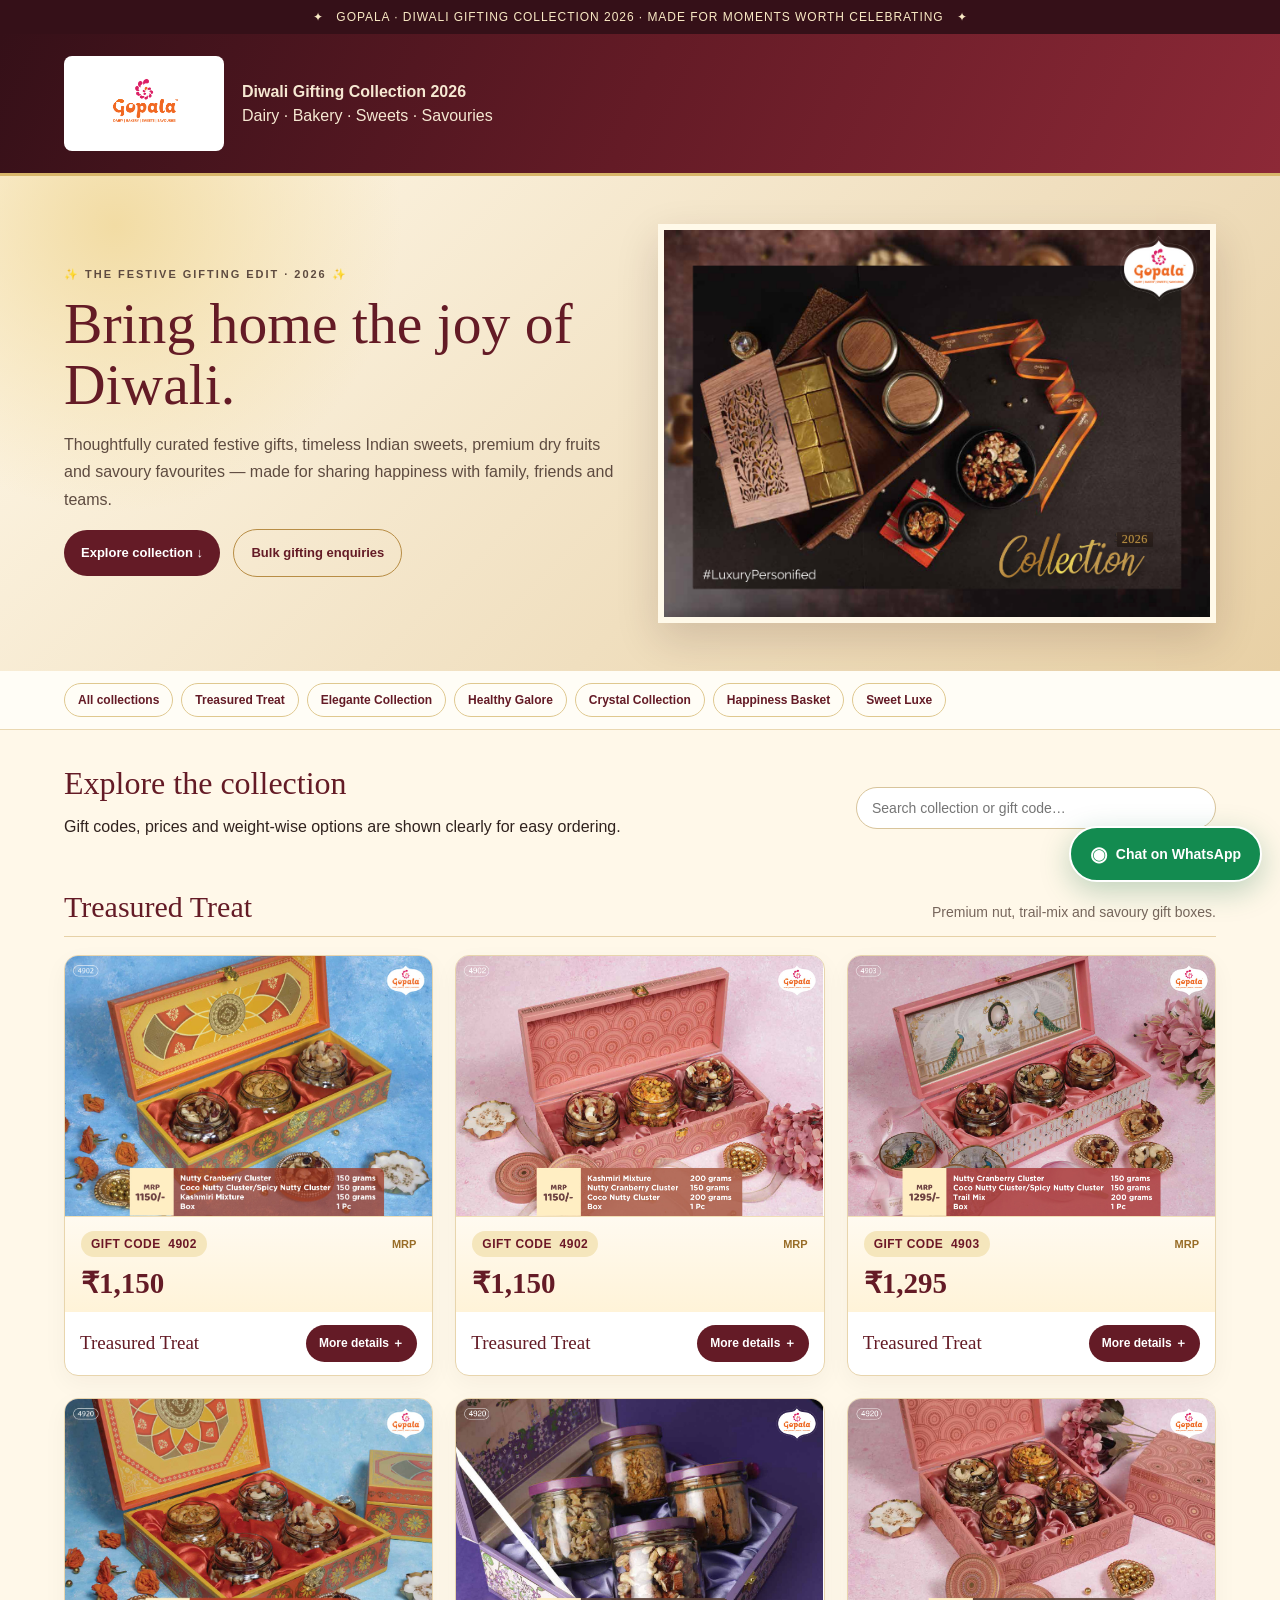
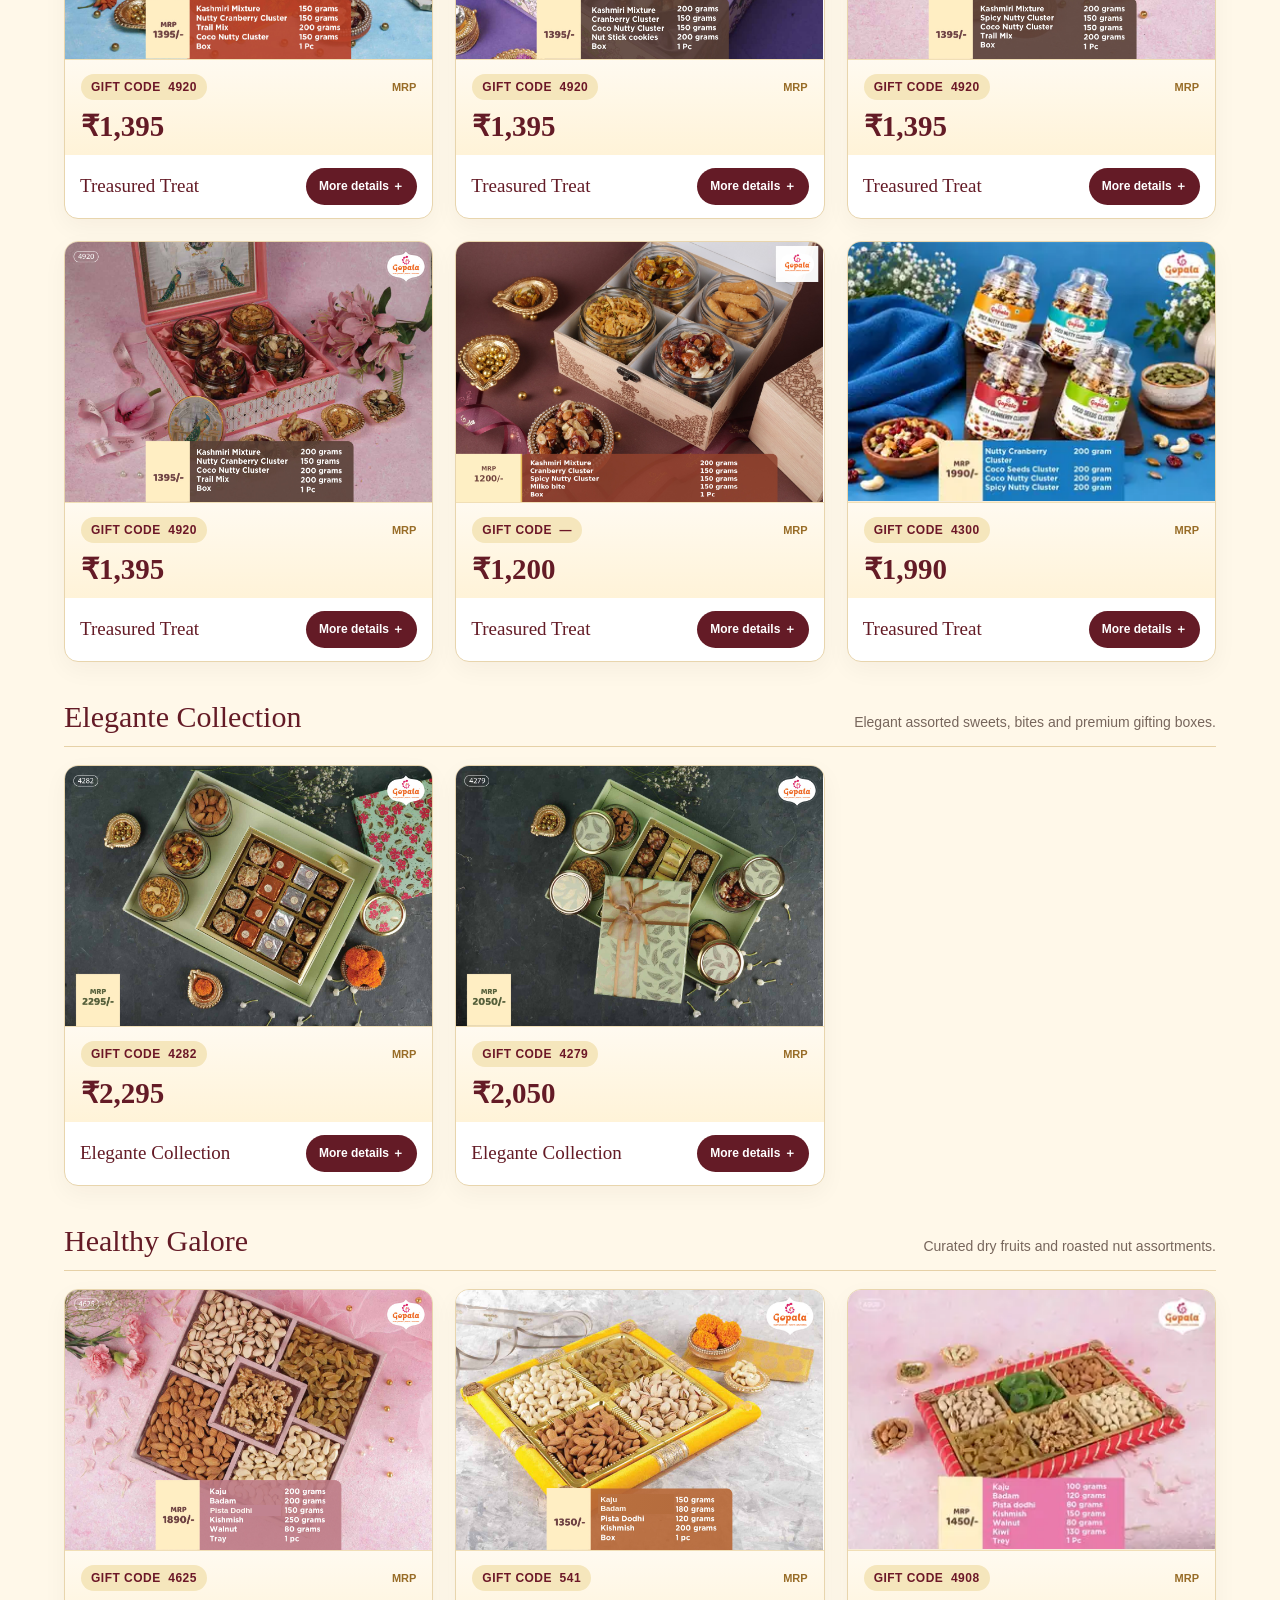
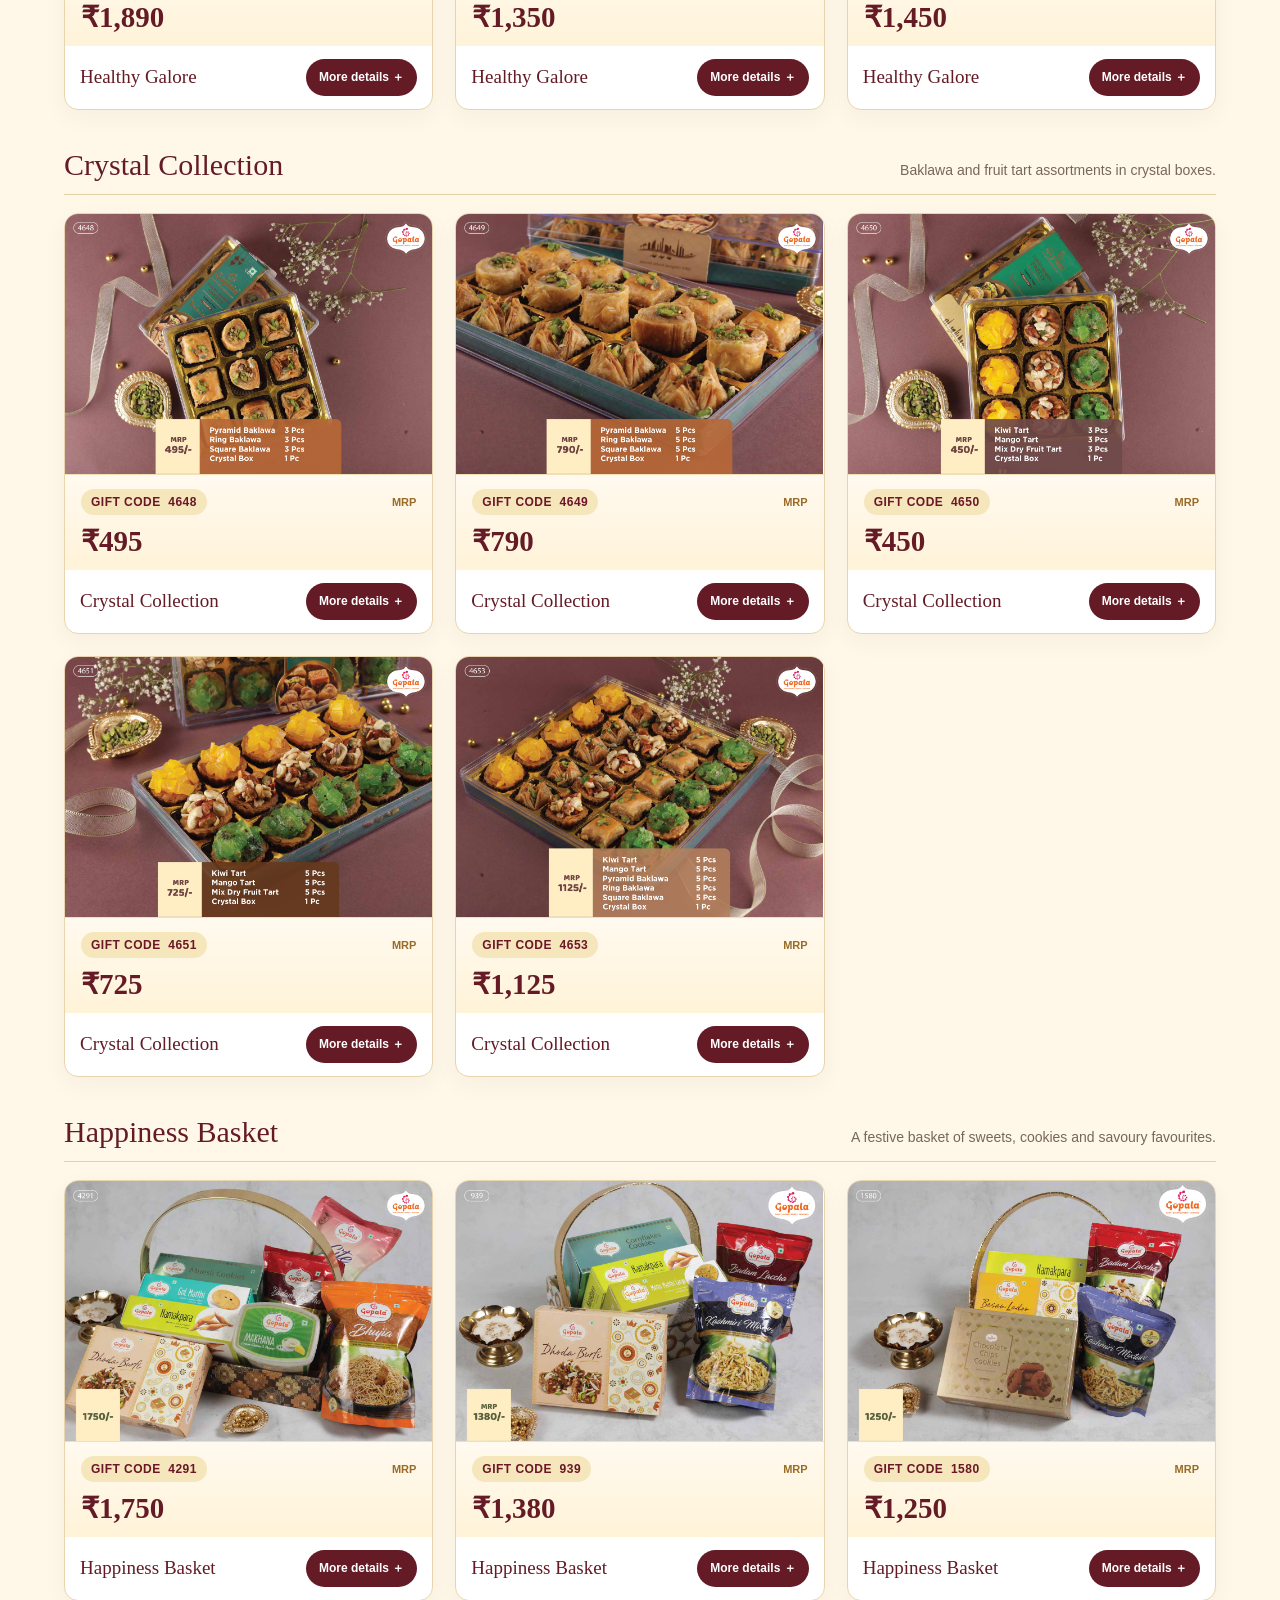
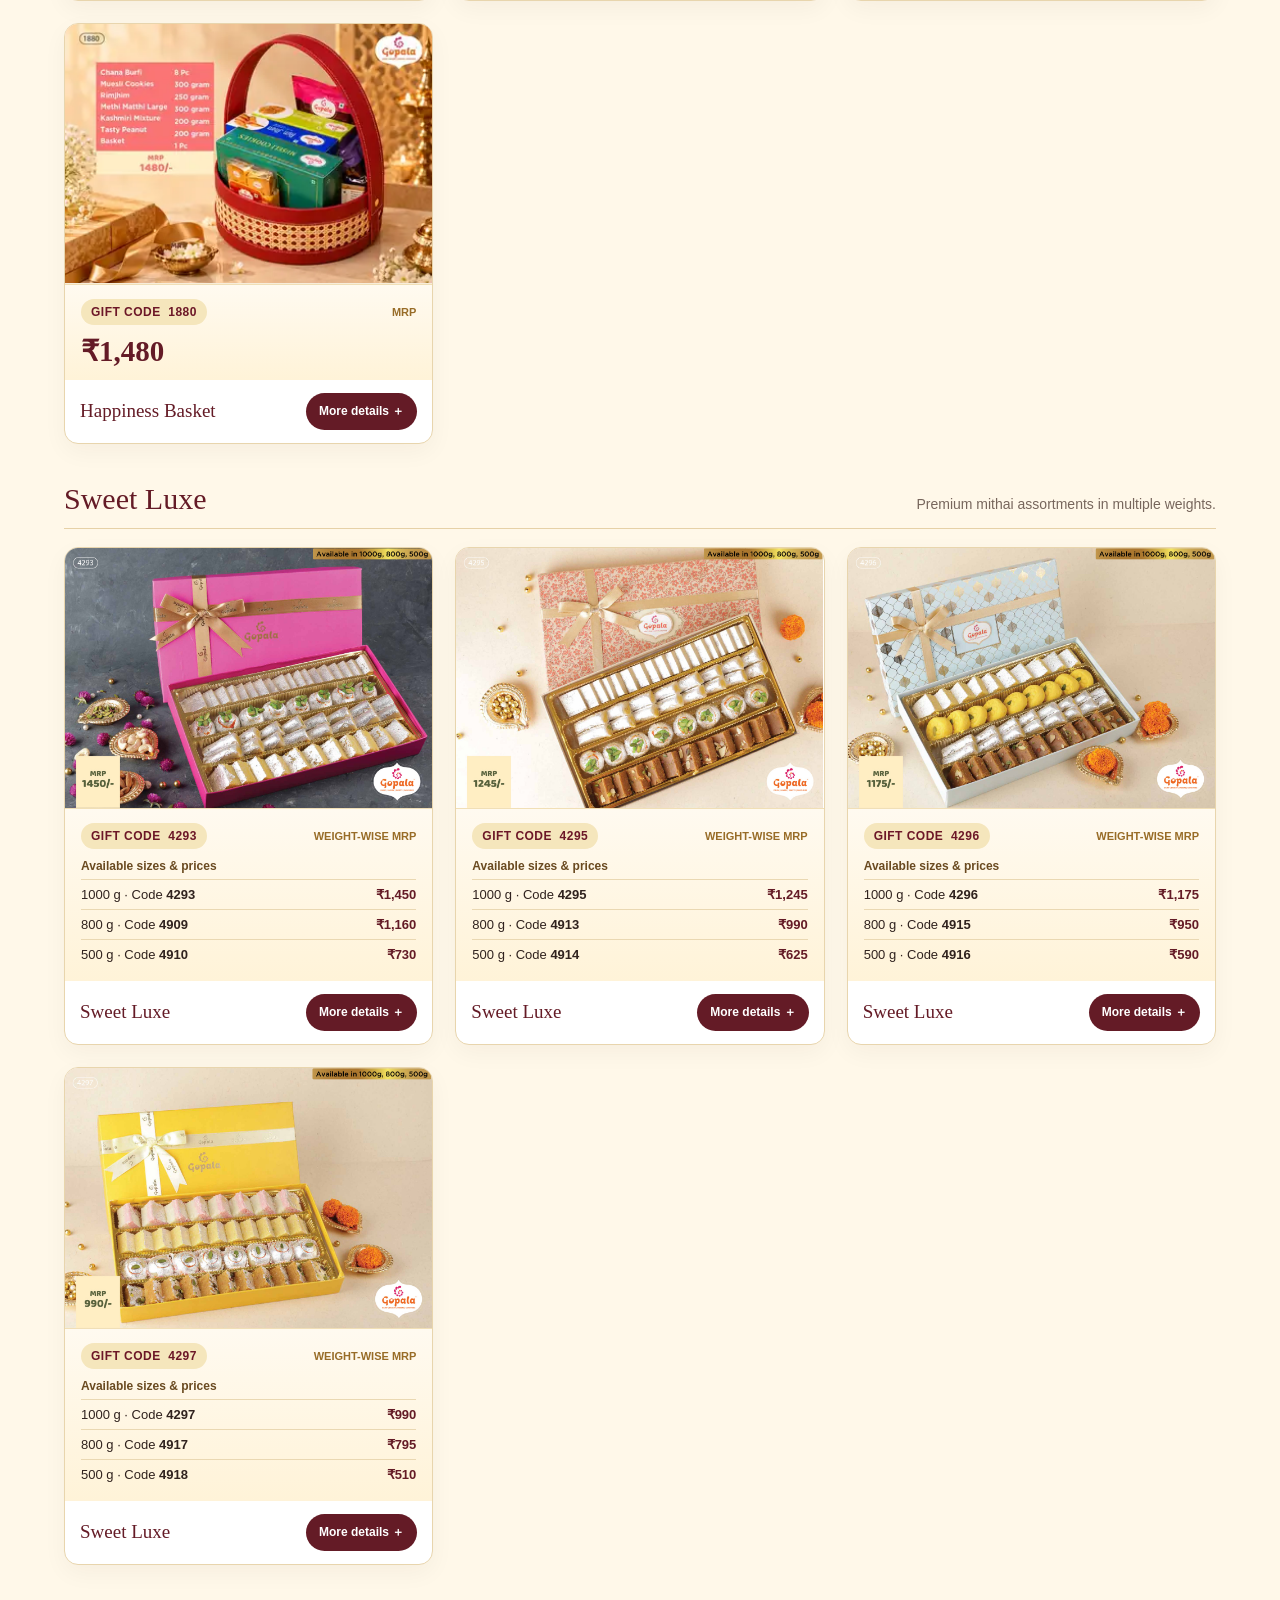
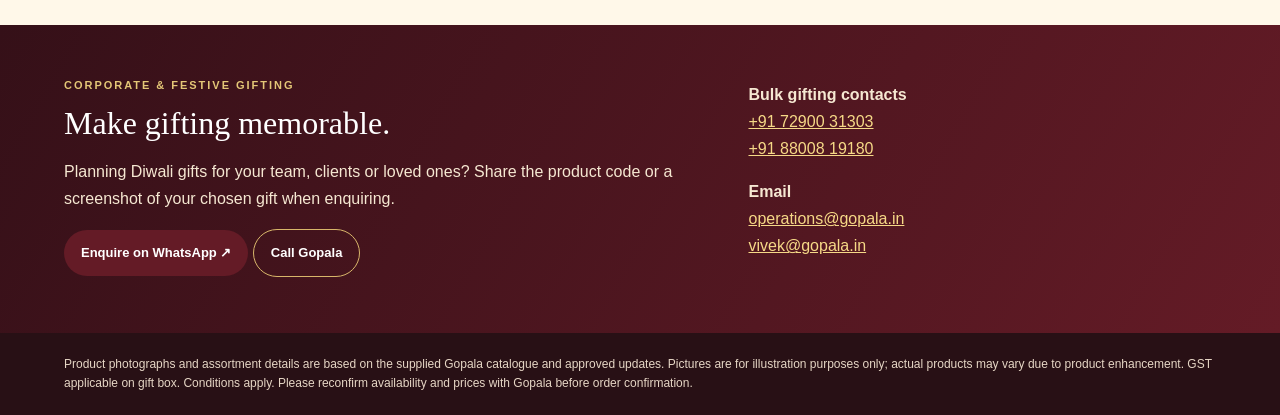
==== commit 6f22e31b: "Update cover year to 2026 and correct gift code 4282 contents" ====
--- a/Gopala_Diwali_2026_Web_Catalogue/index.html
+++ b/Gopala_Diwali_2026_Web_Catalogue/index.html
@@ -1,14 +1,14 @@
 <!doctype html><html lang="en"><head><meta charset="utf-8"><meta name="viewport" content="width=device-width,initial-scale=1"><meta name="theme-color" content="#641b26"><title>Gopala | Diwali Gifting Collection 2026</title><style>
-:root{--wine:#641b26;--dark:#351018;--gold:#d8b66a;--goldlight:#f6e7b7;--cream:#fff8e9;--ink:#30221e;--muted:#77665c;--line:#ead8b2}*{box-sizing:border-box}html{scroll-behavior:smooth;scroll-padding-top:88px}body{margin:0;background:var(--cream);color:var(--ink);font-family:Inter,Arial,sans-serif}.top{background:var(--dark);color:#f9e9c4;text-align:center;padding:10px;font-size:12px;letter-spacing:.08em;text-transform:uppercase}header{background:linear-gradient(115deg,var(--dark),var(--wine),#8d2937);color:#fff;padding:22px 5vw;border-bottom:3px solid var(--gold)}.brand-row{display:flex;align-items:center;gap:18px}.brand-logo{width:160px;max-height:95px;object-fit:contain;background:#fff;padding:7px;border-radius:8px}.brand-row p{line-height:1.5;color:#f6e8d2}.hero{display:grid;grid-template-columns:1fr 1fr;gap:35px;align-items:center;padding:48px 5vw;background:radial-gradient(circle at 9% 10%,#f2dca4 0,transparent 23%),linear-gradient(135deg,#fff8e8,#f0dfbf 60%,#e8d0a5)}.hero h1{font:500 clamp(34px,4.5vw,60px)/1.05 Georgia,serif;color:var(--wine);margin:8px 0 15px}.hero p{line-height:1.7;color:#5e4b40}.hero img{width:100%;max-height:340px;object-fit:cover;border:6px solid #fff9e9;box-shadow:0 16px 40px #35101828}.eyebrow{font-size:11px;letter-spacing:.18em;text-transform:uppercase;color:#936d2d;font-weight:800}.btn{display:inline-block;padding:12px 17px;border-radius:24px;background:var(--wine);color:#fff;text-decoration:none;font-weight:700;font-size:13px}.btn.alt{background:transparent;color:var(--wine);border:1px solid #b88d45}nav{position:sticky;top:0;z-index:5;background:#fffdf7f2;backdrop-filter:blur(10px);border-bottom:1px solid var(--line);padding:12px 5vw;display:flex;gap:8px;overflow:auto}nav a{white-space:nowrap;text-decoration:none;border:1px solid #dfc88f;color:var(--wine);padding:9px 13px;border-radius:22px;font-size:12px;font-weight:700}nav a:hover{background:var(--wine);color:#fff}main{padding:35px 5vw 60px}.intro{display:flex;justify-content:space-between;gap:18px;align-items:center;flex-wrap:wrap}.intro h2,.contact h2{font:500 32px Georgia,serif;color:var(--wine);margin:0 0 8px}.search{width:min(360px,100%);padding:12px 15px;border:1px solid #d8c49b;border-radius:24px;background:white;font-size:14px}.section{margin-top:38px}.section-head{display:flex;justify-content:space-between;align-items:baseline;gap:15px;border-bottom:1px solid #e6d1a7;padding-bottom:12px;margin-bottom:18px;flex-wrap:wrap}.section-head h3{font:500 30px Georgia,serif;color:var(--wine);margin:0}.section-head p{margin:0;color:var(--muted);font-size:14px}.grid{display:grid;grid-template-columns:repeat(3,minmax(0,1fr));gap:22px}.card{background:#fff;border:1px solid #e8d5ad;border-radius:14px;overflow:hidden;box-shadow:0 8px 24px #3510180b;min-width:0}.product-visual{position:relative;display:block;width:100%;height:auto;min-height:260px;border:0;padding:0;background:#f7edda;cursor:default;overflow:hidden}.product-visual>img{width:100%;height:auto;max-height:520px;object-fit:contain;display:block;margin:auto}.detail-overlay{position:absolute;inset:0;background:rgba(53,16,24,.94);color:#fff8e9;display:flex;flex-direction:column;align-items:stretch;justify-content:center;opacity:0;pointer-events:none;transition:opacity .2s;padding:20px;text-align:left;overflow:auto}.overlay-title{font:500 23px Georgia,serif;color:#f6e7b7;margin-bottom:12px}.overlay-code{font-size:12px;font-weight:800;color:#f6d987;margin-bottom:8px}.overlay-price{font:700 24px Georgia,serif;color:#fff;margin-bottom:10px}.overlay-contents{font-size:13px;line-height:1.6;margin:0;padding-left:18px}.detail-hint{position:absolute;bottom:9px;left:10px;right:10px;text-align:center;background:#351018d9;color:white;border-radius:18px;padding:8px;font-size:11px;font-weight:800;letter-spacing:.04em}.card:hover .detail-overlay,.card.is-open .detail-overlay{display:none!important}.product-info{padding:14px 16px 12px;background:linear-gradient(180deg,#fffaf0,#fff3d8);border-top:1px solid #f1dfb6}.product-code-row{display:flex;justify-content:space-between;align-items:center;gap:10px}.product-code{display:inline-block;background:#f5e6bc;color:#6c1727;border-radius:18px;padding:6px 10px;font-size:12px;font-weight:900;letter-spacing:.04em}.price-label{font-size:11px;color:#986c27;font-weight:800;text-transform:uppercase}.price-main{font:700 29px Georgia,serif;color:var(--wine);margin-top:9px}.weight-prices{margin-top:10px}.weight-heading{font-size:12px;font-weight:800;color:#6a4a20;margin-bottom:6px}.price-line{display:flex;justify-content:space-between;gap:8px;border-top:1px solid #ead8b2;padding:7px 0;font-size:13px}.price-line strong{color:var(--wine)}.contents{margin:10px 0 0;padding:10px 0 0;border-top:1px solid #ead8b2;list-style:none;font-size:13px;color:#665247}.contents li{padding:3px 0}.detail-below .contents{margin:0;padding:0;border:0}.detail-below .detail-heading{font:500 20px Georgia,serif;color:var(--wine);margin:0 0 8px}.detail-below .detail-meta{font-size:13px;color:#665247;margin-bottom:8px}.product-actions{padding:13px 15px;display:flex;align-items:center;justify-content:space-between;gap:10px}.product-actions b{font:500 19px Georgia,serif;color:var(--wine)}.more-btn{border:0;background:var(--wine);color:#fff;border-radius:22px;padding:10px 13px;font-weight:800;font-size:12px;cursor:pointer;white-space:nowrap}.detail-below{display:none;border-top:1px solid #ead8b2;background:#fffaf0;padding:12px}.details-expanded .detail-below{display:block}.detail-below img{display:block;width:100%;max-height:560px;object-fit:contain;background:#f4ead5}.detail-below p{font-size:12px;color:var(--muted);margin:8px 0 0}.contact{background:linear-gradient(120deg,var(--dark),var(--wine));color:#fff;padding:40px 5vw;display:grid;grid-template-columns:1.4fr 1fr;gap:30px}.contact h2{color:#fff}.contact p{line-height:1.7;color:#f6e8d2}.contact a:not(.btn){color:#f6d987}.contact .alt{color:#fff;border-color:#d8b66a}footer{padding:22px 5vw;background:#281015;color:#e6d6c5;font-size:12px;line-height:1.6}.whatsapp-float{position:fixed;right:18px;bottom:18px;z-index:20;display:flex;align-items:center;gap:9px;background:#138b50;color:#fff;text-decoration:none;padding:14px 19px;border:2px solid #fff;border-radius:30px;box-shadow:0 9px 30px #0d6a3e44;font-weight:800;font-size:14px}.wa-icon{font-size:20px}.empty{display:none;padding:25px;text-align:center;color:var(--muted)}@media(max-width:900px){.grid{grid-template-columns:repeat(2,minmax(0,1fr))}.product-visual{min-height:220px}}@media(max-width:650px){.hero{grid-template-columns:1fr;padding:30px 5vw}.hero img{max-height:250px}.brand-logo{width:120px}.grid{grid-template-columns:1fr 1fr;gap:12px}.product-visual{min-height:180px}.product-info{padding:10px}.price-main{font-size:23px}.product-code{font-size:10px;padding:5px 7px}.product-actions{align-items:flex-start;flex-direction:column}.more-btn{width:100%}.product-actions b{font-size:16px}.section-head h3{font-size:25px}.contact{grid-template-columns:1fr}.whatsapp-float{right:10px;bottom:10px;padding:11px 14px}}@media(max-width:390px){.grid{grid-template-columns:1fr}.product-visual{min-height:250px}}
+:root{--wine:#641b26;--dark:#351018;--gold:#d8b66a;--goldlight:#f6e7b7;--cream:#fff8e9;--ink:#30221e;--muted:#77665c;--line:#ead8b2}*{box-sizing:border-box}html{scroll-behavior:smooth;scroll-padding-top:88px}body{margin:0;background:var(--cream);color:var(--ink);font-family:Inter,Arial,sans-serif}.top{background:var(--dark);color:#f9e9c4;text-align:center;padding:10px;font-size:12px;letter-spacing:.08em;text-transform:uppercase}header{background:linear-gradient(115deg,var(--dark),var(--wine),#8d2937);color:#fff;padding:22px 5vw;border-bottom:3px solid var(--gold)}.brand-row{display:flex;align-items:center;gap:18px}.brand-logo{width:160px;max-height:95px;object-fit:contain;background:#fff;padding:7px;border-radius:8px}.brand-row p{line-height:1.5;color:#f6e8d2}.hero{display:grid;grid-template-columns:1fr 1fr;gap:35px;align-items:center;padding:48px 5vw;background:radial-gradient(circle at 9% 10%,#f2dca4 0,transparent 23%),linear-gradient(135deg,#fff8e8,#f0dfbf 60%,#e8d0a5)}.hero h1{font:500 clamp(34px,4.5vw,60px)/1.05 Georgia,serif;color:var(--wine);margin:8px 0 15px}.hero p{line-height:1.7;color:#5e4b40}.hero-cover-frame{position:relative;width:100%;min-width:0}.hero-cover-frame img{display:block;box-sizing:border-box;width:100%;height:auto;max-height:none;object-fit:contain;border:6px solid #fff9e9;box-shadow:0 16px 40px #35101828}.cover-year-correction{position:absolute;left:82.2%;top:77.2%;width:6.5%;height:3.8%;box-sizing:border-box;display:flex;align-items:center;justify-content:center;background:linear-gradient(180deg,#30231e 0%,#241b18 100%);color:#b18a42;font-family:Georgia,"Times New Roman",serif;font-size:clamp(8px,.95vw,14px);font-weight:400;letter-spacing:.035em;line-height:1;text-shadow:0 0 1px #8b682a;border-radius:1px}.eyebrow{font-size:11px;letter-spacing:.18em;text-transform:uppercase;color:#936d2d;font-weight:800}.btn{display:inline-block;padding:12px 17px;border-radius:24px;background:var(--wine);color:#fff;text-decoration:none;font-weight:700;font-size:13px}.btn.alt{background:transparent;color:var(--wine);border:1px solid #b88d45}nav{position:sticky;top:0;z-index:5;background:#fffdf7f2;backdrop-filter:blur(10px);border-bottom:1px solid var(--line);padding:12px 5vw;display:flex;gap:8px;overflow:auto}nav a{white-space:nowrap;text-decoration:none;border:1px solid #dfc88f;color:var(--wine);padding:9px 13px;border-radius:22px;font-size:12px;font-weight:700}nav a:hover{background:var(--wine);color:#fff}main{padding:35px 5vw 60px}.intro{display:flex;justify-content:space-between;gap:18px;align-items:center;flex-wrap:wrap}.intro h2,.contact h2{font:500 32px Georgia,serif;color:var(--wine);margin:0 0 8px}.search{width:min(360px,100%);padding:12px 15px;border:1px solid #d8c49b;border-radius:24px;background:white;font-size:14px}.section{margin-top:38px}.section-head{display:flex;justify-content:space-between;align-items:baseline;gap:15px;border-bottom:1px solid #e6d1a7;padding-bottom:12px;margin-bottom:18px;flex-wrap:wrap}.section-head h3{font:500 30px Georgia,serif;color:var(--wine);margin:0}.section-head p{margin:0;color:var(--muted);font-size:14px}.grid{display:grid;grid-template-columns:repeat(3,minmax(0,1fr));gap:22px}.card{background:#fff;border:1px solid #e8d5ad;border-radius:14px;overflow:hidden;box-shadow:0 8px 24px #3510180b;min-width:0}.product-visual{position:relative;display:block;width:100%;height:auto;min-height:260px;border:0;padding:0;background:#f7edda;cursor:default;overflow:hidden}.product-visual>img{width:100%;height:auto;max-height:520px;object-fit:contain;display:block;margin:auto}.detail-overlay{position:absolute;inset:0;background:rgba(53,16,24,.94);color:#fff8e9;display:flex;flex-direction:column;align-items:stretch;justify-content:center;opacity:0;pointer-events:none;transition:opacity .2s;padding:20px;text-align:left;overflow:auto}.overlay-title{font:500 23px Georgia,serif;color:#f6e7b7;margin-bottom:12px}.overlay-code{font-size:12px;font-weight:800;color:#f6d987;margin-bottom:8px}.overlay-price{font:700 24px Georgia,serif;color:#fff;margin-bottom:10px}.overlay-contents{font-size:13px;line-height:1.6;margin:0;padding-left:18px}.detail-hint{position:absolute;bottom:9px;left:10px;right:10px;text-align:center;background:#351018d9;color:white;border-radius:18px;padding:8px;font-size:11px;font-weight:800;letter-spacing:.04em}.card:hover .detail-overlay,.card.is-open .detail-overlay{display:none!important}.product-info{padding:14px 16px 12px;background:linear-gradient(180deg,#fffaf0,#fff3d8);border-top:1px solid #f1dfb6}.product-code-row{display:flex;justify-content:space-between;align-items:center;gap:10px}.product-code{display:inline-block;background:#f5e6bc;color:#6c1727;border-radius:18px;padding:6px 10px;font-size:12px;font-weight:900;letter-spacing:.04em}.price-label{font-size:11px;color:#986c27;font-weight:800;text-transform:uppercase}.price-main{font:700 29px Georgia,serif;color:var(--wine);margin-top:9px}.weight-prices{margin-top:10px}.weight-heading{font-size:12px;font-weight:800;color:#6a4a20;margin-bottom:6px}.price-line{display:flex;justify-content:space-between;gap:8px;border-top:1px solid #ead8b2;padding:7px 0;font-size:13px}.price-line strong{color:var(--wine)}.contents{margin:10px 0 0;padding:10px 0 0;border-top:1px solid #ead8b2;list-style:none;font-size:13px;color:#665247}.contents li{padding:3px 0}.detail-below .contents{margin:0;padding:0;border:0}.detail-below .detail-heading{font:500 20px Georgia,serif;color:var(--wine);margin:0 0 8px}.detail-below .detail-meta{font-size:13px;color:#665247;margin-bottom:8px}.product-actions{padding:13px 15px;display:flex;align-items:center;justify-content:space-between;gap:10px}.product-actions b{font:500 19px Georgia,serif;color:var(--wine)}.more-btn{border:0;background:var(--wine);color:#fff;border-radius:22px;padding:10px 13px;font-weight:800;font-size:12px;cursor:pointer;white-space:nowrap}.detail-below{display:none;border-top:1px solid #ead8b2;background:#fffaf0;padding:12px}.details-expanded .detail-below{display:block}.detail-below img{display:block;width:100%;max-height:560px;object-fit:contain;background:#f4ead5}.detail-below p{font-size:12px;color:var(--muted);margin:8px 0 0}.contact{background:linear-gradient(120deg,var(--dark),var(--wine));color:#fff;padding:40px 5vw;display:grid;grid-template-columns:1.4fr 1fr;gap:30px}.contact h2{color:#fff}.contact p{line-height:1.7;color:#f6e8d2}.contact a:not(.btn){color:#f6d987}.contact .alt{color:#fff;border-color:#d8b66a}footer{padding:22px 5vw;background:#281015;color:#e6d6c5;font-size:12px;line-height:1.6}.whatsapp-float{position:fixed;right:18px;bottom:18px;z-index:20;display:flex;align-items:center;gap:9px;background:#138b50;color:#fff;text-decoration:none;padding:14px 19px;border:2px solid #fff;border-radius:30px;box-shadow:0 9px 30px #0d6a3e44;font-weight:800;font-size:14px}.wa-icon{font-size:20px}.empty{display:none;padding:25px;text-align:center;color:var(--muted)}@media(max-width:900px){.grid{grid-template-columns:repeat(2,minmax(0,1fr))}.product-visual{min-height:220px}}@media(max-width:650px){.hero{grid-template-columns:1fr;padding:30px 5vw}.hero-cover-frame img{max-height:none;object-fit:contain}.brand-logo{width:120px}.grid{grid-template-columns:1fr 1fr;gap:12px}.product-visual{min-height:180px}.product-info{padding:10px}.price-main{font-size:23px}.product-code{font-size:10px;padding:5px 7px}.product-actions{align-items:flex-start;flex-direction:column}.more-btn{width:100%}.product-actions b{font-size:16px}.section-head h3{font-size:25px}.contact{grid-template-columns:1fr}.whatsapp-float{right:10px;bottom:10px;padding:11px 14px}}@media(max-width:390px){.grid{grid-template-columns:1fr}.product-visual{min-height:250px}}
 
 /* Product label corrections for codes 4625 and 541 (use real source photos, not external-image SVGs). */
 .image-frame{position:relative;container-type:inline-size}
 .photo-label-fix{position:absolute;display:flex;align-items:center;box-sizing:border-box;overflow:hidden;white-space:nowrap;color:#fffaf2;font-family:Inter,Arial,sans-serif;font-size:2.1cqw;font-weight:600;line-height:1.18;z-index:2}
 .photo-label-fix.fix-4625{left:38.8%;top:82.7%;width:20%;height:4.1%;padding-left:.65%;background:rgba(194,132,145,.97)}
 .photo-label-fix.fix-541{left:38.7%;top:78.5%;width:20.7%;height:7.5%;padding-left:.65%;background:linear-gradient(110deg,#b9703f,#b56c3d);flex-direction:column;align-items:flex-start;justify-content:center;gap:0}
-</style></head><body><div class="top">✦ &nbsp; Gopala · Diwali Gifting Collection 2026 · Made for moments worth celebrating &nbsp; ✦</div><header><div class="brand-row"><img class="brand-logo" src="gopala-logo.png" alt="Gopala — Dairy, Bakery, Sweets, Savouries"><p><b>Diwali Gifting Collection 2026</b><br>Dairy · Bakery · Sweets · Savouries</p></div></header><section class="hero"><div><p class="eyebrow">✨ The festive gifting edit · 2026 ✨</p><h1>Bring home the joy of Diwali.</h1><p>Thoughtfully curated festive gifts, timeless Indian sweets, premium dry fruits and savoury favourites — made for sharing happiness with family, friends and teams.</p><p><a class="btn" href="#collections">Explore collection ↓</a> &nbsp; <a class="btn alt" href="#bulk-orders">Bulk gifting enquiries</a></p></div><img src="pages/page-01.jpg" alt="Gopala festive gifting collection cover"></section><nav aria-label="Collection navigation"><a href="#collections">All collections</a><a href="#treasured-treat">Treasured Treat</a><a href="#elegante">Elegante Collection</a><a href="#healthy-galore">Healthy Galore</a><a href="#crystal">Crystal Collection</a><a href="#happiness-basket">Happiness Basket</a><a href="#sweet-luxe">Sweet Luxe</a></nav><main id="collections"><div class="intro"><div><h2>Explore the collection</h2><p>Gift codes, prices and weight-wise options are shown clearly for easy ordering.</p></div><input id="search" class="search" type="search" placeholder="Search collection or gift code…" aria-label="Search catalogue"></div><div id="catalogue"></div><p id="empty" class="empty">No matching products found. Try another search.</p></main><section class="contact" id="bulk-orders"><div><p class="eyebrow" style="color:#e4c777">Corporate & festive gifting</p><h2>Make gifting memorable.</h2><p>Planning Diwali gifts for your team, clients or loved ones? Share the product code or a screenshot of your chosen gift when enquiring.</p><p><a class="btn" href="https://wa.me/917290031303?text=Hello%20Gopala%2C%20I%27m%20interested%20in%20the%20Diwali%202026%20gifting%20collection.%20Please%20share%20bulk%20ordering%20details.">Enquire on WhatsApp ↗</a> <a class="btn alt" href="tel:+917290031303">Call Gopala</a></p></div><div><p><b>Bulk gifting contacts</b><br><a href="tel:+917290031303">+91 72900 31303</a><br><a href="tel:+918800819180">+91 88008 19180</a></p><p><b>Email</b><br><a href="mailto:operations@gopala.in">operations@gopala.in</a><br><a href="mailto:vivek@gopala.in">vivek@gopala.in</a></p></div></section><footer>Product photographs and assortment details are based on the supplied Gopala catalogue and approved updates. Pictures are for illustration purposes only; actual products may vary due to product enhancement. GST applicable on gift box. Conditions apply. Please reconfirm availability and prices with Gopala before order confirmation.</footer><a class="whatsapp-float" href="https://wa.me/917290031303?text=Hello%20Gopala%2C%20I%27m%20interested%20in%20the%20Diwali%202026%20gifting%20collection.%20Please%20share%20more%20details." target="_blank" rel="noopener" aria-label="Message Gopala on WhatsApp"><span class="wa-icon">◉</span><span>Chat on WhatsApp</span></a><script>
+</style></head><body><div class="top">✦ &nbsp; Gopala · Diwali Gifting Collection 2026 · Made for moments worth celebrating &nbsp; ✦</div><header><div class="brand-row"><img class="brand-logo" src="gopala-logo.png" alt="Gopala — Dairy, Bakery, Sweets, Savouries"><p><b>Diwali Gifting Collection 2026</b><br>Dairy · Bakery · Sweets · Savouries</p></div></header><section class="hero"><div><p class="eyebrow">✨ The festive gifting edit · 2026 ✨</p><h1>Bring home the joy of Diwali.</h1><p>Thoughtfully curated festive gifts, timeless Indian sweets, premium dry fruits and savoury favourites — made for sharing happiness with family, friends and teams.</p><p><a class="btn" href="#collections">Explore collection ↓</a> &nbsp; <a class="btn alt" href="#bulk-orders">Bulk gifting enquiries</a></p></div><div class="hero-cover-frame"><img src="pages/page-01.jpg" alt="Gopala festive gifting collection cover"><span class="cover-year-correction" aria-label="Collection 2026">2026</span></div></section><nav aria-label="Collection navigation"><a href="#collections">All collections</a><a href="#treasured-treat">Treasured Treat</a><a href="#elegante">Elegante Collection</a><a href="#healthy-galore">Healthy Galore</a><a href="#crystal">Crystal Collection</a><a href="#happiness-basket">Happiness Basket</a><a href="#sweet-luxe">Sweet Luxe</a></nav><main id="collections"><div class="intro"><div><h2>Explore the collection</h2><p>Gift codes, prices and weight-wise options are shown clearly for easy ordering.</p></div><input id="search" class="search" type="search" placeholder="Search collection or gift code…" aria-label="Search catalogue"></div><div id="catalogue"></div><p id="empty" class="empty">No matching products found. Try another search.</p></main><section class="contact" id="bulk-orders"><div><p class="eyebrow" style="color:#e4c777">Corporate & festive gifting</p><h2>Make gifting memorable.</h2><p>Planning Diwali gifts for your team, clients or loved ones? Share the product code or a screenshot of your chosen gift when enquiring.</p><p><a class="btn" href="https://wa.me/917290031303?text=Hello%20Gopala%2C%20I%27m%20interested%20in%20the%20Diwali%202026%20gifting%20collection.%20Please%20share%20bulk%20ordering%20details.">Enquire on WhatsApp ↗</a> <a class="btn alt" href="tel:+917290031303">Call Gopala</a></p></div><div><p><b>Bulk gifting contacts</b><br><a href="tel:+917290031303">+91 72900 31303</a><br><a href="tel:+918800819180">+91 88008 19180</a></p><p><b>Email</b><br><a href="mailto:operations@gopala.in">operations@gopala.in</a><br><a href="mailto:vivek@gopala.in">vivek@gopala.in</a></p></div></section><footer>Product photographs and assortment details are based on the supplied Gopala catalogue and approved updates. Pictures are for illustration purposes only; actual products may vary due to product enhancement. GST applicable on gift box. Conditions apply. Please reconfirm availability and prices with Gopala before order confirmation.</footer><a class="whatsapp-float" href="https://wa.me/917290031303?text=Hello%20Gopala%2C%20I%27m%20interested%20in%20the%20Diwali%202026%20gifting%20collection.%20Please%20share%20more%20details." target="_blank" rel="noopener" aria-label="Message Gopala on WhatsApp"><span class="wa-icon">◉</span><span>Chat on WhatsApp</span></a><script>
 const sections=[{"name":"Treasured Treat","pages":[4,5,6,7,8,9,10,11,35],"slug":"treasured-treat","desc":"Premium nut, trail-mix and savoury gift boxes."},{"name":"Elegante Collection","pages":[13,15],"slug":"elegante","desc":"Elegant assorted sweets, bites and premium gifting boxes."},{"name":"Healthy Galore","pages":[18,19,20],"slug":"healthy-galore","desc":"Curated dry fruits and roasted nut assortments."},{"name":"Crystal Collection","pages":[21,22,23,24,25],"slug":"crystal","desc":"Baklawa and fruit tart assortments in crystal boxes."},{"name":"Happiness Basket","pages":[27,29,31,34],"slug":"happiness-basket","desc":"A festive basket of sweets, cookies and savoury favourites."},{"name":"Sweet Luxe","pages":[34,36,38,40],"slug":"sweet-luxe","desc":"Premium mithai assortments in multiple weights."}];
-const products=[{"section":"Treasured Treat","slug":"treasured-treat","page":4,"detailPage":4,"image":"pages/page-04.jpg","detailImage":"pages/page-04.jpg","code":"4902","price":1150,"contents":["Nutty Cranberry Cluster — 150 g","Coco Nutty Cluster/Spicy Nutty Cluster — 150 g","Kashmiri Mixture — 200 g","Box — 1 pc"],"art":"tt-4902-200g","sourcePage":4,"detailSourcePage":4},{"section":"Treasured Treat","slug":"treasured-treat","page":5,"detailPage":5,"image":"pages/page-05.jpg","detailImage":"pages/page-05.jpg","code":"4902","price":1150,"contents":["Kashmiri Mixture — 200 g","Nutty Cranberry Cluster — 150 g","Coco Nutty Cluster — 150 g","Box — 1 pc"],"art":"tt-previous-4275-now-4902","sourcePage":5,"detailSourcePage":5},{"section":"Treasured Treat","slug":"treasured-treat","page":6,"detailPage":6,"image":"pages/page-06.jpg","detailImage":"pages/page-06.jpg","code":"4903","price":1295,"sourcePage":6,"detailSourcePage":6,"contents":["Nutty Cranberry Cluster — 150 g","Coco Nutty Cluster/Spicy Nutty Cluster — 150 g","Trail Mix — 200 g","Box — 1 pc"]},{"section":"Treasured Treat","slug":"treasured-treat","page":7,"detailPage":7,"image":"pages/page-07.jpg","detailImage":"pages/page-07.jpg","code":"4920","price":1395,"contents":["Kashmiri Mixture — 200 g","Nutty Cranberry Cluster — 150 g","Trail Mix — 200 g","Coco Nutty Cluster — 150 g","Box — 1 pc"],"art":"tt-4920-orange-box","sourcePage":7,"detailSourcePage":7},{"section":"Treasured Treat","slug":"treasured-treat","page":8,"detailPage":8,"image":"pages/page-08.jpg","detailImage":"pages/page-08.jpg","code":"4920","price":1395,"contents":["Kashmiri Mixture — 200 g","Cranberry Cluster — 150 g","Coco Nutty Cluster — 150 g","Nut Stick cookies — 200 g","Box — 1 pc"],"art":"tt-4920-purple-box","sourcePage":8,"detailSourcePage":8},{"section":"Treasured Treat","slug":"treasured-treat","page":9,"detailPage":9,"image":"pages/page-09.jpg","detailImage":"pages/page-09.jpg","code":"4920","price":1395,"contents":["Kashmiri Mixture — 200 g","Spicy Nutty Cluster — 150 g","Coco Nutty Cluster — 150 g","Trail Mix — 200 g","Box — 1 pc"],"art":"tt-4920-peacock-box","sourcePage":9,"detailSourcePage":9},{"section":"Treasured Treat","slug":"treasured-treat","page":10,"detailPage":10,"image":"pages/page-10.jpg","detailImage":"pages/page-10.jpg","code":"4920","price":1395,"contents":["Kashmiri Mixture — 200 g","Nutty Cranberry Cluster — 150 g","Coco Nutty Cluster — 200 g","Trail Mix — 200 g","Box — 1 pc"],"art":"tt-4920-pink-box","sourcePage":10,"detailSourcePage":10},{"section":"Treasured Treat","slug":"treasured-treat","page":11,"detailPage":11,"image":"pages/page-11.jpg","detailImage":"pages/page-11.jpg","code":"","price":1200,"contents":["Kashmiri Mixture — 200 g","Cranberry Cluster — 150 g","Spicy Nutty Cluster — 150 g","Milko bite — 150 g","Box — 1 pc"],"newProduct":true},{"section":"Elegante Collection","slug":"elegante","page":13,"detailPage":14,"image":"pages/page-13.jpg","detailImage":"pages/page-14.jpg","code":"4282","price":2295,"sourcePage":12,"detailSourcePage":13,"contents":["Spicy Nutty Cluster — 150 g","Kashmiri Mixture — 150 g","Roasted Almond — 200 g","Badam Laddu — 4 pcs","Dry Fruit Laddu — 4 pcs","Chocolate Bite — 4 pcs","Mewa Bite — 4 pcs","Box — 1 pc"]},{"section":"Elegante Collection","slug":"elegante","page":15,"detailPage":16,"image":"pages/page-15.jpg","detailImage":"pages/page-16.jpg","code":"4279","price":2050,"sourcePage":14,"detailSourcePage":15,"contents":["Spicy Nutty Cluster — 150 g","Kashmiri Mixture — 150 g","Nut Stick Cookies — 150 g","Milko Bite — 150 g","Chana Burfi — 8 pcs","Badam Laddu — 5 pcs","Dry Fruit Laddu — 5 pcs","Box — 1 pc"]},{"section":"Healthy Galore","slug":"healthy-galore","page":18,"detailPage":18,"image":"pages/page-18.jpg","detailImage":"pages/page-18.jpg","code":"4625","price":1890,"sourcePage":17,"detailSourcePage":17,"contents":["Kaju — 200 g","Badam — 200 g","Pista Dodhi — 150 g","Kishmish — 250 g","Walnut — 80 g","Tray — 1 pc"]},{"section":"Healthy Galore","slug":"healthy-galore","page":19,"detailPage":19,"image":"pages/page-19.jpg","detailImage":"pages/page-19.jpg","code":"541","price":1350,"contents":["Kaju — 150 g","Badam — 180 g","Pista Dodhi — 120 g","Kishmish — 200 g","Box — 1 pc"],"art":"healthy-541-1350","sourcePage":18,"detailSourcePage":18},{"section":"Crystal Collection","slug":"crystal","page":21,"detailPage":21,"image":"pages/page-21.jpg","detailImage":"pages/page-21.jpg","code":"4648","price":495,"sourcePage":20,"detailSourcePage":20,"contents":["Pyramid Baklawa — 3 pcs","Ring Baklawa — 3 pcs","Square Baklawa — 3 pcs","Crystal Box — 1 pc"]},{"section":"Crystal Collection","slug":"crystal","page":22,"detailPage":22,"image":"pages/page-22.jpg","detailImage":"pages/page-22.jpg","code":"4649","price":790,"sourcePage":21,"detailSourcePage":21,"contents":["Pyramid Baklawa — 5 pcs","Ring Baklawa — 5 pcs","Square Baklawa — 5 pcs","Crystal Box — 1 pc"]},{"section":"Crystal Collection","slug":"crystal","page":23,"detailPage":23,"image":"pages/page-23.jpg","detailImage":"pages/page-23.jpg","code":"4650","price":450,"sourcePage":22,"detailSourcePage":22,"contents":["Kiwi Tart — 3 pcs","Mango Tart — 3 pcs","Mix Dry Fruit Tart — 3 pcs","Crystal Box — 1 pc"]},{"section":"Crystal Collection","slug":"crystal","page":24,"detailPage":24,"image":"pages/page-24.jpg","detailImage":"pages/page-24.jpg","code":"4651","price":725,"sourcePage":23,"detailSourcePage":23,"contents":["Kiwi Tart — 5 pcs","Mango Tart — 5 pcs","Mix Dry Fruit Tart — 5 pcs","Crystal Box — 1 pc"]},{"section":"Crystal Collection","slug":"crystal","page":25,"detailPage":25,"image":"pages/page-25.jpg","detailImage":"pages/page-25.jpg","code":"4653","price":1125,"sourcePage":24,"detailSourcePage":24,"contents":["Kiwi Tart — 5 pcs","Mango Tart — 5 pcs","Pyramid Baklawa — 5 pcs","Ring Baklawa — 5 pcs","Square Baklawa — 5 pcs","Crystal Box — 1 pc"]},{"section":"Happiness Basket","slug":"happiness-basket","page":27,"detailPage":28,"image":"pages/page-27.jpg","detailImage":"pages/page-28.jpg","code":"4291","price":1750,"art":"hb-4291-1750","sourcePage":26,"detailSourcePage":27,"contents":["Dodha Burfi 500 gm/Besan Burfi 500 gm — 1 pkt","Muesli Cookies 300 gm — 1 pkt","Namak Para 250 gm — 1 pkt","Gol Matthi 300 gm — 1 pkt","Makhana Sea Salt 70 gm — 1 pkt","Badam Laccha 200 gm/Kashmiri Mixture 200 gm — 1 pkt","Lite Chirwa 150 gm — 1 pkt","Bhujiya 200 gm — 1 pkt","Basket — 1 pc"]},{"section":"Happiness Basket","slug":"happiness-basket","page":29,"detailPage":30,"image":"pages/page-29.jpg","detailImage":"pages/page-30.jpg","code":"939","price":1380,"sourcePage":28,"detailSourcePage":29,"contents":["Dodha Burfi 500 gm/Besan Burfi 500 gm — 1 pkt","Muesli Cookies 300 gm — 1 pkt","Namak Para 250 gm — 1 pkt","Gol Matthi 300 gm — 1 pkt","Kashmiri Mixture 200 gm — 1 pkt","Badam Laccha 200 gm — 1 pkt","Basket — 1 pc"]},{"section":"Happiness Basket","slug":"happiness-basket","page":31,"detailPage":32,"image":"pages/page-31.jpg","detailImage":"pages/page-32.jpg","code":"1580","price":1250,"art":"hb-1580-1250","sourcePage":30,"detailSourcePage":31,"contents":["Besan Laddu 500 gm/Panjiri Laddu 500 gm — 1 pkt","Namak Para 250 gm — 1 pkt","Choco Chips Cookies 300 gm — 1 pkt","Kashmiri Mixture 200 gm — 1 pkt","Badam Laccha 200 gm — 1 pkt","Basket — 1 pc"]},{"section":"Sweet Luxe","slug":"sweet-luxe","page":34,"detailPage":35,"image":"pages/page-34.jpg","detailImage":"pages/page-35.jpg","code":"4293","price":1450,"weights":[{"weight":"1000 g","code":"4293","price":1450},{"weight":"800 g","code":"4909","price":1160},{"weight":"500 g","code":"4910","price":730}],"sourcePage":33,"detailSourcePage":34,"contents":["Kaju Kalash — 250 g","Kaju Burfi — 250 g","Kaju Roll — 250 g","Badam Burfi — 250 g","Box — 1 pc"]},{"section":"Sweet Luxe","slug":"sweet-luxe","page":36,"detailPage":37,"image":"pages/page-36.jpg","detailImage":"pages/page-37.jpg","code":"4295","price":1245,"weights":[{"weight":"1000 g","code":"4295","price":1245},{"weight":"800 g","code":"4913","price":990},{"weight":"500 g","code":"4914","price":625}],"sourcePage":35,"detailSourcePage":36,"contents":["Kaju Kalash — 250 g","Kaju Burfi — 250 g","Kaju Roll — 250 g","Besan Burfi — 250 g","Box — 1 pc"]},{"section":"Sweet Luxe","slug":"sweet-luxe","page":38,"detailPage":39,"image":"pages/page-38.jpg","detailImage":"pages/page-39.jpg","code":"4296","price":1175,"weights":[{"weight":"1000 g","code":"4296","price":1175},{"weight":"800 g","code":"4915","price":950},{"weight":"500 g","code":"4916","price":590}],"sourcePage":37,"detailSourcePage":38,"contents":["Kaju Roll — 250 g","Badam Burfi — 250 g","Besan Burfi — 250 g","Kesar Peda — 250 g","Box — 1 pc"]},{"section":"Sweet Luxe","slug":"sweet-luxe","page":40,"detailPage":41,"image":"pages/page-40.jpg","detailImage":"pages/page-41.jpg","code":"4297","price":990,"weights":[{"weight":"1000 g","code":"4297","price":990},{"weight":"800 g","code":"4917","price":795},{"weight":"500 g","code":"4918","price":510}],"sourcePage":39,"detailSourcePage":40,"contents":["Kheer Kadam — 250 g","Badam Burfi — 250 g","Coconut Burfi — 250 g","Moongdal Burfi — 250 g","Box — 1 pc"]},{"section":"Healthy Galore","slug":"healthy-galore","page":20,"detailPage":20,"image":"pages/page-20.jpg","detailImage":"pages/page-20.jpg","code":"4908","price":1450,"contents":["Kaju — 100 g","Badam — 120 g","Pista Dodhi — 80 g","Kishmish — 150 g","Walnut — 80 g","Kiwi — 130 g","Tray — 1 pc"],"art":"healthy-4908-tray","sourcePage":19,"detailSourcePage":19},{"section":"Happiness Basket","slug":"happiness-basket","page":34,"detailPage":34,"image":"pages/page-34.jpg","detailImage":"pages/page-34.jpg","code":"1880","price":1480,"contents":["Chana Burfi — 8 pcs","Muesli Cookies — 300 g","Rimjhim — 250 g","Methi Matthi Large — 300 g","Kashmiri Mixture — 200 g","Tasty Peanut — 200 g","Basket — 1 pc"],"art":"hb-1880-red-basket","sourcePage":33,"detailSourcePage":33},{"section":"Treasured Treat","slug":"treasured-treat","page":35,"detailPage":35,"image":"pages/page-35.jpg","detailImage":"pages/page-35.jpg","code":"4300","price":1990,"contents":["Nutty Cranberry Cluster — 200 g","Coco Seeds Cluster — 200 g","Coco Nutty Cluster — 200 g","Spicy Nutty Cluster — 200 g"],"art":"tt-4300-cluster-jars","sourcePage":34,"detailSourcePage":34}];
+const products=[{"section":"Treasured Treat","slug":"treasured-treat","page":4,"detailPage":4,"image":"pages/page-04.jpg","detailImage":"pages/page-04.jpg","code":"4902","price":1150,"contents":["Nutty Cranberry Cluster — 150 g","Coco Nutty Cluster/Spicy Nutty Cluster — 150 g","Kashmiri Mixture — 200 g","Box — 1 pc"],"art":"tt-4902-200g","sourcePage":4,"detailSourcePage":4},{"section":"Treasured Treat","slug":"treasured-treat","page":5,"detailPage":5,"image":"pages/page-05.jpg","detailImage":"pages/page-05.jpg","code":"4902","price":1150,"contents":["Kashmiri Mixture — 200 g","Nutty Cranberry Cluster — 150 g","Coco Nutty Cluster — 150 g","Box — 1 pc"],"art":"tt-previous-4275-now-4902","sourcePage":5,"detailSourcePage":5},{"section":"Treasured Treat","slug":"treasured-treat","page":6,"detailPage":6,"image":"pages/page-06.jpg","detailImage":"pages/page-06.jpg","code":"4903","price":1295,"sourcePage":6,"detailSourcePage":6,"contents":["Nutty Cranberry Cluster — 150 g","Coco Nutty Cluster/Spicy Nutty Cluster — 150 g","Trail Mix — 200 g","Box — 1 pc"]},{"section":"Treasured Treat","slug":"treasured-treat","page":7,"detailPage":7,"image":"pages/page-07.jpg","detailImage":"pages/page-07.jpg","code":"4920","price":1395,"contents":["Kashmiri Mixture — 200 g","Nutty Cranberry Cluster — 150 g","Trail Mix — 200 g","Coco Nutty Cluster — 150 g","Box — 1 pc"],"art":"tt-4920-orange-box","sourcePage":7,"detailSourcePage":7},{"section":"Treasured Treat","slug":"treasured-treat","page":8,"detailPage":8,"image":"pages/page-08.jpg","detailImage":"pages/page-08.jpg","code":"4920","price":1395,"contents":["Kashmiri Mixture — 200 g","Cranberry Cluster — 150 g","Coco Nutty Cluster — 150 g","Nut Stick cookies — 200 g","Box — 1 pc"],"art":"tt-4920-purple-box","sourcePage":8,"detailSourcePage":8},{"section":"Treasured Treat","slug":"treasured-treat","page":9,"detailPage":9,"image":"pages/page-09.jpg","detailImage":"pages/page-09.jpg","code":"4920","price":1395,"contents":["Kashmiri Mixture — 200 g","Spicy Nutty Cluster — 150 g","Coco Nutty Cluster — 150 g","Trail Mix — 200 g","Box — 1 pc"],"art":"tt-4920-peacock-box","sourcePage":9,"detailSourcePage":9},{"section":"Treasured Treat","slug":"treasured-treat","page":10,"detailPage":10,"image":"pages/page-10.jpg","detailImage":"pages/page-10.jpg","code":"4920","price":1395,"contents":["Kashmiri Mixture — 200 g","Nutty Cranberry Cluster — 150 g","Coco Nutty Cluster — 200 g","Trail Mix — 200 g","Box — 1 pc"],"art":"tt-4920-pink-box","sourcePage":10,"detailSourcePage":10},{"section":"Treasured Treat","slug":"treasured-treat","page":11,"detailPage":11,"image":"pages/page-11.jpg","detailImage":"pages/page-11.jpg","code":"","price":1200,"contents":["Kashmiri Mixture — 200 g","Cranberry Cluster — 150 g","Spicy Nutty Cluster — 150 g","Milko bite — 150 g","Box — 1 pc"],"newProduct":true},{"section":"Elegante Collection","slug":"elegante","page":13,"detailPage":14,"image":"pages/page-13.jpg","detailImage":"pages/page-14.jpg","code":"4282","price":2295,"sourcePage":12,"detailSourcePage":13,"contents":["Spicy Nutty Cluster — 150 g","Kashmiri Mixture — 150 g","Roasted Almond — 200 g","Badam Laddu — 4 pcs","Dry Fruit Laddu — 4 pcs","Chana Bite — 4 pcs","Mewa Bite — 4 pcs","Box — 1 pc"]},{"section":"Elegante Collection","slug":"elegante","page":15,"detailPage":16,"image":"pages/page-15.jpg","detailImage":"pages/page-16.jpg","code":"4279","price":2050,"sourcePage":14,"detailSourcePage":15,"contents":["Spicy Nutty Cluster — 150 g","Kashmiri Mixture — 150 g","Nut Stick Cookies — 150 g","Milko Bite — 150 g","Chana Burfi — 8 pcs","Badam Laddu — 5 pcs","Dry Fruit Laddu — 5 pcs","Box — 1 pc"]},{"section":"Healthy Galore","slug":"healthy-galore","page":18,"detailPage":18,"image":"pages/page-18.jpg","detailImage":"pages/page-18.jpg","code":"4625","price":1890,"sourcePage":17,"detailSourcePage":17,"contents":["Kaju — 200 g","Badam — 200 g","Pista Dodhi — 150 g","Kishmish — 250 g","Walnut — 80 g","Tray — 1 pc"]},{"section":"Healthy Galore","slug":"healthy-galore","page":19,"detailPage":19,"image":"pages/page-19.jpg","detailImage":"pages/page-19.jpg","code":"541","price":1350,"contents":["Kaju — 150 g","Badam — 180 g","Pista Dodhi — 120 g","Kishmish — 200 g","Box — 1 pc"],"art":"healthy-541-1350","sourcePage":18,"detailSourcePage":18},{"section":"Crystal Collection","slug":"crystal","page":21,"detailPage":21,"image":"pages/page-21.jpg","detailImage":"pages/page-21.jpg","code":"4648","price":495,"sourcePage":20,"detailSourcePage":20,"contents":["Pyramid Baklawa — 3 pcs","Ring Baklawa — 3 pcs","Square Baklawa — 3 pcs","Crystal Box — 1 pc"]},{"section":"Crystal Collection","slug":"crystal","page":22,"detailPage":22,"image":"pages/page-22.jpg","detailImage":"pages/page-22.jpg","code":"4649","price":790,"sourcePage":21,"detailSourcePage":21,"contents":["Pyramid Baklawa — 5 pcs","Ring Baklawa — 5 pcs","Square Baklawa — 5 pcs","Crystal Box — 1 pc"]},{"section":"Crystal Collection","slug":"crystal","page":23,"detailPage":23,"image":"pages/page-23.jpg","detailImage":"pages/page-23.jpg","code":"4650","price":450,"sourcePage":22,"detailSourcePage":22,"contents":["Kiwi Tart — 3 pcs","Mango Tart — 3 pcs","Mix Dry Fruit Tart — 3 pcs","Crystal Box — 1 pc"]},{"section":"Crystal Collection","slug":"crystal","page":24,"detailPage":24,"image":"pages/page-24.jpg","detailImage":"pages/page-24.jpg","code":"4651","price":725,"sourcePage":23,"detailSourcePage":23,"contents":["Kiwi Tart — 5 pcs","Mango Tart — 5 pcs","Mix Dry Fruit Tart — 5 pcs","Crystal Box — 1 pc"]},{"section":"Crystal Collection","slug":"crystal","page":25,"detailPage":25,"image":"pages/page-25.jpg","detailImage":"pages/page-25.jpg","code":"4653","price":1125,"sourcePage":24,"detailSourcePage":24,"contents":["Kiwi Tart — 5 pcs","Mango Tart — 5 pcs","Pyramid Baklawa — 5 pcs","Ring Baklawa — 5 pcs","Square Baklawa — 5 pcs","Crystal Box — 1 pc"]},{"section":"Happiness Basket","slug":"happiness-basket","page":27,"detailPage":28,"image":"pages/page-27.jpg","detailImage":"pages/page-28.jpg","code":"4291","price":1750,"art":"hb-4291-1750","sourcePage":26,"detailSourcePage":27,"contents":["Dodha Burfi 500 gm/Besan Burfi 500 gm — 1 pkt","Muesli Cookies 300 gm — 1 pkt","Namak Para 250 gm — 1 pkt","Gol Matthi 300 gm — 1 pkt","Makhana Sea Salt 70 gm — 1 pkt","Badam Laccha 200 gm/Kashmiri Mixture 200 gm — 1 pkt","Lite Chirwa 150 gm — 1 pkt","Bhujiya 200 gm — 1 pkt","Basket — 1 pc"]},{"section":"Happiness Basket","slug":"happiness-basket","page":29,"detailPage":30,"image":"pages/page-29.jpg","detailImage":"pages/page-30.jpg","code":"939","price":1380,"sourcePage":28,"detailSourcePage":29,"contents":["Dodha Burfi 500 gm/Besan Burfi 500 gm — 1 pkt","Muesli Cookies 300 gm — 1 pkt","Namak Para 250 gm — 1 pkt","Gol Matthi 300 gm — 1 pkt","Kashmiri Mixture 200 gm — 1 pkt","Badam Laccha 200 gm — 1 pkt","Basket — 1 pc"]},{"section":"Happiness Basket","slug":"happiness-basket","page":31,"detailPage":32,"image":"pages/page-31.jpg","detailImage":"pages/page-32.jpg","code":"1580","price":1250,"art":"hb-1580-1250","sourcePage":30,"detailSourcePage":31,"contents":["Besan Laddu 500 gm/Panjiri Laddu 500 gm — 1 pkt","Namak Para 250 gm — 1 pkt","Choco Chips Cookies 300 gm — 1 pkt","Kashmiri Mixture 200 gm — 1 pkt","Badam Laccha 200 gm — 1 pkt","Basket — 1 pc"]},{"section":"Sweet Luxe","slug":"sweet-luxe","page":34,"detailPage":35,"image":"pages/page-34.jpg","detailImage":"pages/page-35.jpg","code":"4293","price":1450,"weights":[{"weight":"1000 g","code":"4293","price":1450},{"weight":"800 g","code":"4909","price":1160},{"weight":"500 g","code":"4910","price":730}],"sourcePage":33,"detailSourcePage":34,"contents":["Kaju Kalash — 250 g","Kaju Burfi — 250 g","Kaju Roll — 250 g","Badam Burfi — 250 g","Box — 1 pc"]},{"section":"Sweet Luxe","slug":"sweet-luxe","page":36,"detailPage":37,"image":"pages/page-36.jpg","detailImage":"pages/page-37.jpg","code":"4295","price":1245,"weights":[{"weight":"1000 g","code":"4295","price":1245},{"weight":"800 g","code":"4913","price":990},{"weight":"500 g","code":"4914","price":625}],"sourcePage":35,"detailSourcePage":36,"contents":["Kaju Kalash — 250 g","Kaju Burfi — 250 g","Kaju Roll — 250 g","Besan Burfi — 250 g","Box — 1 pc"]},{"section":"Sweet Luxe","slug":"sweet-luxe","page":38,"detailPage":39,"image":"pages/page-38.jpg","detailImage":"pages/page-39.jpg","code":"4296","price":1175,"weights":[{"weight":"1000 g","code":"4296","price":1175},{"weight":"800 g","code":"4915","price":950},{"weight":"500 g","code":"4916","price":590}],"sourcePage":37,"detailSourcePage":38,"contents":["Kaju Roll — 250 g","Badam Burfi — 250 g","Besan Burfi — 250 g","Kesar Peda — 250 g","Box — 1 pc"]},{"section":"Sweet Luxe","slug":"sweet-luxe","page":40,"detailPage":41,"image":"pages/page-40.jpg","detailImage":"pages/page-41.jpg","code":"4297","price":990,"weights":[{"weight":"1000 g","code":"4297","price":990},{"weight":"800 g","code":"4917","price":795},{"weight":"500 g","code":"4918","price":510}],"sourcePage":39,"detailSourcePage":40,"contents":["Kheer Kadam — 250 g","Badam Burfi — 250 g","Coconut Burfi — 250 g","Moongdal Burfi — 250 g","Box — 1 pc"]},{"section":"Healthy Galore","slug":"healthy-galore","page":20,"detailPage":20,"image":"pages/page-20.jpg","detailImage":"pages/page-20.jpg","code":"4908","price":1450,"contents":["Kaju — 100 g","Badam — 120 g","Pista Dodhi — 80 g","Kishmish — 150 g","Walnut — 80 g","Kiwi — 130 g","Tray — 1 pc"],"art":"healthy-4908-tray","sourcePage":19,"detailSourcePage":19},{"section":"Happiness Basket","slug":"happiness-basket","page":34,"detailPage":34,"image":"pages/page-34.jpg","detailImage":"pages/page-34.jpg","code":"1880","price":1480,"contents":["Chana Burfi — 8 pcs","Muesli Cookies — 300 g","Rimjhim — 250 g","Methi Matthi Large — 300 g","Kashmiri Mixture — 200 g","Tasty Peanut — 200 g","Basket — 1 pc"],"art":"hb-1880-red-basket","sourcePage":33,"detailSourcePage":33},{"section":"Treasured Treat","slug":"treasured-treat","page":35,"detailPage":35,"image":"pages/page-35.jpg","detailImage":"pages/page-35.jpg","code":"4300","price":1990,"contents":["Nutty Cranberry Cluster — 200 g","Coco Seeds Cluster — 200 g","Coco Nutty Cluster — 200 g","Spicy Nutty Cluster — 200 g"],"art":"tt-4300-cluster-jars","sourcePage":34,"detailSourcePage":34}];
 
 /* Original, catalogue-sourced photos for newly added products. Existing product imagery is unchanged. */
 const newProductImageChunks={
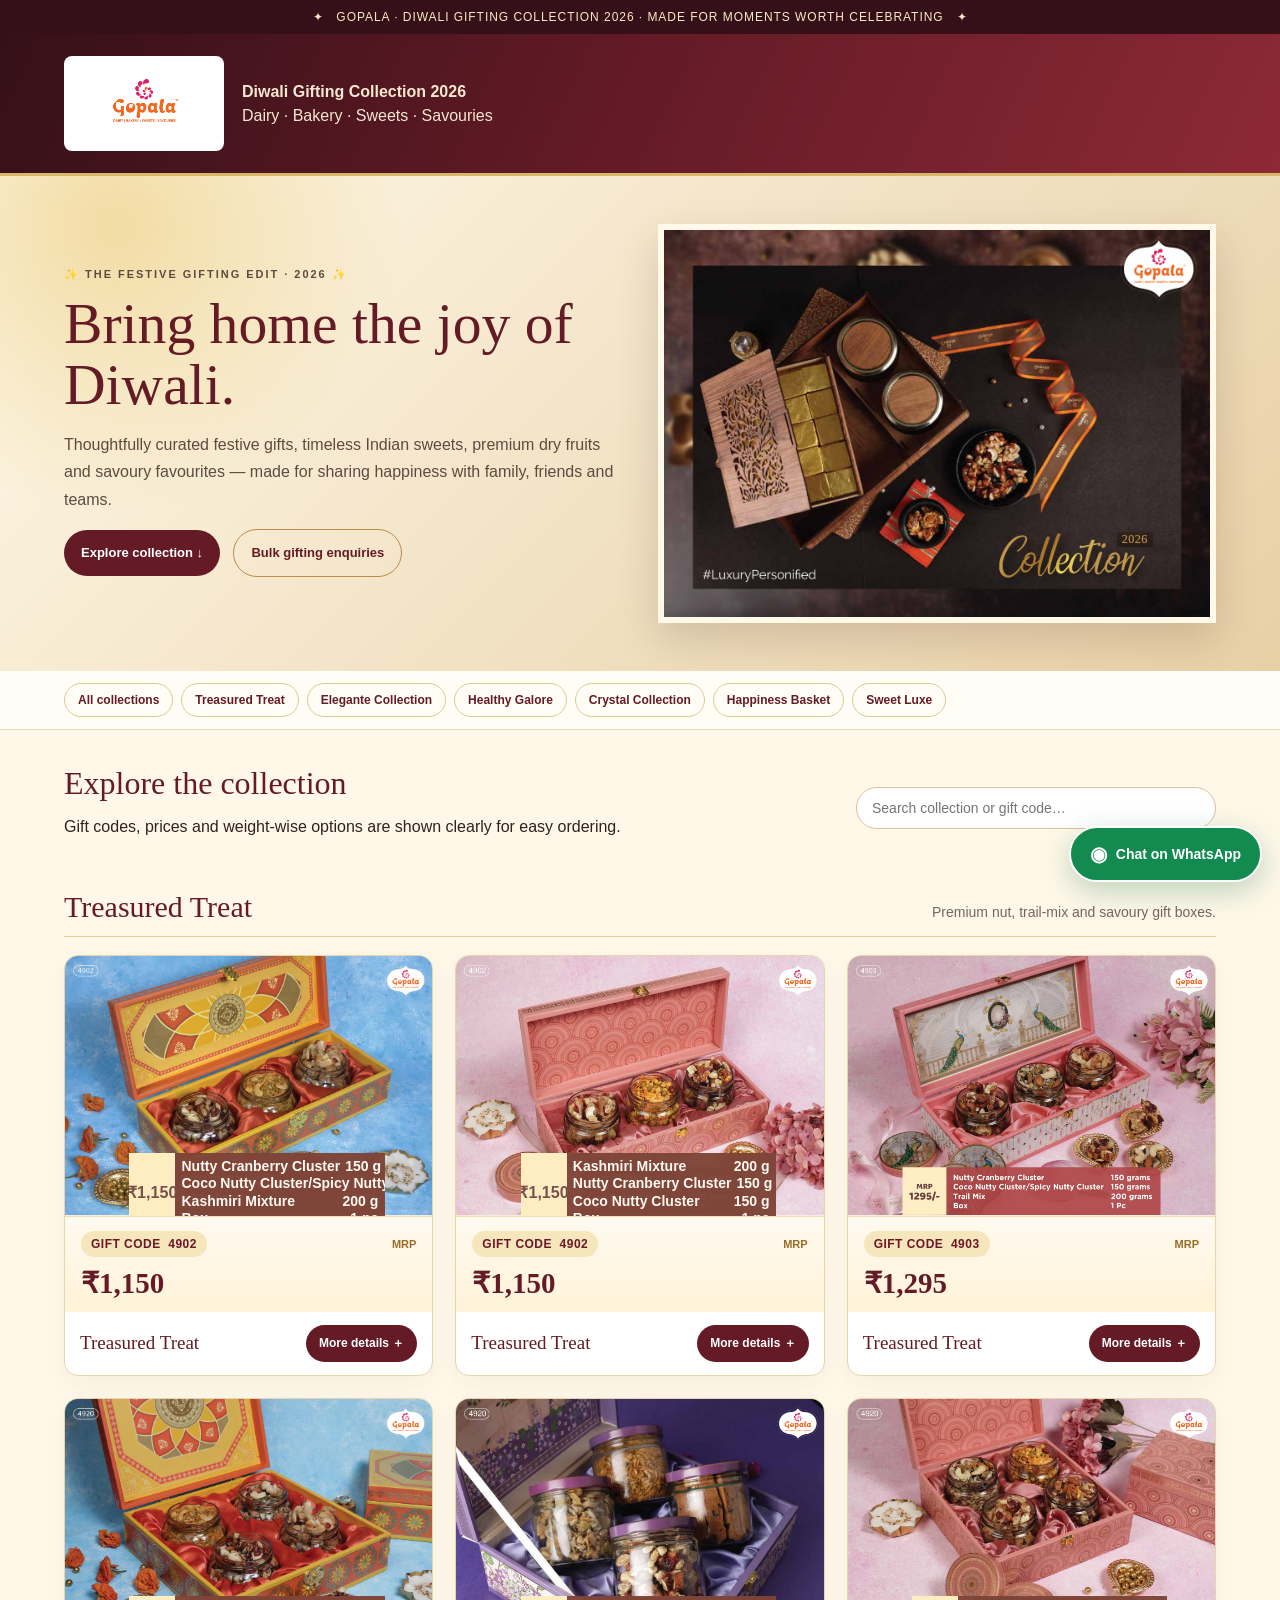
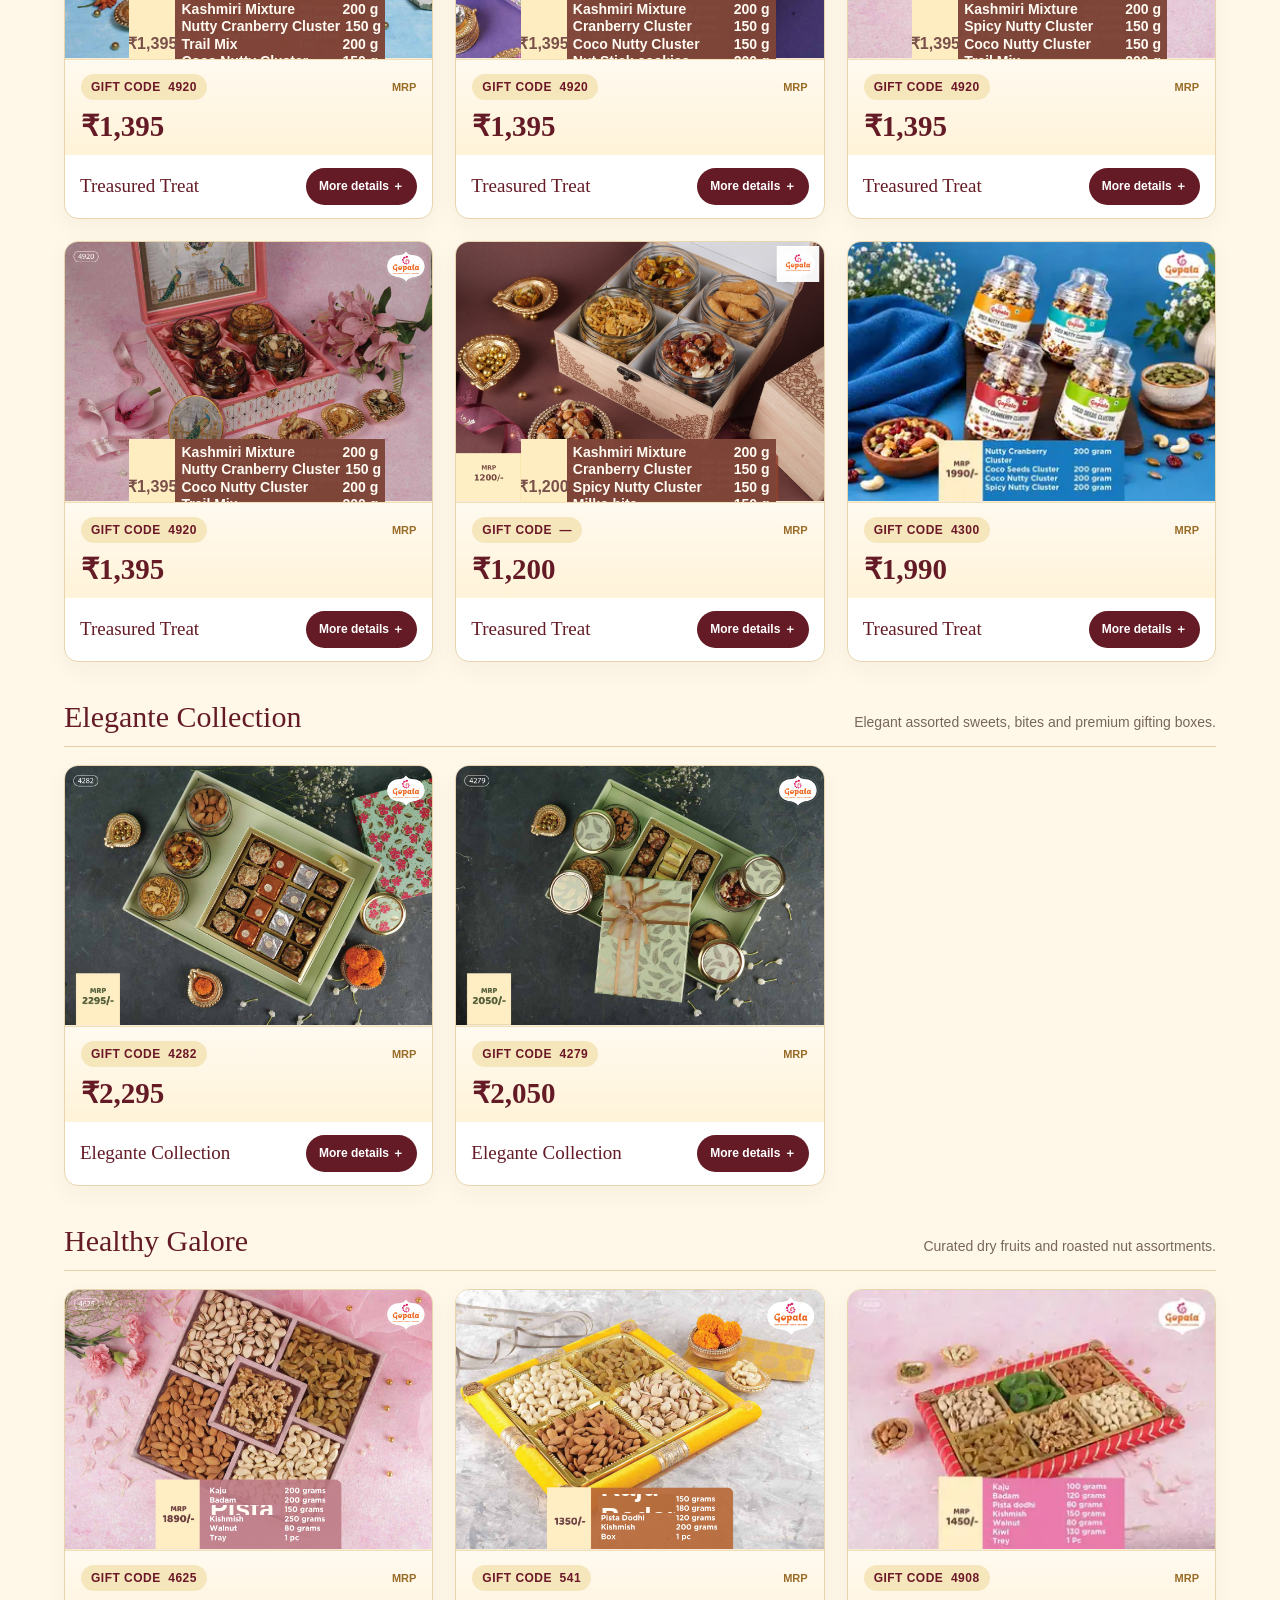
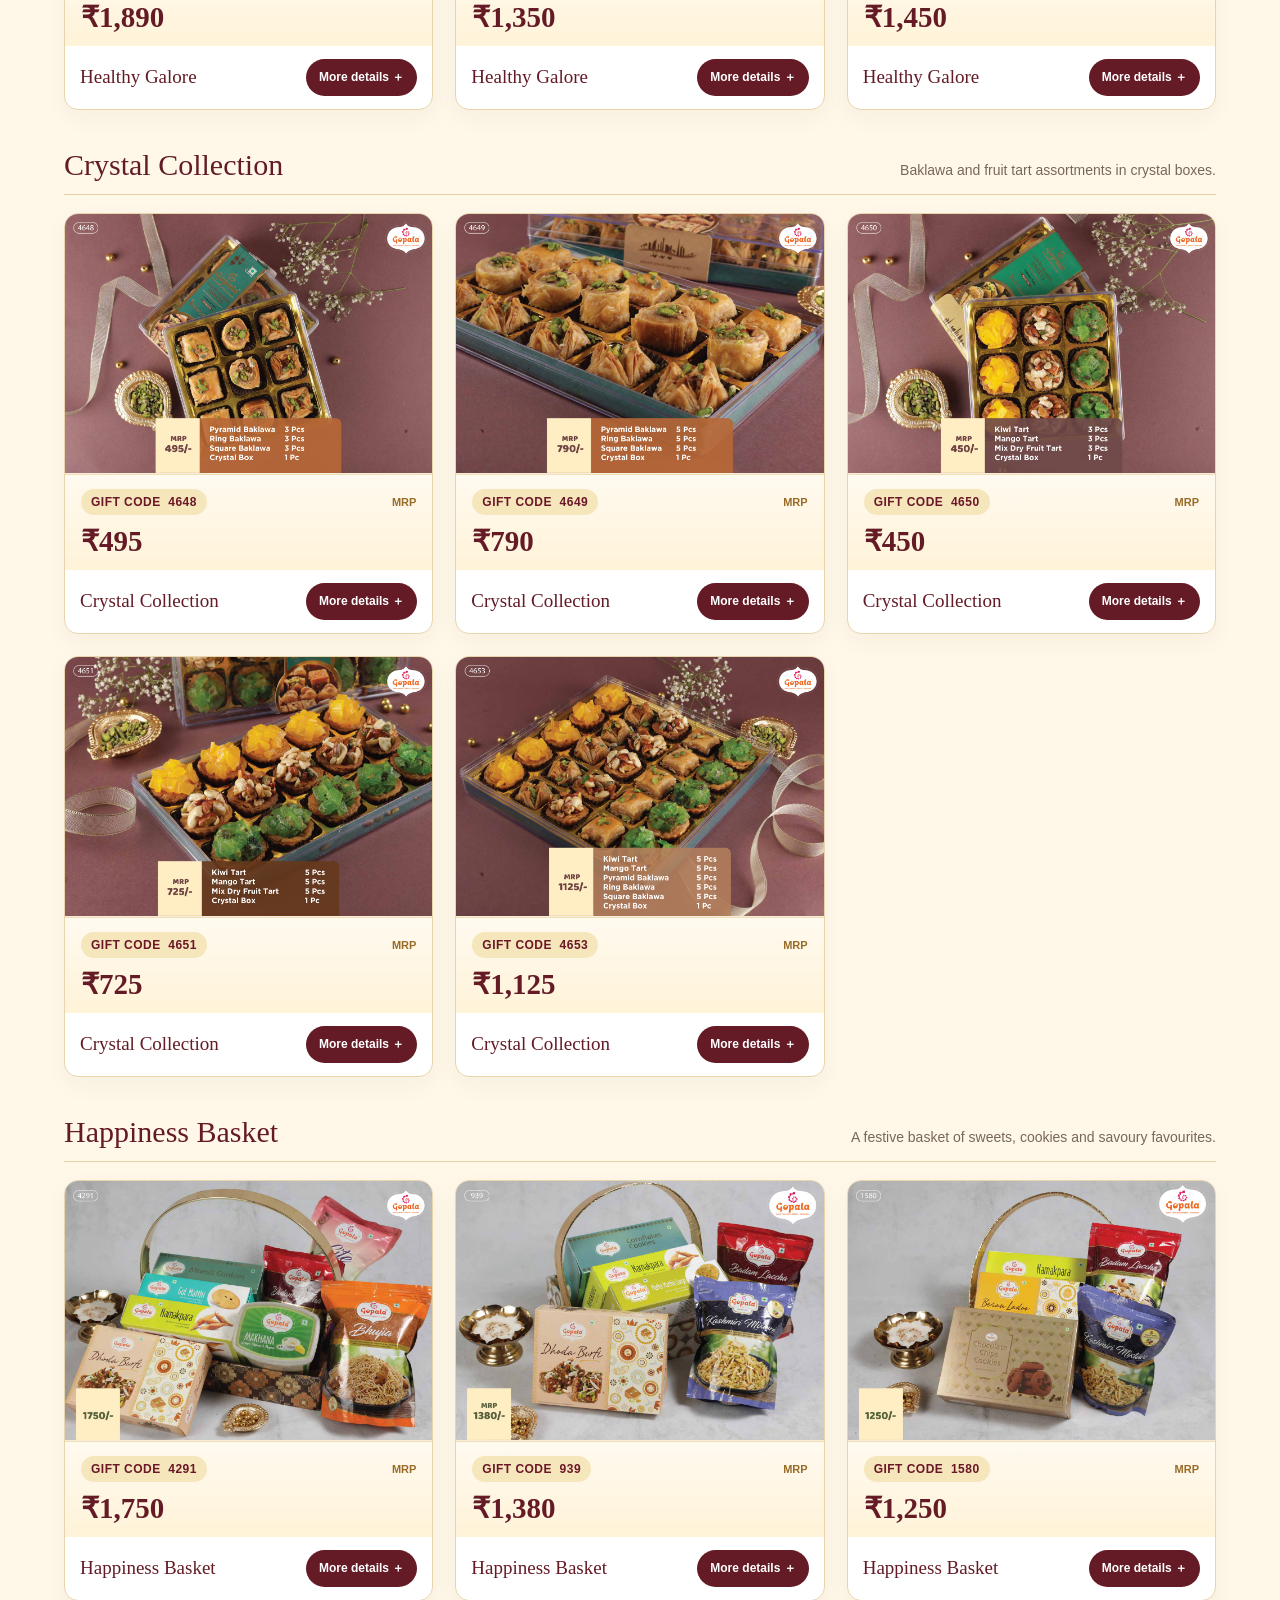
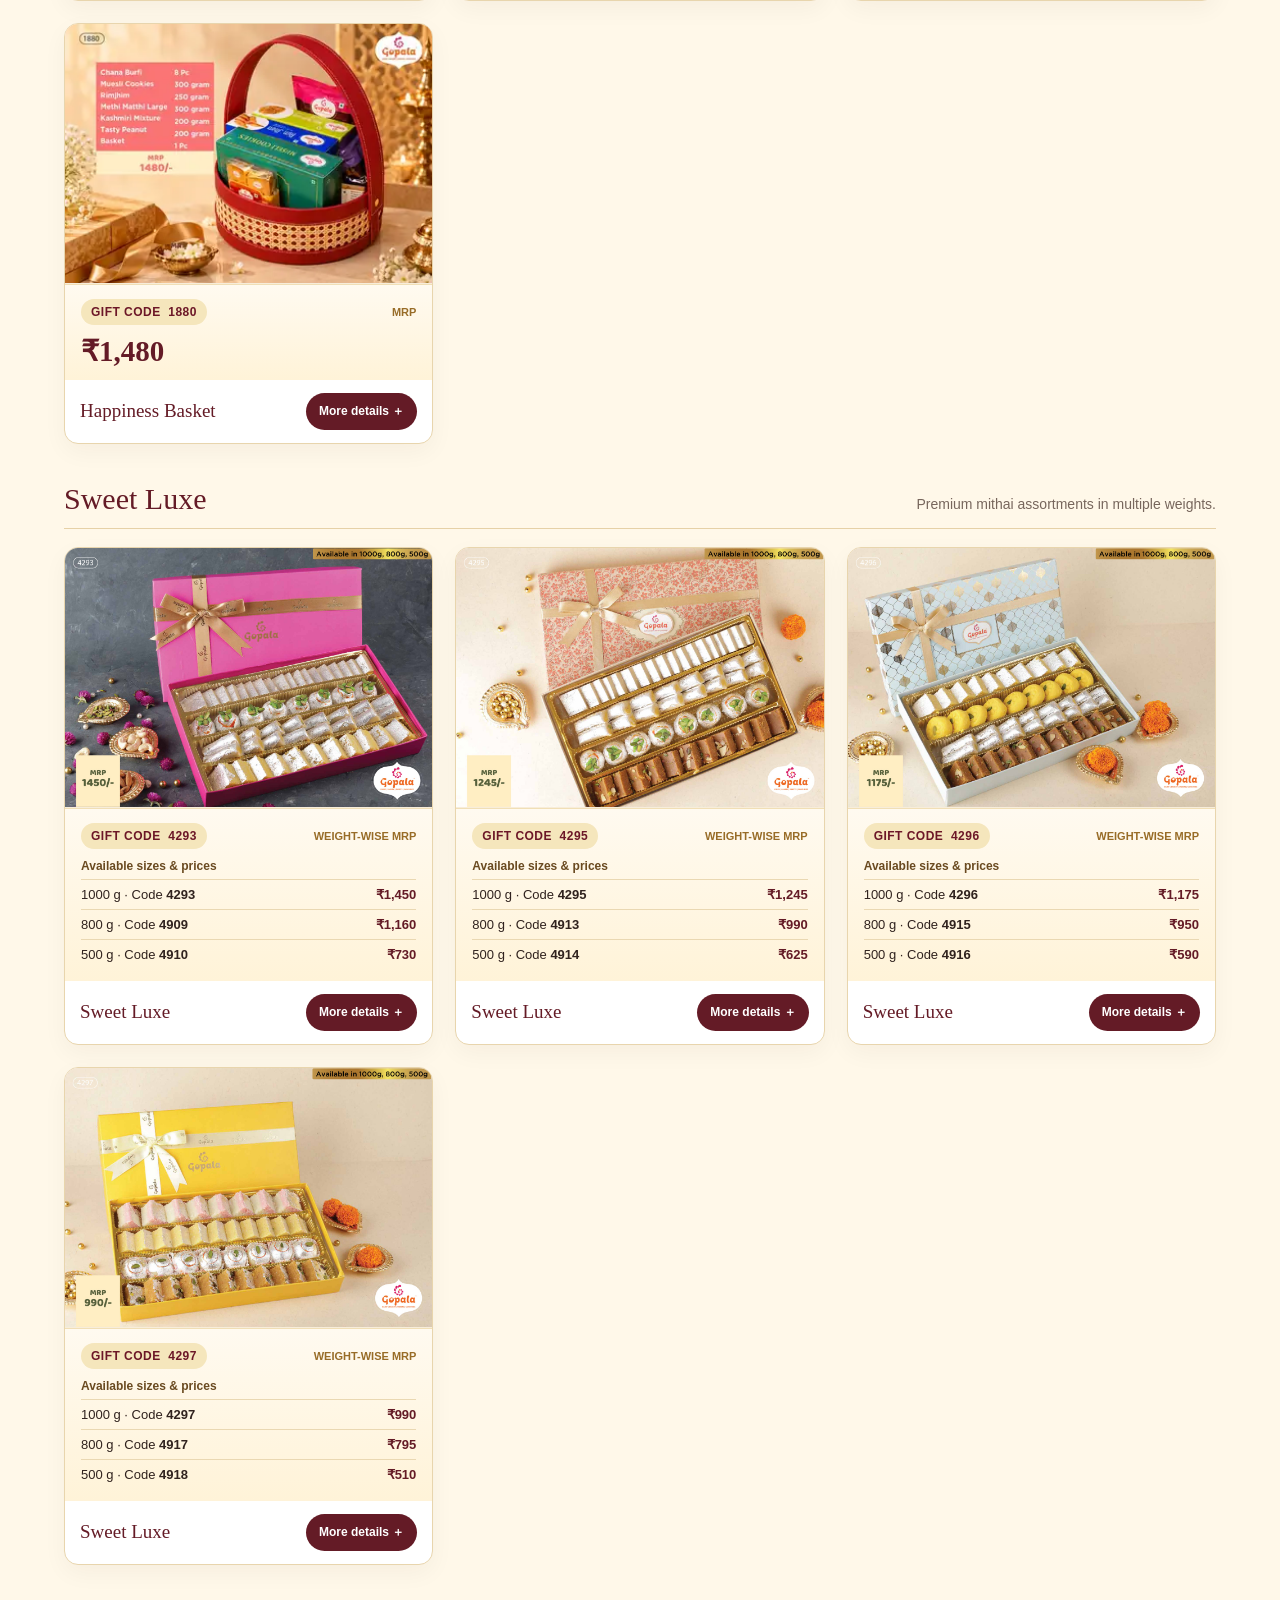
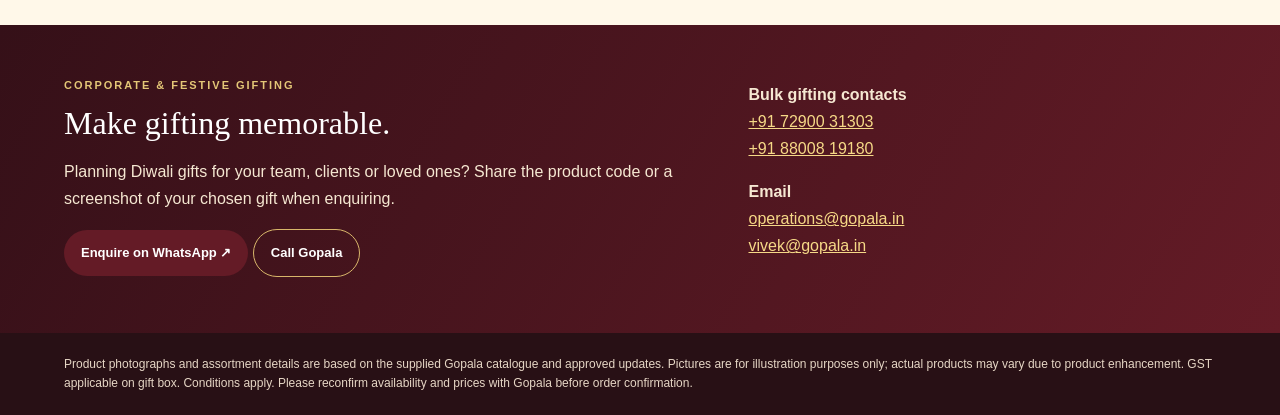
==== commit 1b7f7ab7: "Overlay corrected product quantities on website product images" ====
--- a/Gopala_Diwali_2026_Web_Catalogue/index.html
+++ b/Gopala_Diwali_2026_Web_Catalogue/index.html
@@ -1,7 +1,7 @@
 <!doctype html><html lang="en"><head><meta charset="utf-8"><meta name="viewport" content="width=device-width,initial-scale=1"><meta name="theme-color" content="#641b26"><title>Gopala | Diwali Gifting Collection 2026</title><style>
 :root{--wine:#641b26;--dark:#351018;--gold:#d8b66a;--goldlight:#f6e7b7;--cream:#fff8e9;--ink:#30221e;--muted:#77665c;--line:#ead8b2}*{box-sizing:border-box}html{scroll-behavior:smooth;scroll-padding-top:88px}body{margin:0;background:var(--cream);color:var(--ink);font-family:Inter,Arial,sans-serif}.top{background:var(--dark);color:#f9e9c4;text-align:center;padding:10px;font-size:12px;letter-spacing:.08em;text-transform:uppercase}header{background:linear-gradient(115deg,var(--dark),var(--wine),#8d2937);color:#fff;padding:22px 5vw;border-bottom:3px solid var(--gold)}.brand-row{display:flex;align-items:center;gap:18px}.brand-logo{width:160px;max-height:95px;object-fit:contain;background:#fff;padding:7px;border-radius:8px}.brand-row p{line-height:1.5;color:#f6e8d2}.hero{display:grid;grid-template-columns:1fr 1fr;gap:35px;align-items:center;padding:48px 5vw;background:radial-gradient(circle at 9% 10%,#f2dca4 0,transparent 23%),linear-gradient(135deg,#fff8e8,#f0dfbf 60%,#e8d0a5)}.hero h1{font:500 clamp(34px,4.5vw,60px)/1.05 Georgia,serif;color:var(--wine);margin:8px 0 15px}.hero p{line-height:1.7;color:#5e4b40}.hero-cover-frame{position:relative;width:100%;min-width:0}.hero-cover-frame img{display:block;box-sizing:border-box;width:100%;height:auto;max-height:none;object-fit:contain;border:6px solid #fff9e9;box-shadow:0 16px 40px #35101828}.cover-year-correction{position:absolute;left:82.2%;top:77.2%;width:6.5%;height:3.8%;box-sizing:border-box;display:flex;align-items:center;justify-content:center;background:linear-gradient(180deg,#30231e 0%,#241b18 100%);color:#b18a42;font-family:Georgia,"Times New Roman",serif;font-size:clamp(8px,.95vw,14px);font-weight:400;letter-spacing:.035em;line-height:1;text-shadow:0 0 1px #8b682a;border-radius:1px}.eyebrow{font-size:11px;letter-spacing:.18em;text-transform:uppercase;color:#936d2d;font-weight:800}.btn{display:inline-block;padding:12px 17px;border-radius:24px;background:var(--wine);color:#fff;text-decoration:none;font-weight:700;font-size:13px}.btn.alt{background:transparent;color:var(--wine);border:1px solid #b88d45}nav{position:sticky;top:0;z-index:5;background:#fffdf7f2;backdrop-filter:blur(10px);border-bottom:1px solid var(--line);padding:12px 5vw;display:flex;gap:8px;overflow:auto}nav a{white-space:nowrap;text-decoration:none;border:1px solid #dfc88f;color:var(--wine);padding:9px 13px;border-radius:22px;font-size:12px;font-weight:700}nav a:hover{background:var(--wine);color:#fff}main{padding:35px 5vw 60px}.intro{display:flex;justify-content:space-between;gap:18px;align-items:center;flex-wrap:wrap}.intro h2,.contact h2{font:500 32px Georgia,serif;color:var(--wine);margin:0 0 8px}.search{width:min(360px,100%);padding:12px 15px;border:1px solid #d8c49b;border-radius:24px;background:white;font-size:14px}.section{margin-top:38px}.section-head{display:flex;justify-content:space-between;align-items:baseline;gap:15px;border-bottom:1px solid #e6d1a7;padding-bottom:12px;margin-bottom:18px;flex-wrap:wrap}.section-head h3{font:500 30px Georgia,serif;color:var(--wine);margin:0}.section-head p{margin:0;color:var(--muted);font-size:14px}.grid{display:grid;grid-template-columns:repeat(3,minmax(0,1fr));gap:22px}.card{background:#fff;border:1px solid #e8d5ad;border-radius:14px;overflow:hidden;box-shadow:0 8px 24px #3510180b;min-width:0}.product-visual{position:relative;display:block;width:100%;height:auto;min-height:260px;border:0;padding:0;background:#f7edda;cursor:default;overflow:hidden}.product-visual>img{width:100%;height:auto;max-height:520px;object-fit:contain;display:block;margin:auto}.detail-overlay{position:absolute;inset:0;background:rgba(53,16,24,.94);color:#fff8e9;display:flex;flex-direction:column;align-items:stretch;justify-content:center;opacity:0;pointer-events:none;transition:opacity .2s;padding:20px;text-align:left;overflow:auto}.overlay-title{font:500 23px Georgia,serif;color:#f6e7b7;margin-bottom:12px}.overlay-code{font-size:12px;font-weight:800;color:#f6d987;margin-bottom:8px}.overlay-price{font:700 24px Georgia,serif;color:#fff;margin-bottom:10px}.overlay-contents{font-size:13px;line-height:1.6;margin:0;padding-left:18px}.detail-hint{position:absolute;bottom:9px;left:10px;right:10px;text-align:center;background:#351018d9;color:white;border-radius:18px;padding:8px;font-size:11px;font-weight:800;letter-spacing:.04em}.card:hover .detail-overlay,.card.is-open .detail-overlay{display:none!important}.product-info{padding:14px 16px 12px;background:linear-gradient(180deg,#fffaf0,#fff3d8);border-top:1px solid #f1dfb6}.product-code-row{display:flex;justify-content:space-between;align-items:center;gap:10px}.product-code{display:inline-block;background:#f5e6bc;color:#6c1727;border-radius:18px;padding:6px 10px;font-size:12px;font-weight:900;letter-spacing:.04em}.price-label{font-size:11px;color:#986c27;font-weight:800;text-transform:uppercase}.price-main{font:700 29px Georgia,serif;color:var(--wine);margin-top:9px}.weight-prices{margin-top:10px}.weight-heading{font-size:12px;font-weight:800;color:#6a4a20;margin-bottom:6px}.price-line{display:flex;justify-content:space-between;gap:8px;border-top:1px solid #ead8b2;padding:7px 0;font-size:13px}.price-line strong{color:var(--wine)}.contents{margin:10px 0 0;padding:10px 0 0;border-top:1px solid #ead8b2;list-style:none;font-size:13px;color:#665247}.contents li{padding:3px 0}.detail-below .contents{margin:0;padding:0;border:0}.detail-below .detail-heading{font:500 20px Georgia,serif;color:var(--wine);margin:0 0 8px}.detail-below .detail-meta{font-size:13px;color:#665247;margin-bottom:8px}.product-actions{padding:13px 15px;display:flex;align-items:center;justify-content:space-between;gap:10px}.product-actions b{font:500 19px Georgia,serif;color:var(--wine)}.more-btn{border:0;background:var(--wine);color:#fff;border-radius:22px;padding:10px 13px;font-weight:800;font-size:12px;cursor:pointer;white-space:nowrap}.detail-below{display:none;border-top:1px solid #ead8b2;background:#fffaf0;padding:12px}.details-expanded .detail-below{display:block}.detail-below img{display:block;width:100%;max-height:560px;object-fit:contain;background:#f4ead5}.detail-below p{font-size:12px;color:var(--muted);margin:8px 0 0}.contact{background:linear-gradient(120deg,var(--dark),var(--wine));color:#fff;padding:40px 5vw;display:grid;grid-template-columns:1.4fr 1fr;gap:30px}.contact h2{color:#fff}.contact p{line-height:1.7;color:#f6e8d2}.contact a:not(.btn){color:#f6d987}.contact .alt{color:#fff;border-color:#d8b66a}footer{padding:22px 5vw;background:#281015;color:#e6d6c5;font-size:12px;line-height:1.6}.whatsapp-float{position:fixed;right:18px;bottom:18px;z-index:20;display:flex;align-items:center;gap:9px;background:#138b50;color:#fff;text-decoration:none;padding:14px 19px;border:2px solid #fff;border-radius:30px;box-shadow:0 9px 30px #0d6a3e44;font-weight:800;font-size:14px}.wa-icon{font-size:20px}.empty{display:none;padding:25px;text-align:center;color:var(--muted)}@media(max-width:900px){.grid{grid-template-columns:repeat(2,minmax(0,1fr))}.product-visual{min-height:220px}}@media(max-width:650px){.hero{grid-template-columns:1fr;padding:30px 5vw}.hero-cover-frame img{max-height:none;object-fit:contain}.brand-logo{width:120px}.grid{grid-template-columns:1fr 1fr;gap:12px}.product-visual{min-height:180px}.product-info{padding:10px}.price-main{font-size:23px}.product-code{font-size:10px;padding:5px 7px}.product-actions{align-items:flex-start;flex-direction:column}.more-btn{width:100%}.product-actions b{font-size:16px}.section-head h3{font-size:25px}.contact{grid-template-columns:1fr}.whatsapp-float{right:10px;bottom:10px;padding:11px 14px}}@media(max-width:390px){.grid{grid-template-columns:1fr}.product-visual{min-height:250px}}
 
-/* Product label corrections for codes 4625 and 541 (use real source photos, not external-image SVGs). */
+.quantity-image-fix{position:absolute;left:17.5%;bottom:0;width:69.5%;height:24%;z-index:3;display:grid;grid-template-columns:18% 82%;overflow:hidden;background:rgba(126,69,56,.97);color:#fffaf2;font-family:Arial,sans-serif;font-size:clamp(7px,1.5cqw,14px);font-weight:700;line-height:1.22}.quantity-fix-price{display:flex;align-items:center;justify-content:center;text-align:center;background:#ffedc2;color:#79504a;font-size:1.15em;font-weight:800}.quantity-fix-lines{padding:2.5% 3%;display:flex;flex-direction:column;justify-content:center;gap:0;white-space:nowrap}.quantity-fix-lines>div{display:flex;justify-content:space-between;gap:5px}.quantity-fix-value{font-weight:700}./* Product label corrections for codes 4625 and 541 (use real source photos, not external-image SVGs). */
 .image-frame{position:relative;container-type:inline-size}
 .photo-label-fix{position:absolute;display:flex;align-items:center;box-sizing:border-box;overflow:hidden;white-space:nowrap;color:#fffaf2;font-family:Inter,Arial,sans-serif;font-size:2.1cqw;font-weight:600;line-height:1.18;z-index:2}
 .photo-label-fix.fix-4625{left:38.8%;top:82.7%;width:20%;height:4.1%;padding-left:.65%;background:rgba(194,132,145,.97)}
@@ -30,5 +30,5 @@
 }
 const root=document.getElementById('catalogue');
 function money(n){return '₹'+Number(n).toLocaleString('en-IN')}
-function render(){const q=document.getElementById('search').value.trim().toLowerCase();root.innerHTML='';let count=0;sections.forEach(s=>{const items=products.filter(p=>p.slug===s.slug&&(!q||s.name.toLowerCase().includes(q)||s.desc.toLowerCase().includes(q)||String(p.code||'').includes(q)||p.contents?.join(' ').toLowerCase().includes(q)));if(!items.length)return;count+=items.length;const sec=document.createElement('section');sec.className='section';sec.id=s.slug;const head=document.createElement('div');head.className='section-head';head.innerHTML=`<h3>${s.name}</h3><p>${s.desc}</p>`;sec.appendChild(head);const grid=document.createElement('div');grid.className='grid';items.forEach(p=>{const card=document.createElement('article');card.className='card';const art=p.image;const detail=p.detailImage;const imageFix=String(p.code)==="4625"?'<span class="photo-label-fix fix-4625">Pista Dodhi</span>':String(p.code)==="541"?'<span class="photo-label-fix fix-541"><span>Kaju</span><span>Badam</span></span>':'';const code=p.code?`GIFT CODE&nbsp; ${p.code}`:'GIFT CODE&nbsp; —';const prices=p.weights?`<div class="weight-prices"><div class="weight-heading">Available sizes &amp; prices</div>${p.weights.map(w=>`<div class="price-line"><span>${w.weight} · Code <b>${w.code}</b></span><strong>${money(w.price)}</strong></div>`).join('')}</div>`:`<div class="price-main">${money(p.price)}</div>`;const contents=p.contents?.length?`<ul class="overlay-contents">${p.contents.map(c=>`<li>${c}</li>`).join('')}</ul>`:'<p>See product details in the original catalogue.</p>';const belowContents=p.contents?.length?`<ul class="contents">${p.contents.map(c=>`<li>${c}</li>`).join('')}</ul>`:'';const weightNote=p.weights?`<div class="detail-meta">${p.weights.map(w=>`${w.weight}: ${money(w.price)} (Code ${w.code})`).join(' · ')}</div>`:'';card.innerHTML=`<div class="product-visual image-frame"><img loading="lazy" src="${art}" alt="${s.name} gift product">${imageFix}</div><div class="product-info"><div class="product-code-row"><span class="product-code">${code}</span><span class="price-label">${p.weights?'Weight-wise MRP':'MRP'}</span></div>${prices}</div><div class="product-actions"><b>${s.name}</b><button class="more-btn" type="button" aria-expanded="false">More details ＋</button></div><div class="detail-below"><h4 class="detail-heading">${s.name} — Product details</h4><div class="detail-meta">${code.replace('&nbsp;',' ')} · ${p.weights?'Available in multiple weights':money(p.price)}</div>${weightNote}${belowContents||'<p>Product contents as shown in the original catalogue.</p>'}</div>`;const more=card.querySelector('.more-btn');more.addEventListener('click',()=>{const open=card.classList.toggle('details-expanded');more.setAttribute('aria-expanded',String(open));more.textContent=open?'Hide details −':'More details ＋';});grid.appendChild(card)});sec.appendChild(grid);root.appendChild(sec)});document.getElementById('empty').style.display=count?'none':'block'}document.getElementById('search').addEventListener('input',render);render();hydrateNewProductImages().catch(error=>console.error('Could not sharpen new catalogue product photos',error));
+function render(){const q=document.getElementById('search').value.trim().toLowerCase();root.innerHTML='';let count=0;sections.forEach(s=>{const items=products.filter(p=>p.slug===s.slug&&(!q||s.name.toLowerCase().includes(q)||s.desc.toLowerCase().includes(q)||String(p.code||'').includes(q)||p.contents?.join(' ').toLowerCase().includes(q)));if(!items.length)return;count+=items.length;const sec=document.createElement('section');sec.className='section';sec.id=s.slug;const head=document.createElement('div');head.className='section-head';head.innerHTML=`<h3>${s.name}</h3><p>${s.desc}</p>`;sec.appendChild(head);const grid=document.createElement('div');grid.className='grid';items.forEach(p=>{const card=document.createElement('article');card.className='card';const art=p.image;const detail=p.detailImage;const quantityImageFix=([4,5,7,8,9,10,11].includes(Number(p.page)))?'<div class="quantity-image-fix"><div class="quantity-fix-price">'+money(p.price)+'</div><div class="quantity-fix-lines">'+(p.contents||[]).map(x=>'<div>'+x.replace(/\s+—\s+/,'<span class="quantity-fix-value">').replace(/\s*(g|grams|pcs|pc)$/,' $1</span>')+'</div>').join('')+'</div></div>':'';const imageFix=String(p.code)==="4625"?'<span class="photo-label-fix fix-4625">Pista Dodhi</span>':String(p.code)==="541"?'<span class="photo-label-fix fix-541"><span>Kaju</span><span>Badam</span></span>':quantityImageFix;const code=p.code?`GIFT CODE&nbsp; ${p.code}`:'GIFT CODE&nbsp; —';const prices=p.weights?`<div class="weight-prices"><div class="weight-heading">Available sizes &amp; prices</div>${p.weights.map(w=>`<div class="price-line"><span>${w.weight} · Code <b>${w.code}</b></span><strong>${money(w.price)}</strong></div>`).join('')}</div>`:`<div class="price-main">${money(p.price)}</div>`;const contents=p.contents?.length?`<ul class="overlay-contents">${p.contents.map(c=>`<li>${c}</li>`).join('')}</ul>`:'<p>See product details in the original catalogue.</p>';const belowContents=p.contents?.length?`<ul class="contents">${p.contents.map(c=>`<li>${c}</li>`).join('')}</ul>`:'';const weightNote=p.weights?`<div class="detail-meta">${p.weights.map(w=>`${w.weight}: ${money(w.price)} (Code ${w.code})`).join(' · ')}</div>`:'';card.innerHTML=`<div class="product-visual image-frame"><img loading="lazy" src="${art}" alt="${s.name} gift product">${imageFix}</div><div class="product-info"><div class="product-code-row"><span class="product-code">${code}</span><span class="price-label">${p.weights?'Weight-wise MRP':'MRP'}</span></div>${prices}</div><div class="product-actions"><b>${s.name}</b><button class="more-btn" type="button" aria-expanded="false">More details ＋</button></div><div class="detail-below"><h4 class="detail-heading">${s.name} — Product details</h4><div class="detail-meta">${code.replace('&nbsp;',' ')} · ${p.weights?'Available in multiple weights':money(p.price)}</div>${weightNote}${belowContents||'<p>Product contents as shown in the original catalogue.</p>'}</div>`;const more=card.querySelector('.more-btn');more.addEventListener('click',()=>{const open=card.classList.toggle('details-expanded');more.setAttribute('aria-expanded',String(open));more.textContent=open?'Hide details −':'More details ＋';});grid.appendChild(card)});sec.appendChild(grid);root.appendChild(sec)});document.getElementById('empty').style.display=count?'none':'block'}document.getElementById('search').addEventListener('input',render);render();hydrateNewProductImages().catch(error=>console.error('Could not sharpen new catalogue product photos',error));
 </script></body></html>
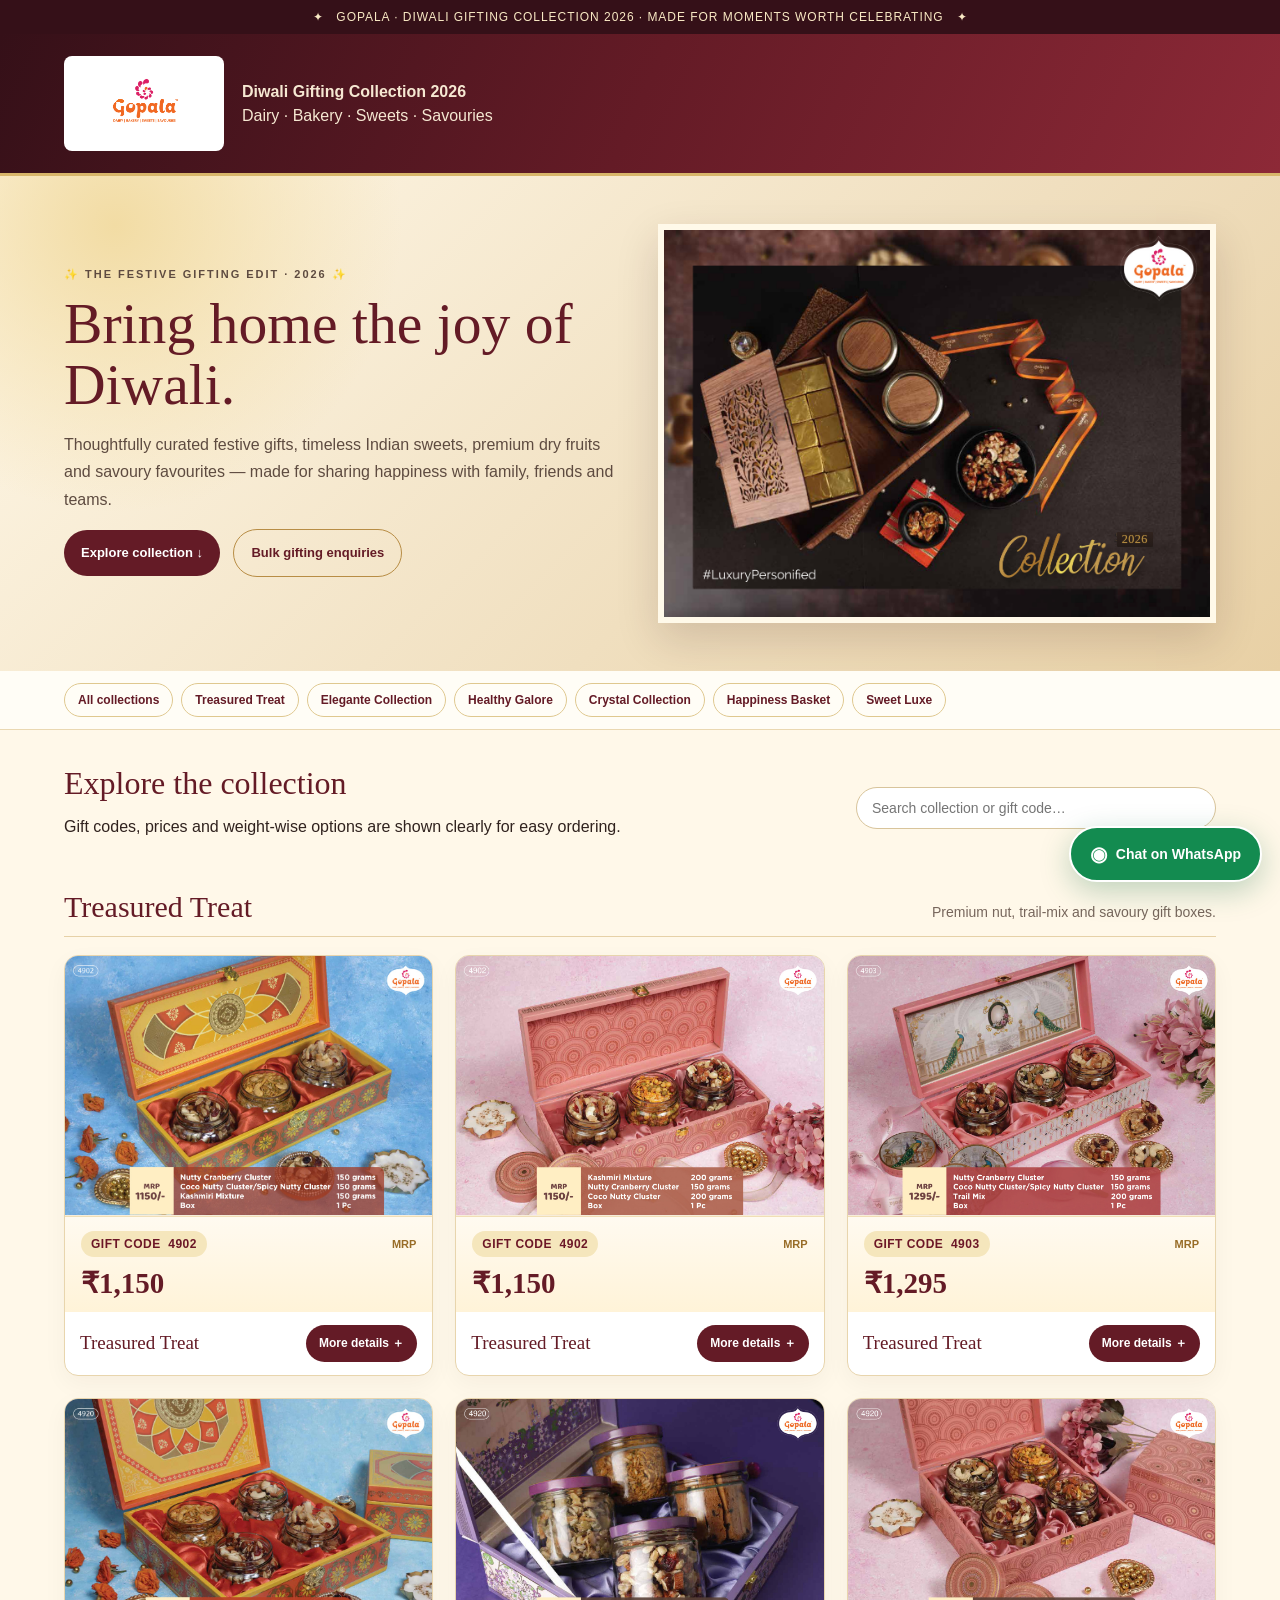
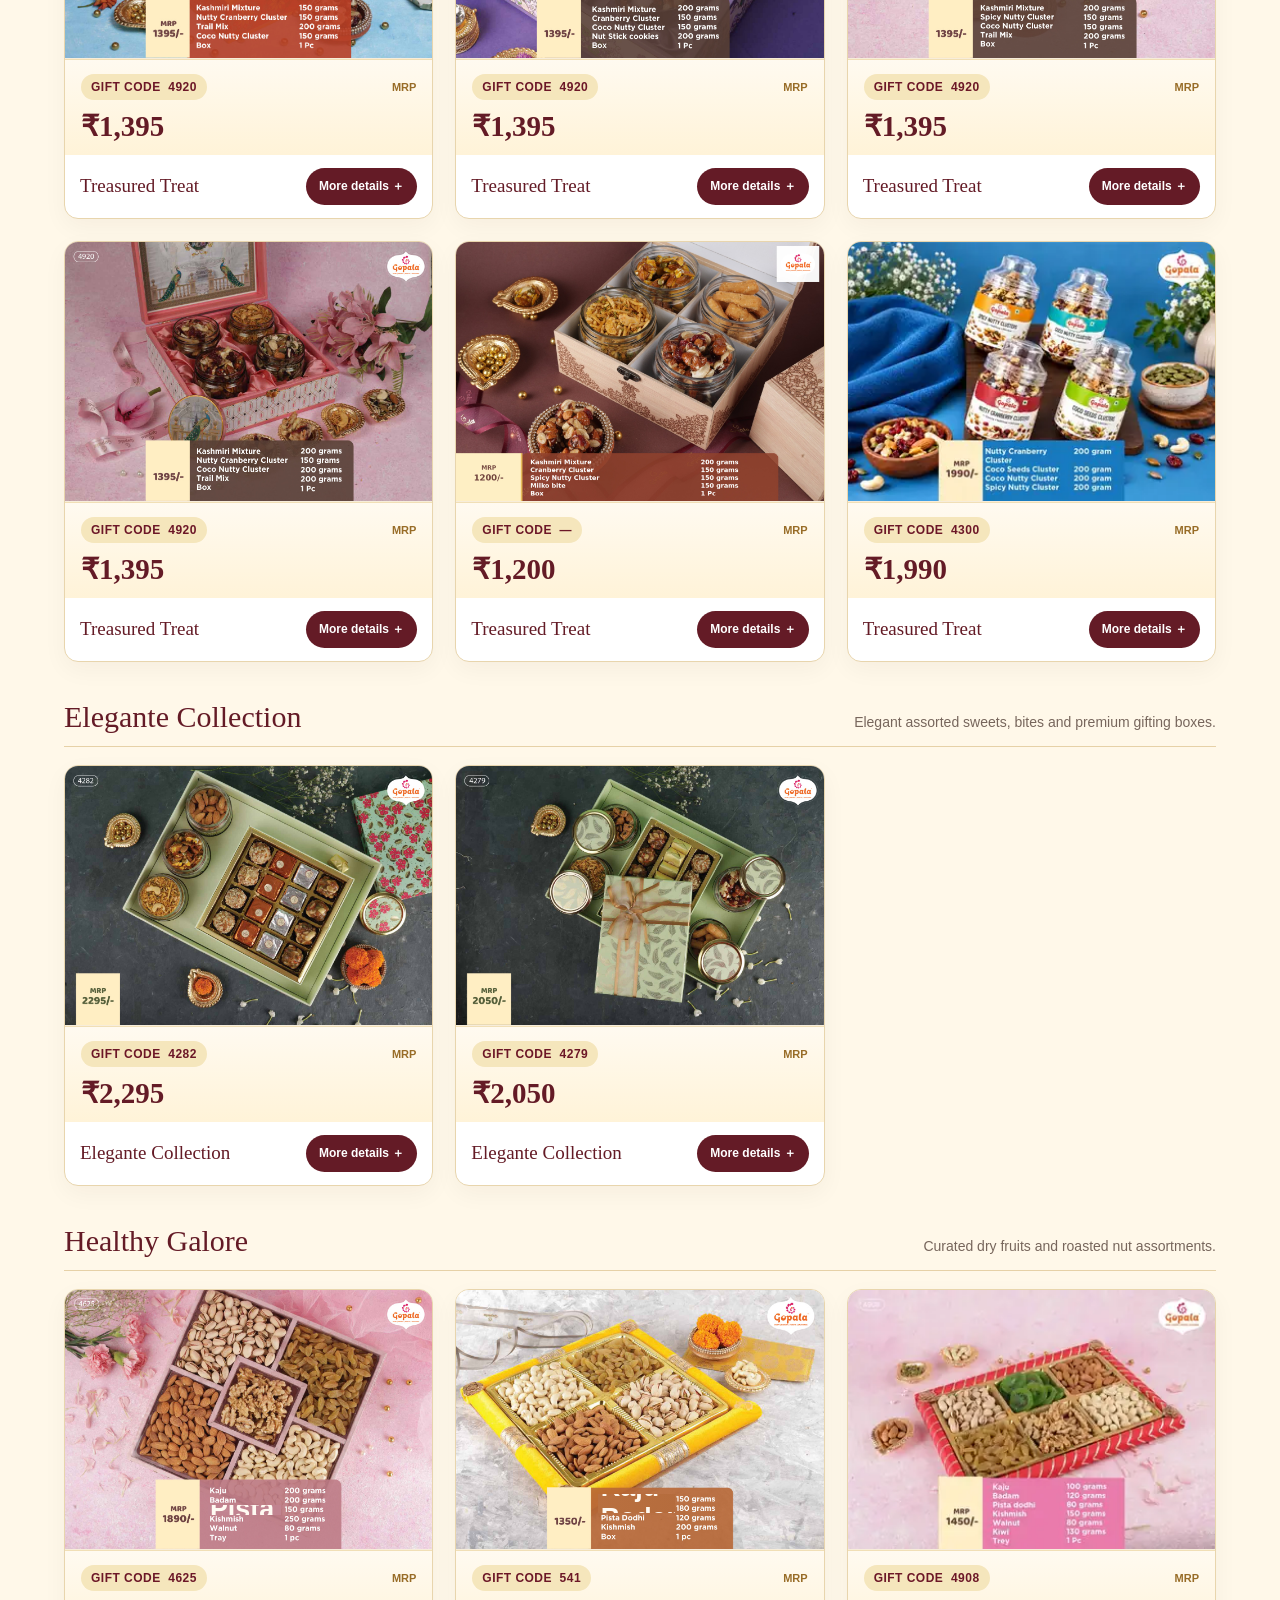
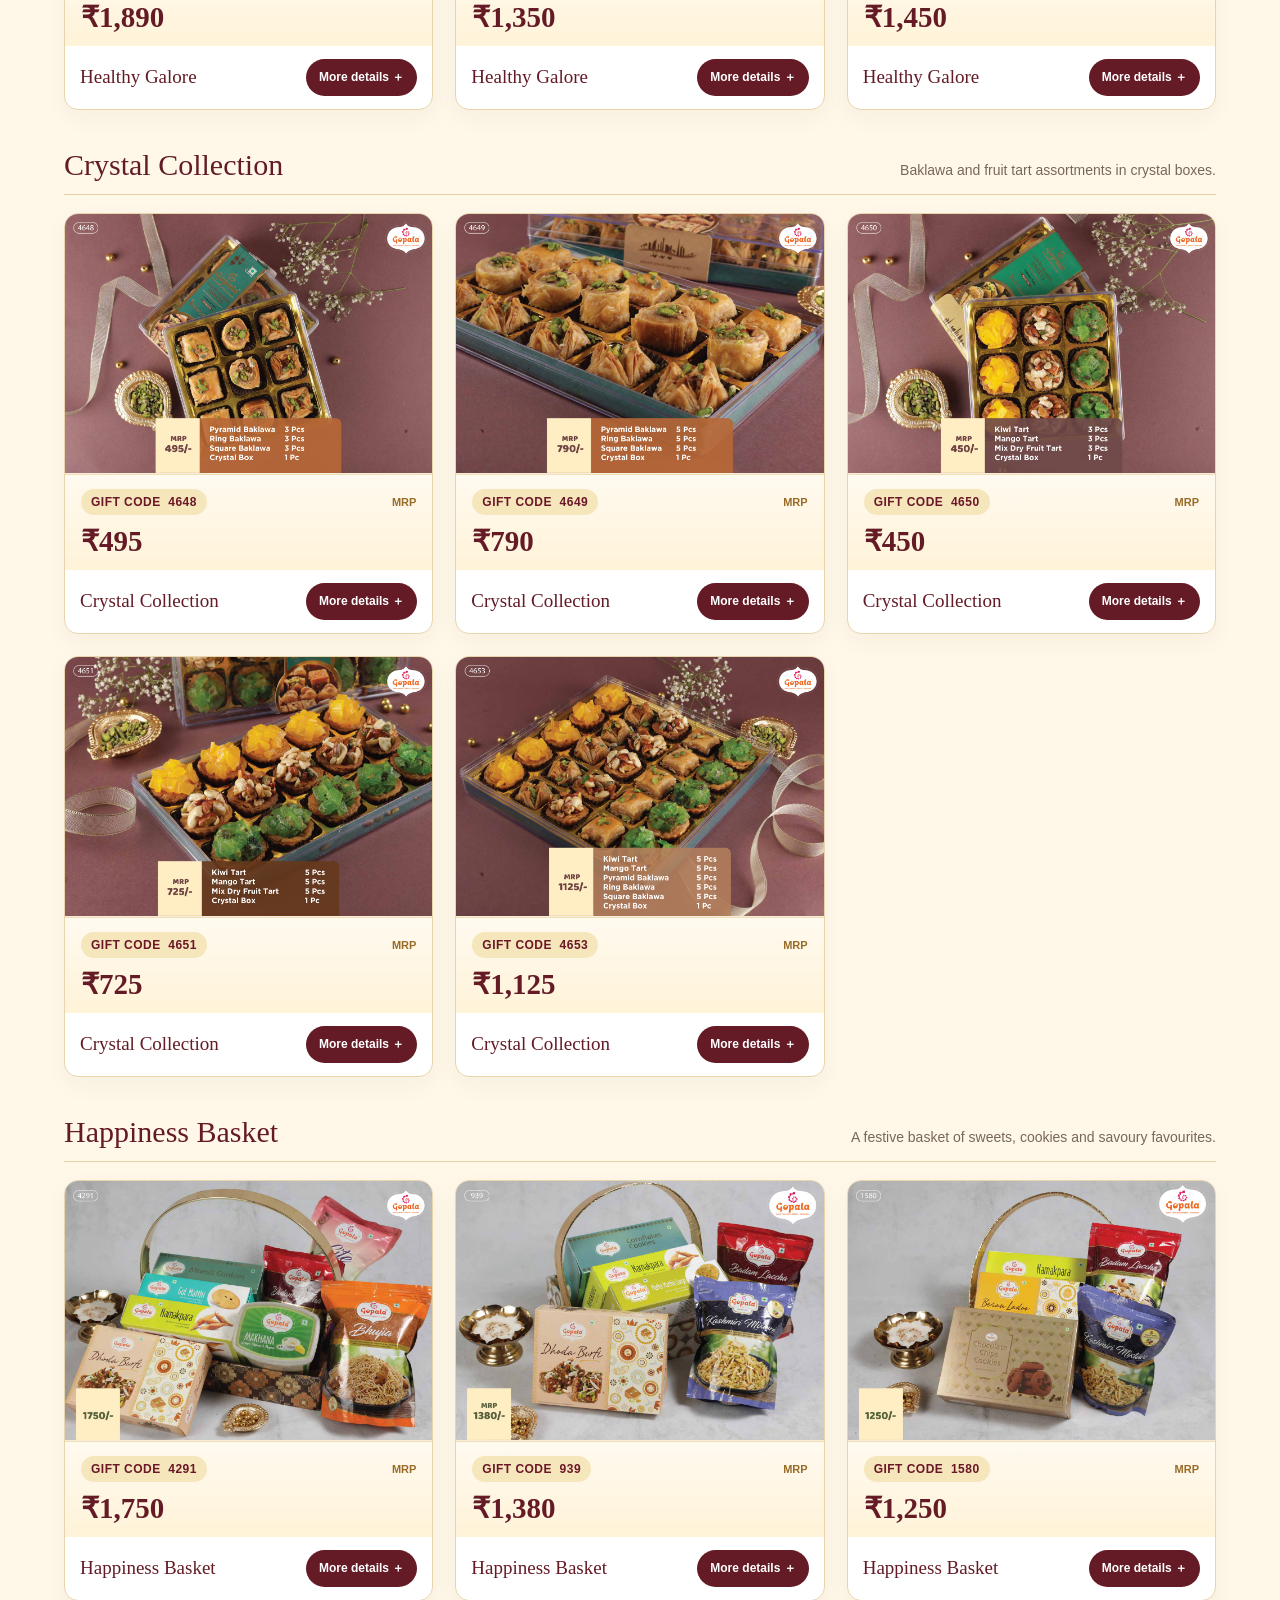
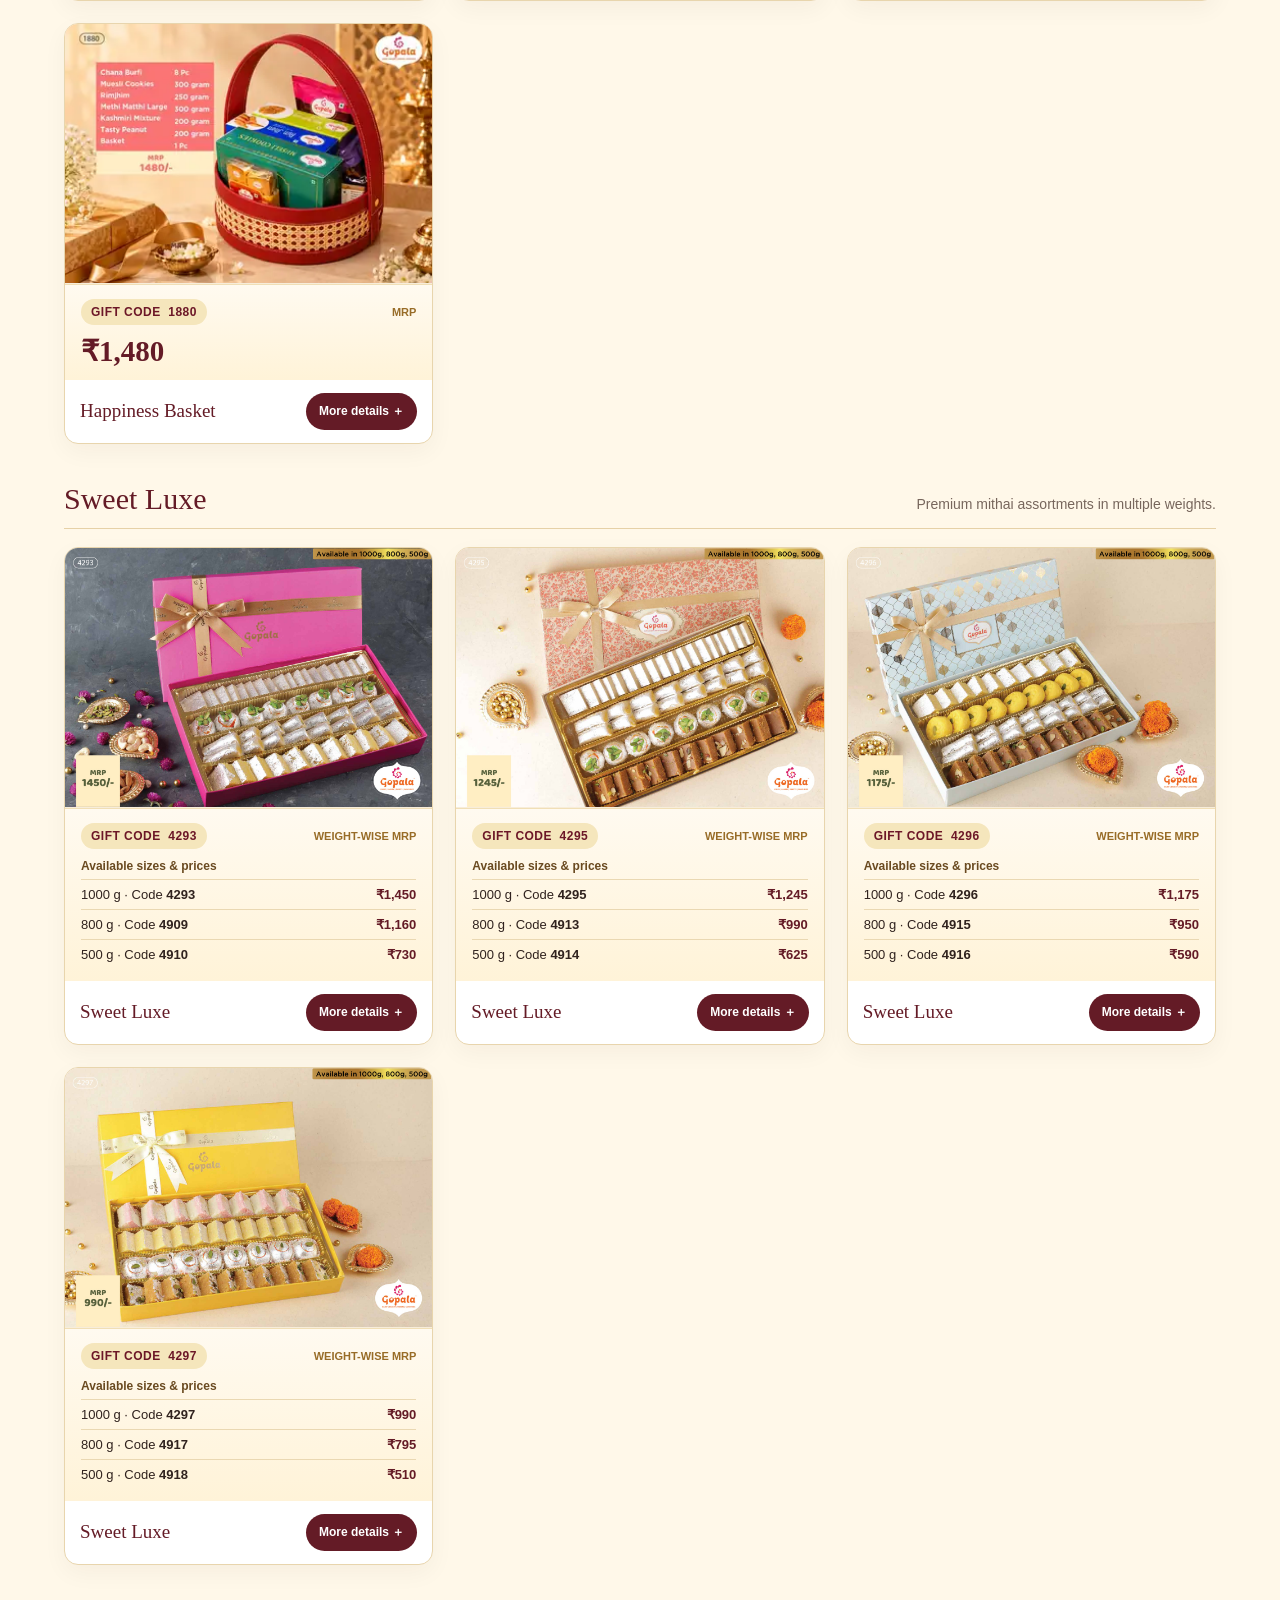
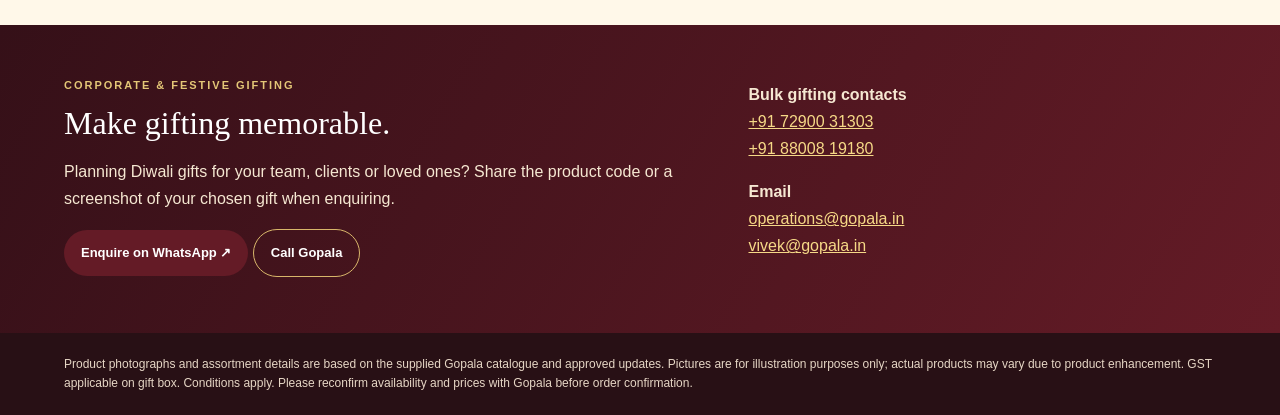
==== commit c3b993ff: "Remove unattractive quantity overlays from product photos" ====
--- a/Gopala_Diwali_2026_Web_Catalogue/index.html
+++ b/Gopala_Diwali_2026_Web_Catalogue/index.html
@@ -1,7 +1,7 @@
 <!doctype html><html lang="en"><head><meta charset="utf-8"><meta name="viewport" content="width=device-width,initial-scale=1"><meta name="theme-color" content="#641b26"><title>Gopala | Diwali Gifting Collection 2026</title><style>
 :root{--wine:#641b26;--dark:#351018;--gold:#d8b66a;--goldlight:#f6e7b7;--cream:#fff8e9;--ink:#30221e;--muted:#77665c;--line:#ead8b2}*{box-sizing:border-box}html{scroll-behavior:smooth;scroll-padding-top:88px}body{margin:0;background:var(--cream);color:var(--ink);font-family:Inter,Arial,sans-serif}.top{background:var(--dark);color:#f9e9c4;text-align:center;padding:10px;font-size:12px;letter-spacing:.08em;text-transform:uppercase}header{background:linear-gradient(115deg,var(--dark),var(--wine),#8d2937);color:#fff;padding:22px 5vw;border-bottom:3px solid var(--gold)}.brand-row{display:flex;align-items:center;gap:18px}.brand-logo{width:160px;max-height:95px;object-fit:contain;background:#fff;padding:7px;border-radius:8px}.brand-row p{line-height:1.5;color:#f6e8d2}.hero{display:grid;grid-template-columns:1fr 1fr;gap:35px;align-items:center;padding:48px 5vw;background:radial-gradient(circle at 9% 10%,#f2dca4 0,transparent 23%),linear-gradient(135deg,#fff8e8,#f0dfbf 60%,#e8d0a5)}.hero h1{font:500 clamp(34px,4.5vw,60px)/1.05 Georgia,serif;color:var(--wine);margin:8px 0 15px}.hero p{line-height:1.7;color:#5e4b40}.hero-cover-frame{position:relative;width:100%;min-width:0}.hero-cover-frame img{display:block;box-sizing:border-box;width:100%;height:auto;max-height:none;object-fit:contain;border:6px solid #fff9e9;box-shadow:0 16px 40px #35101828}.cover-year-correction{position:absolute;left:82.2%;top:77.2%;width:6.5%;height:3.8%;box-sizing:border-box;display:flex;align-items:center;justify-content:center;background:linear-gradient(180deg,#30231e 0%,#241b18 100%);color:#b18a42;font-family:Georgia,"Times New Roman",serif;font-size:clamp(8px,.95vw,14px);font-weight:400;letter-spacing:.035em;line-height:1;text-shadow:0 0 1px #8b682a;border-radius:1px}.eyebrow{font-size:11px;letter-spacing:.18em;text-transform:uppercase;color:#936d2d;font-weight:800}.btn{display:inline-block;padding:12px 17px;border-radius:24px;background:var(--wine);color:#fff;text-decoration:none;font-weight:700;font-size:13px}.btn.alt{background:transparent;color:var(--wine);border:1px solid #b88d45}nav{position:sticky;top:0;z-index:5;background:#fffdf7f2;backdrop-filter:blur(10px);border-bottom:1px solid var(--line);padding:12px 5vw;display:flex;gap:8px;overflow:auto}nav a{white-space:nowrap;text-decoration:none;border:1px solid #dfc88f;color:var(--wine);padding:9px 13px;border-radius:22px;font-size:12px;font-weight:700}nav a:hover{background:var(--wine);color:#fff}main{padding:35px 5vw 60px}.intro{display:flex;justify-content:space-between;gap:18px;align-items:center;flex-wrap:wrap}.intro h2,.contact h2{font:500 32px Georgia,serif;color:var(--wine);margin:0 0 8px}.search{width:min(360px,100%);padding:12px 15px;border:1px solid #d8c49b;border-radius:24px;background:white;font-size:14px}.section{margin-top:38px}.section-head{display:flex;justify-content:space-between;align-items:baseline;gap:15px;border-bottom:1px solid #e6d1a7;padding-bottom:12px;margin-bottom:18px;flex-wrap:wrap}.section-head h3{font:500 30px Georgia,serif;color:var(--wine);margin:0}.section-head p{margin:0;color:var(--muted);font-size:14px}.grid{display:grid;grid-template-columns:repeat(3,minmax(0,1fr));gap:22px}.card{background:#fff;border:1px solid #e8d5ad;border-radius:14px;overflow:hidden;box-shadow:0 8px 24px #3510180b;min-width:0}.product-visual{position:relative;display:block;width:100%;height:auto;min-height:260px;border:0;padding:0;background:#f7edda;cursor:default;overflow:hidden}.product-visual>img{width:100%;height:auto;max-height:520px;object-fit:contain;display:block;margin:auto}.detail-overlay{position:absolute;inset:0;background:rgba(53,16,24,.94);color:#fff8e9;display:flex;flex-direction:column;align-items:stretch;justify-content:center;opacity:0;pointer-events:none;transition:opacity .2s;padding:20px;text-align:left;overflow:auto}.overlay-title{font:500 23px Georgia,serif;color:#f6e7b7;margin-bottom:12px}.overlay-code{font-size:12px;font-weight:800;color:#f6d987;margin-bottom:8px}.overlay-price{font:700 24px Georgia,serif;color:#fff;margin-bottom:10px}.overlay-contents{font-size:13px;line-height:1.6;margin:0;padding-left:18px}.detail-hint{position:absolute;bottom:9px;left:10px;right:10px;text-align:center;background:#351018d9;color:white;border-radius:18px;padding:8px;font-size:11px;font-weight:800;letter-spacing:.04em}.card:hover .detail-overlay,.card.is-open .detail-overlay{display:none!important}.product-info{padding:14px 16px 12px;background:linear-gradient(180deg,#fffaf0,#fff3d8);border-top:1px solid #f1dfb6}.product-code-row{display:flex;justify-content:space-between;align-items:center;gap:10px}.product-code{display:inline-block;background:#f5e6bc;color:#6c1727;border-radius:18px;padding:6px 10px;font-size:12px;font-weight:900;letter-spacing:.04em}.price-label{font-size:11px;color:#986c27;font-weight:800;text-transform:uppercase}.price-main{font:700 29px Georgia,serif;color:var(--wine);margin-top:9px}.weight-prices{margin-top:10px}.weight-heading{font-size:12px;font-weight:800;color:#6a4a20;margin-bottom:6px}.price-line{display:flex;justify-content:space-between;gap:8px;border-top:1px solid #ead8b2;padding:7px 0;font-size:13px}.price-line strong{color:var(--wine)}.contents{margin:10px 0 0;padding:10px 0 0;border-top:1px solid #ead8b2;list-style:none;font-size:13px;color:#665247}.contents li{padding:3px 0}.detail-below .contents{margin:0;padding:0;border:0}.detail-below .detail-heading{font:500 20px Georgia,serif;color:var(--wine);margin:0 0 8px}.detail-below .detail-meta{font-size:13px;color:#665247;margin-bottom:8px}.product-actions{padding:13px 15px;display:flex;align-items:center;justify-content:space-between;gap:10px}.product-actions b{font:500 19px Georgia,serif;color:var(--wine)}.more-btn{border:0;background:var(--wine);color:#fff;border-radius:22px;padding:10px 13px;font-weight:800;font-size:12px;cursor:pointer;white-space:nowrap}.detail-below{display:none;border-top:1px solid #ead8b2;background:#fffaf0;padding:12px}.details-expanded .detail-below{display:block}.detail-below img{display:block;width:100%;max-height:560px;object-fit:contain;background:#f4ead5}.detail-below p{font-size:12px;color:var(--muted);margin:8px 0 0}.contact{background:linear-gradient(120deg,var(--dark),var(--wine));color:#fff;padding:40px 5vw;display:grid;grid-template-columns:1.4fr 1fr;gap:30px}.contact h2{color:#fff}.contact p{line-height:1.7;color:#f6e8d2}.contact a:not(.btn){color:#f6d987}.contact .alt{color:#fff;border-color:#d8b66a}footer{padding:22px 5vw;background:#281015;color:#e6d6c5;font-size:12px;line-height:1.6}.whatsapp-float{position:fixed;right:18px;bottom:18px;z-index:20;display:flex;align-items:center;gap:9px;background:#138b50;color:#fff;text-decoration:none;padding:14px 19px;border:2px solid #fff;border-radius:30px;box-shadow:0 9px 30px #0d6a3e44;font-weight:800;font-size:14px}.wa-icon{font-size:20px}.empty{display:none;padding:25px;text-align:center;color:var(--muted)}@media(max-width:900px){.grid{grid-template-columns:repeat(2,minmax(0,1fr))}.product-visual{min-height:220px}}@media(max-width:650px){.hero{grid-template-columns:1fr;padding:30px 5vw}.hero-cover-frame img{max-height:none;object-fit:contain}.brand-logo{width:120px}.grid{grid-template-columns:1fr 1fr;gap:12px}.product-visual{min-height:180px}.product-info{padding:10px}.price-main{font-size:23px}.product-code{font-size:10px;padding:5px 7px}.product-actions{align-items:flex-start;flex-direction:column}.more-btn{width:100%}.product-actions b{font-size:16px}.section-head h3{font-size:25px}.contact{grid-template-columns:1fr}.whatsapp-float{right:10px;bottom:10px;padding:11px 14px}}@media(max-width:390px){.grid{grid-template-columns:1fr}.product-visual{min-height:250px}}
 
-.quantity-image-fix{position:absolute;left:17.5%;bottom:0;width:69.5%;height:24%;z-index:3;display:grid;grid-template-columns:18% 82%;overflow:hidden;background:rgba(126,69,56,.97);color:#fffaf2;font-family:Arial,sans-serif;font-size:clamp(7px,1.5cqw,14px);font-weight:700;line-height:1.22}.quantity-fix-price{display:flex;align-items:center;justify-content:center;text-align:center;background:#ffedc2;color:#79504a;font-size:1.15em;font-weight:800}.quantity-fix-lines{padding:2.5% 3%;display:flex;flex-direction:column;justify-content:center;gap:0;white-space:nowrap}.quantity-fix-lines>div{display:flex;justify-content:space-between;gap:5px}.quantity-fix-value{font-weight:700}./* Product label corrections for codes 4625 and 541 (use real source photos, not external-image SVGs). */
+./* Product label corrections for codes 4625 and 541 (use real source photos, not external-image SVGs). */
 .image-frame{position:relative;container-type:inline-size}
 .photo-label-fix{position:absolute;display:flex;align-items:center;box-sizing:border-box;overflow:hidden;white-space:nowrap;color:#fffaf2;font-family:Inter,Arial,sans-serif;font-size:2.1cqw;font-weight:600;line-height:1.18;z-index:2}
 .photo-label-fix.fix-4625{left:38.8%;top:82.7%;width:20%;height:4.1%;padding-left:.65%;background:rgba(194,132,145,.97)}
@@ -30,5 +30,5 @@
 }
 const root=document.getElementById('catalogue');
 function money(n){return '₹'+Number(n).toLocaleString('en-IN')}
-function render(){const q=document.getElementById('search').value.trim().toLowerCase();root.innerHTML='';let count=0;sections.forEach(s=>{const items=products.filter(p=>p.slug===s.slug&&(!q||s.name.toLowerCase().includes(q)||s.desc.toLowerCase().includes(q)||String(p.code||'').includes(q)||p.contents?.join(' ').toLowerCase().includes(q)));if(!items.length)return;count+=items.length;const sec=document.createElement('section');sec.className='section';sec.id=s.slug;const head=document.createElement('div');head.className='section-head';head.innerHTML=`<h3>${s.name}</h3><p>${s.desc}</p>`;sec.appendChild(head);const grid=document.createElement('div');grid.className='grid';items.forEach(p=>{const card=document.createElement('article');card.className='card';const art=p.image;const detail=p.detailImage;const quantityImageFix=([4,5,7,8,9,10,11].includes(Number(p.page)))?'<div class="quantity-image-fix"><div class="quantity-fix-price">'+money(p.price)+'</div><div class="quantity-fix-lines">'+(p.contents||[]).map(x=>'<div>'+x.replace(/\s+—\s+/,'<span class="quantity-fix-value">').replace(/\s*(g|grams|pcs|pc)$/,' $1</span>')+'</div>').join('')+'</div></div>':'';const imageFix=String(p.code)==="4625"?'<span class="photo-label-fix fix-4625">Pista Dodhi</span>':String(p.code)==="541"?'<span class="photo-label-fix fix-541"><span>Kaju</span><span>Badam</span></span>':quantityImageFix;const code=p.code?`GIFT CODE&nbsp; ${p.code}`:'GIFT CODE&nbsp; —';const prices=p.weights?`<div class="weight-prices"><div class="weight-heading">Available sizes &amp; prices</div>${p.weights.map(w=>`<div class="price-line"><span>${w.weight} · Code <b>${w.code}</b></span><strong>${money(w.price)}</strong></div>`).join('')}</div>`:`<div class="price-main">${money(p.price)}</div>`;const contents=p.contents?.length?`<ul class="overlay-contents">${p.contents.map(c=>`<li>${c}</li>`).join('')}</ul>`:'<p>See product details in the original catalogue.</p>';const belowContents=p.contents?.length?`<ul class="contents">${p.contents.map(c=>`<li>${c}</li>`).join('')}</ul>`:'';const weightNote=p.weights?`<div class="detail-meta">${p.weights.map(w=>`${w.weight}: ${money(w.price)} (Code ${w.code})`).join(' · ')}</div>`:'';card.innerHTML=`<div class="product-visual image-frame"><img loading="lazy" src="${art}" alt="${s.name} gift product">${imageFix}</div><div class="product-info"><div class="product-code-row"><span class="product-code">${code}</span><span class="price-label">${p.weights?'Weight-wise MRP':'MRP'}</span></div>${prices}</div><div class="product-actions"><b>${s.name}</b><button class="more-btn" type="button" aria-expanded="false">More details ＋</button></div><div class="detail-below"><h4 class="detail-heading">${s.name} — Product details</h4><div class="detail-meta">${code.replace('&nbsp;',' ')} · ${p.weights?'Available in multiple weights':money(p.price)}</div>${weightNote}${belowContents||'<p>Product contents as shown in the original catalogue.</p>'}</div>`;const more=card.querySelector('.more-btn');more.addEventListener('click',()=>{const open=card.classList.toggle('details-expanded');more.setAttribute('aria-expanded',String(open));more.textContent=open?'Hide details −':'More details ＋';});grid.appendChild(card)});sec.appendChild(grid);root.appendChild(sec)});document.getElementById('empty').style.display=count?'none':'block'}document.getElementById('search').addEventListener('input',render);render();hydrateNewProductImages().catch(error=>console.error('Could not sharpen new catalogue product photos',error));
+function render(){const q=document.getElementById('search').value.trim().toLowerCase();root.innerHTML='';let count=0;sections.forEach(s=>{const items=products.filter(p=>p.slug===s.slug&&(!q||s.name.toLowerCase().includes(q)||s.desc.toLowerCase().includes(q)||String(p.code||'').includes(q)||p.contents?.join(' ').toLowerCase().includes(q)));if(!items.length)return;count+=items.length;const sec=document.createElement('section');sec.className='section';sec.id=s.slug;const head=document.createElement('div');head.className='section-head';head.innerHTML=`<h3>${s.name}</h3><p>${s.desc}</p>`;sec.appendChild(head);const grid=document.createElement('div');grid.className='grid';items.forEach(p=>{const card=document.createElement('article');card.className='card';const art=p.image;const detail=p.detailImage;const imageFix=String(p.code)==="4625"?'<span class="photo-label-fix fix-4625">Pista Dodhi</span>':String(p.code)==="541"?'<span class="photo-label-fix fix-541"><span>Kaju</span><span>Badam</span></span>':'';const code=p.code?`GIFT CODE&nbsp; ${p.code}`:'GIFT CODE&nbsp; —';const prices=p.weights?`<div class="weight-prices"><div class="weight-heading">Available sizes &amp; prices</div>${p.weights.map(w=>`<div class="price-line"><span>${w.weight} · Code <b>${w.code}</b></span><strong>${money(w.price)}</strong></div>`).join('')}</div>`:`<div class="price-main">${money(p.price)}</div>`;const contents=p.contents?.length?`<ul class="overlay-contents">${p.contents.map(c=>`<li>${c}</li>`).join('')}</ul>`:'<p>See product details in the original catalogue.</p>';const belowContents=p.contents?.length?`<ul class="contents">${p.contents.map(c=>`<li>${c}</li>`).join('')}</ul>`:'';const weightNote=p.weights?`<div class="detail-meta">${p.weights.map(w=>`${w.weight}: ${money(w.price)} (Code ${w.code})`).join(' · ')}</div>`:'';card.innerHTML=`<div class="product-visual image-frame"><img loading="lazy" src="${art}" alt="${s.name} gift product">${imageFix}</div><div class="product-info"><div class="product-code-row"><span class="product-code">${code}</span><span class="price-label">${p.weights?'Weight-wise MRP':'MRP'}</span></div>${prices}</div><div class="product-actions"><b>${s.name}</b><button class="more-btn" type="button" aria-expanded="false">More details ＋</button></div><div class="detail-below"><h4 class="detail-heading">${s.name} — Product details</h4><div class="detail-meta">${code.replace('&nbsp;',' ')} · ${p.weights?'Available in multiple weights':money(p.price)}</div>${weightNote}${belowContents||'<p>Product contents as shown in the original catalogue.</p>'}</div>`;const more=card.querySelector('.more-btn');more.addEventListener('click',()=>{const open=card.classList.toggle('details-expanded');more.setAttribute('aria-expanded',String(open));more.textContent=open?'Hide details −':'More details ＋';});grid.appendChild(card)});sec.appendChild(grid);root.appendChild(sec)});document.getElementById('empty').style.display=count?'none':'block'}document.getElementById('search').addEventListener('input',render);render();hydrateNewProductImages().catch(error=>console.error('Could not sharpen new catalogue product photos',error));
 </script></body></html>
